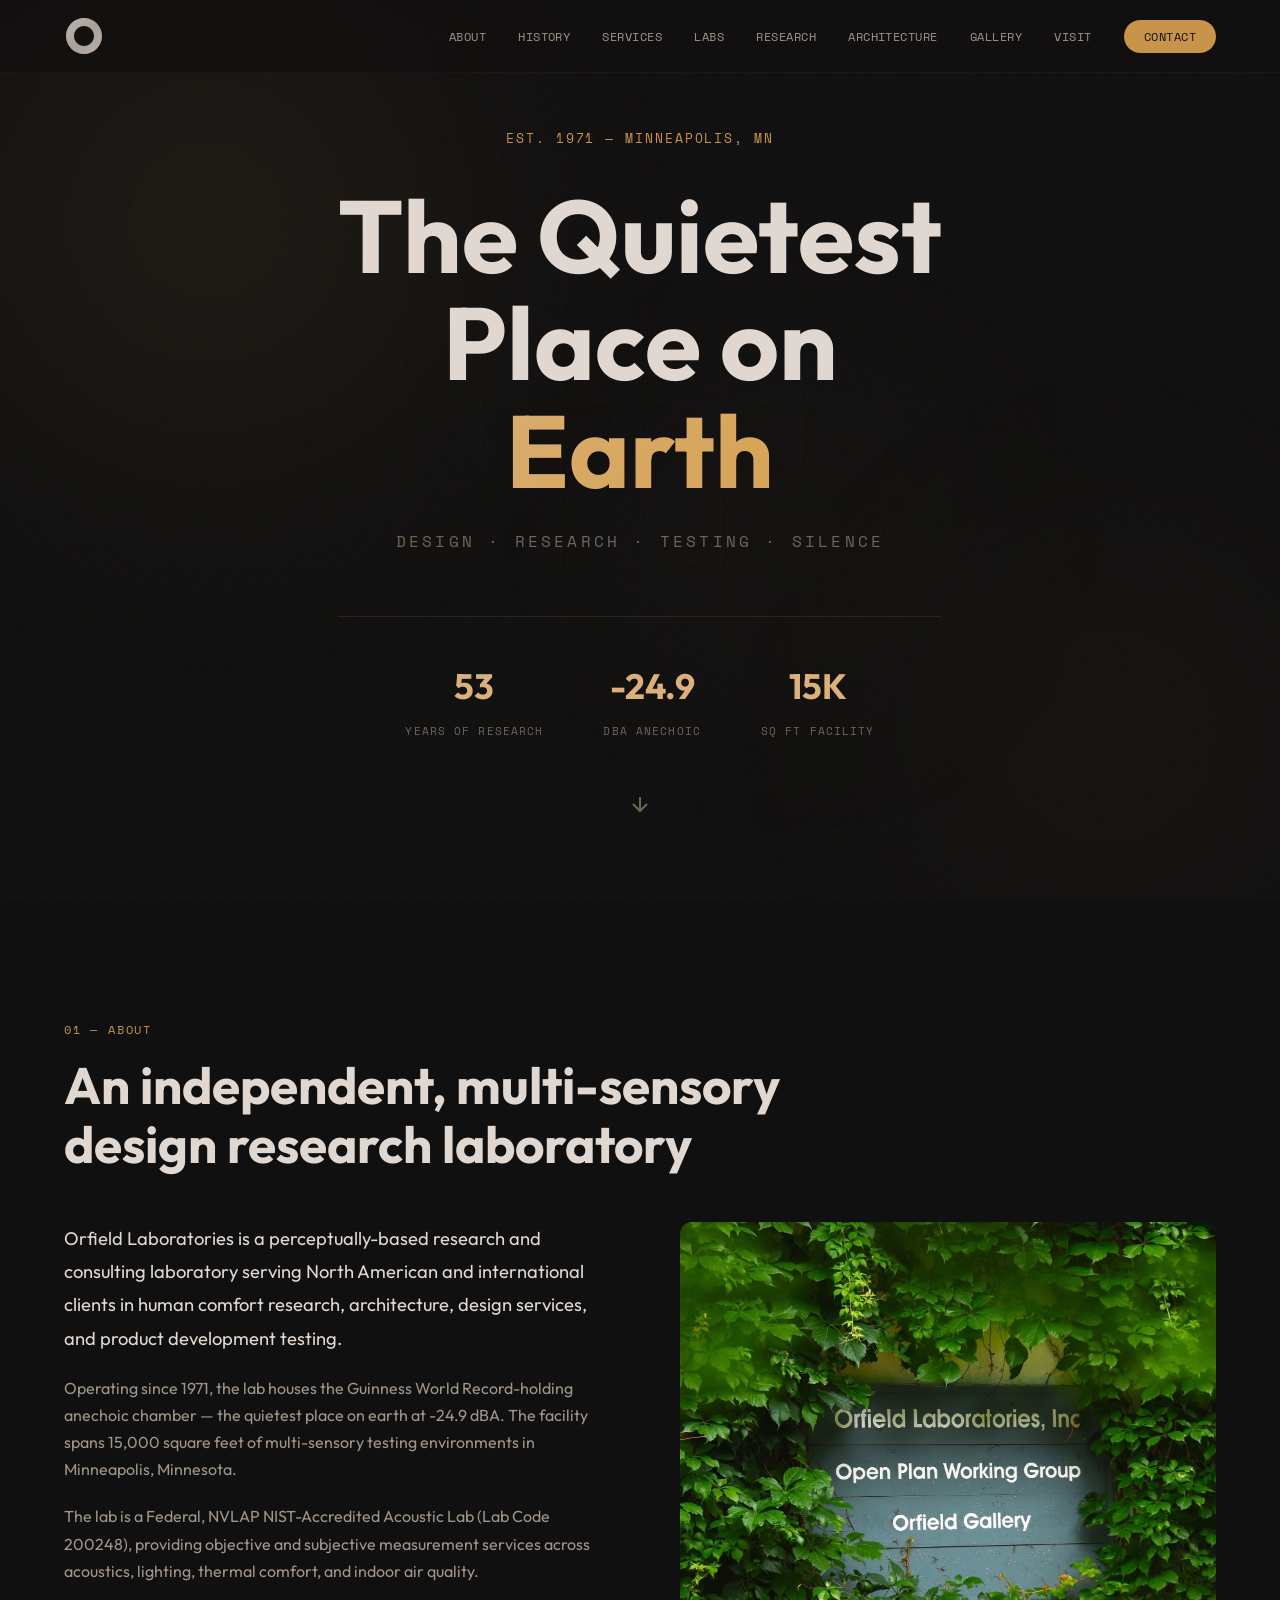
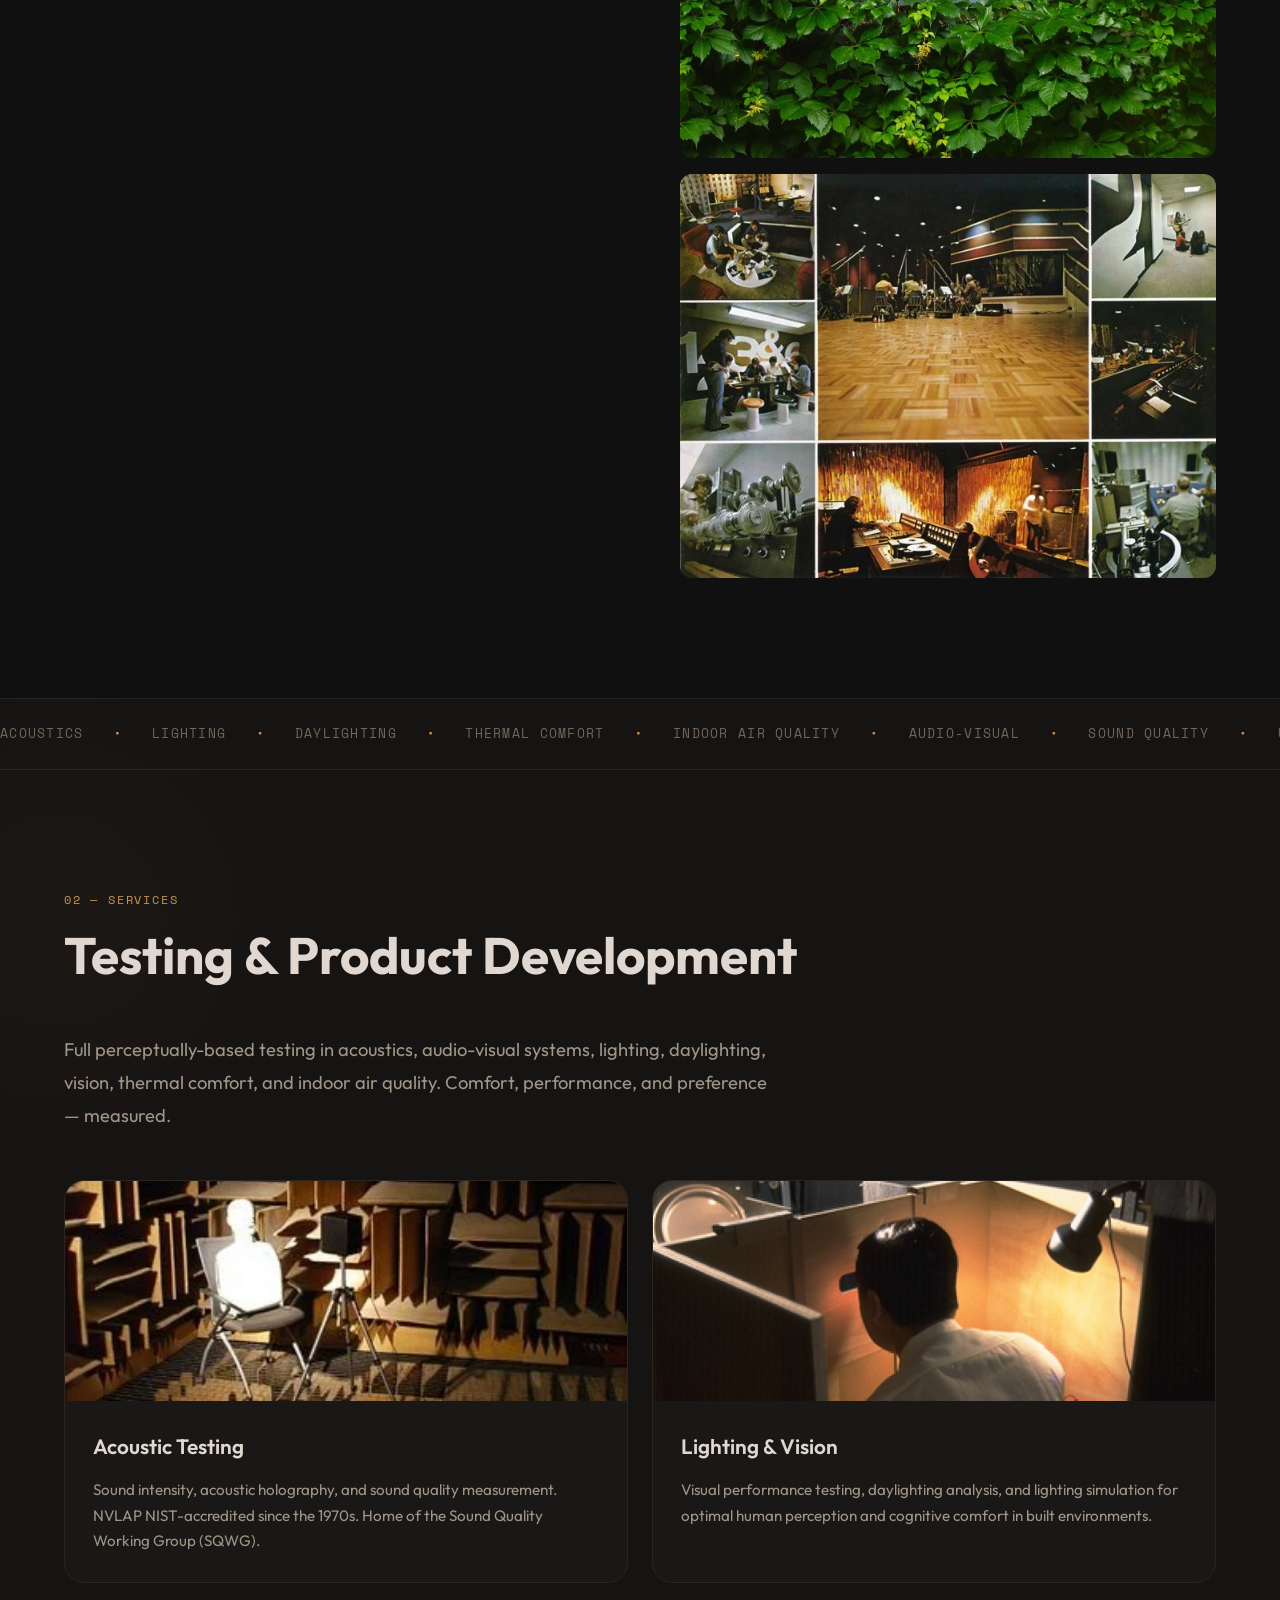
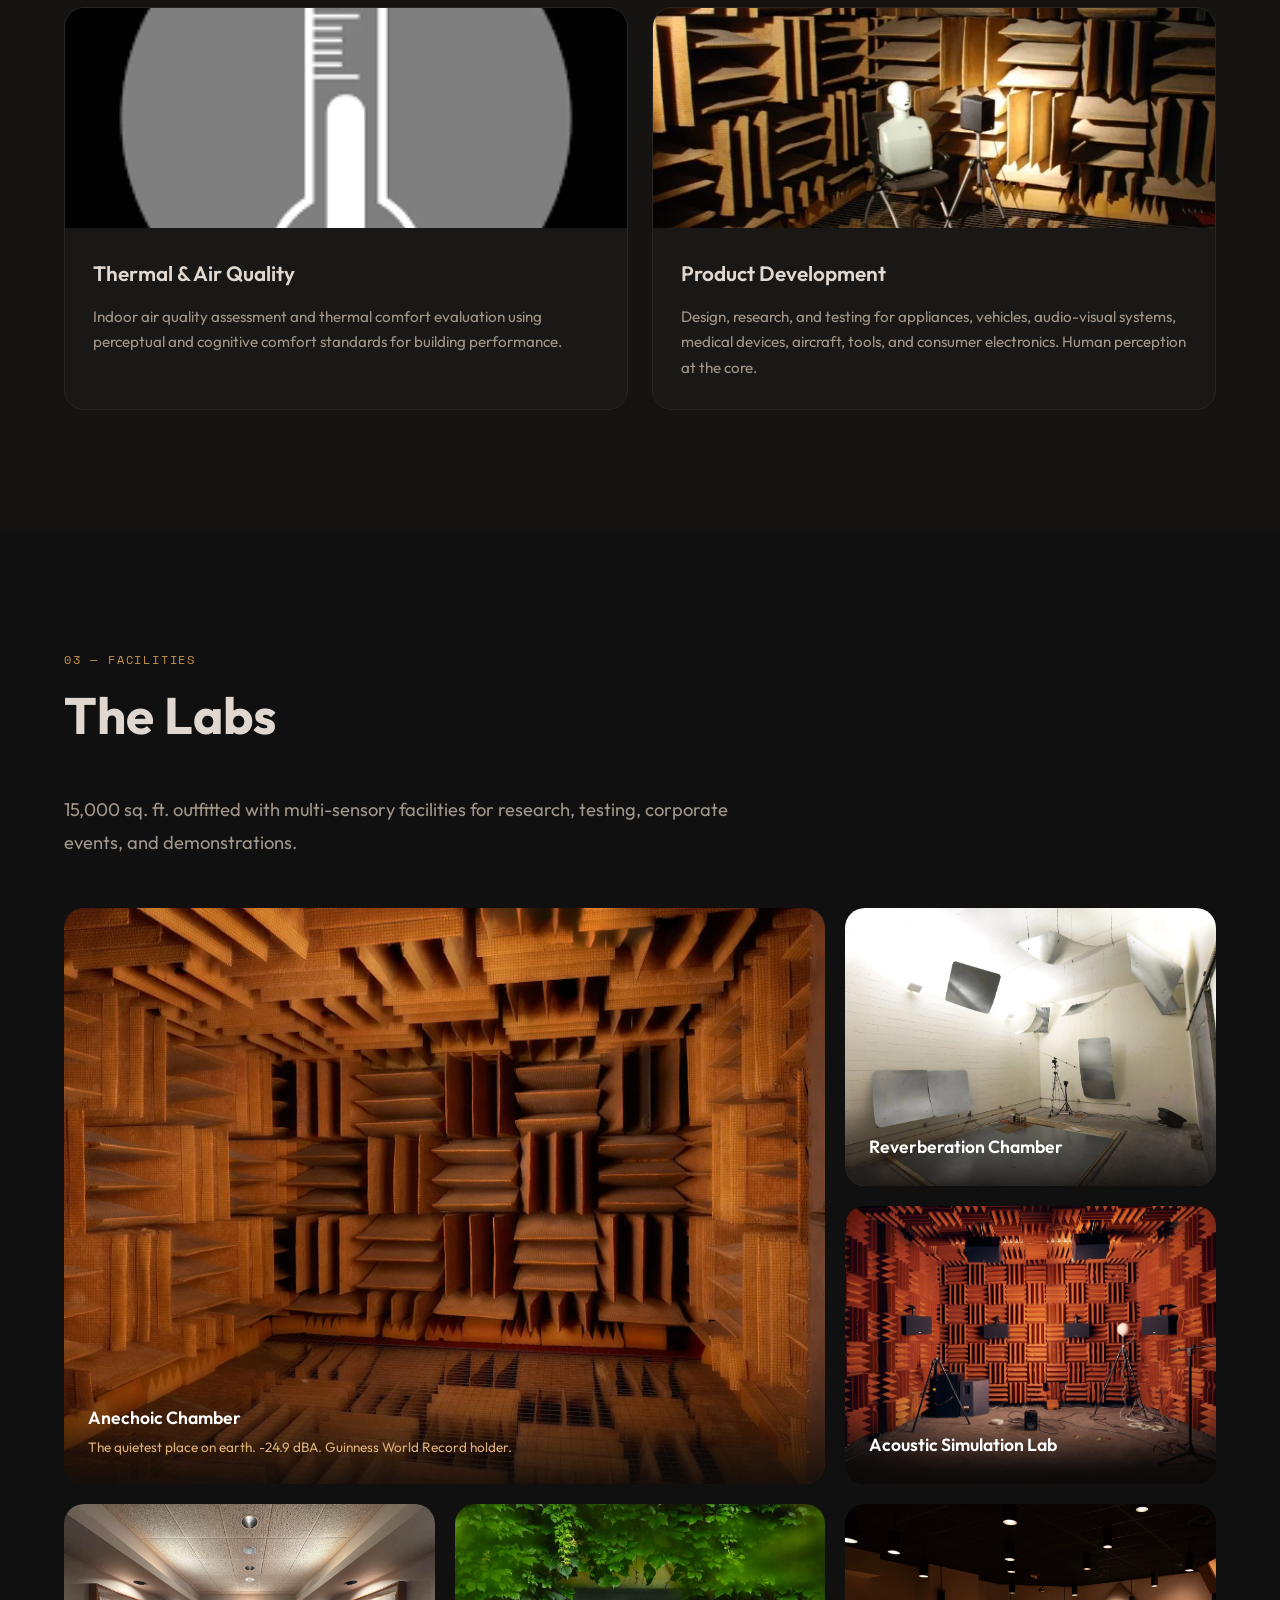
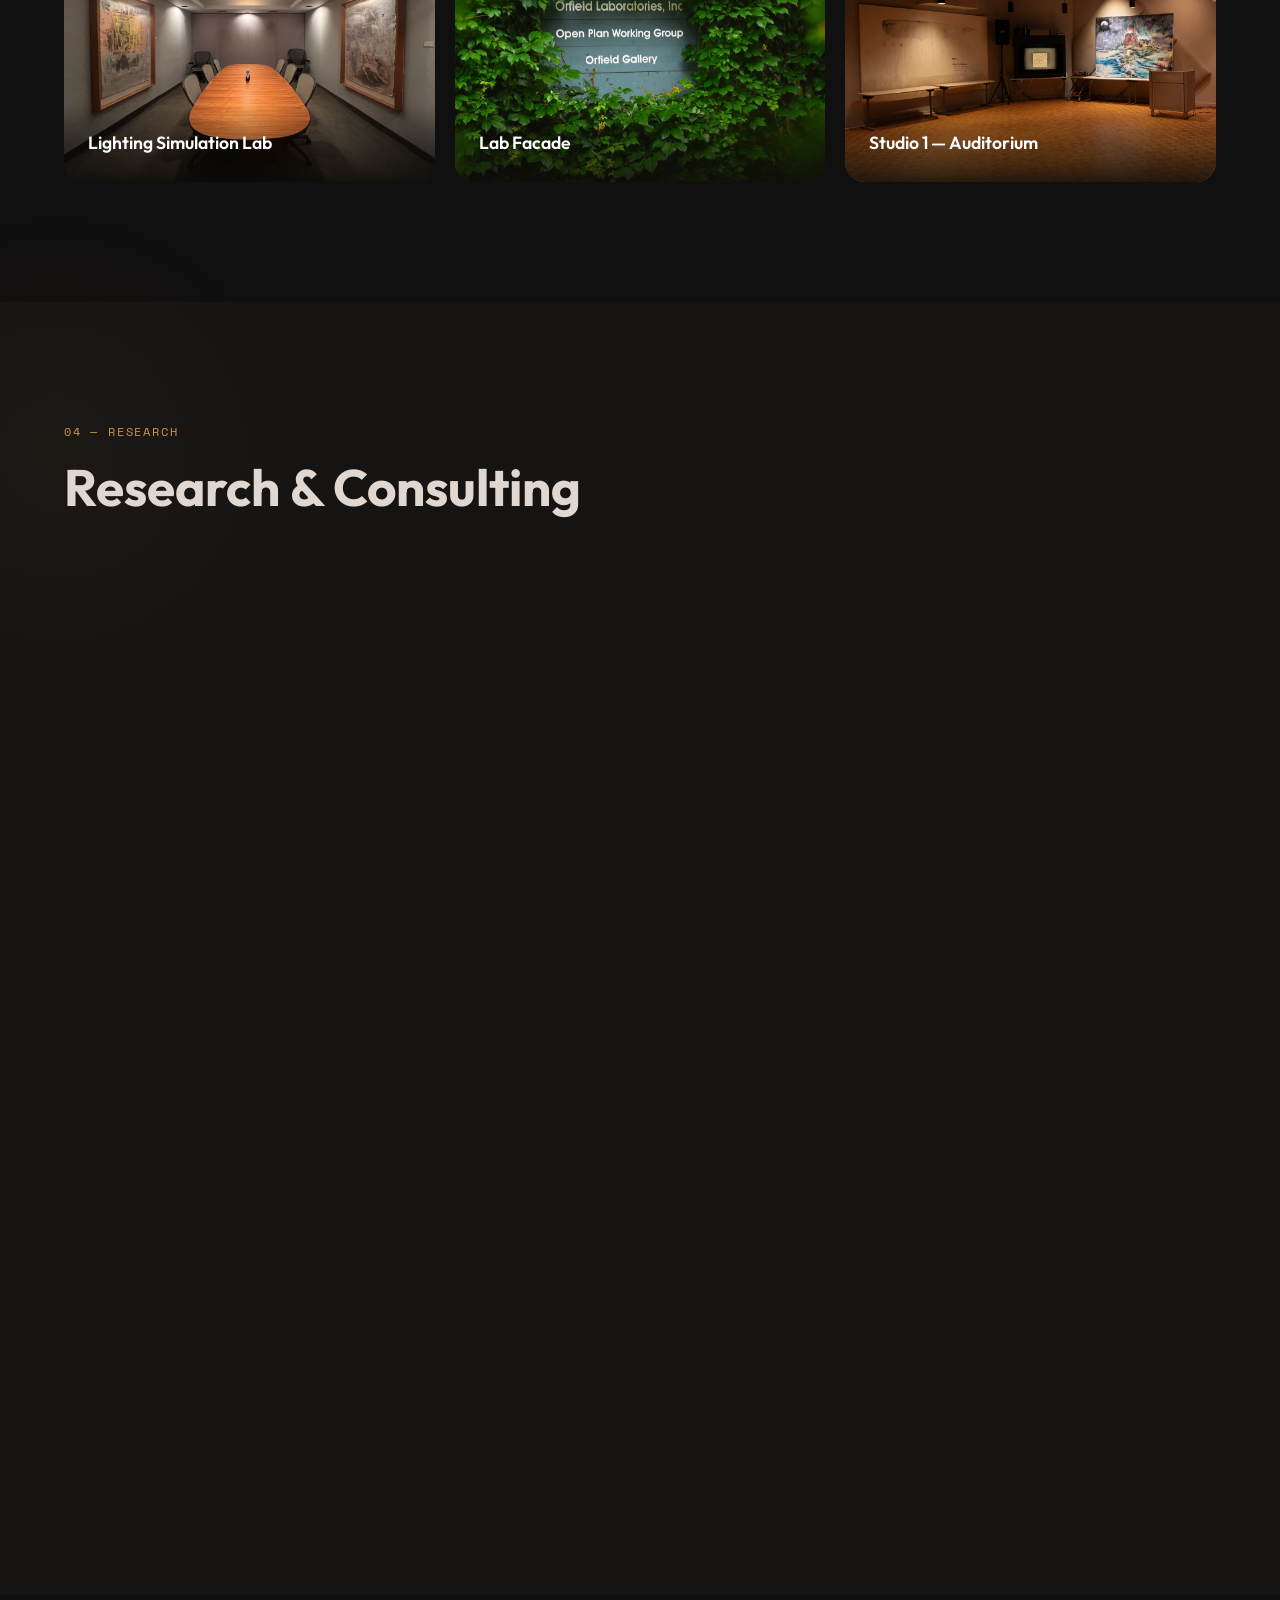
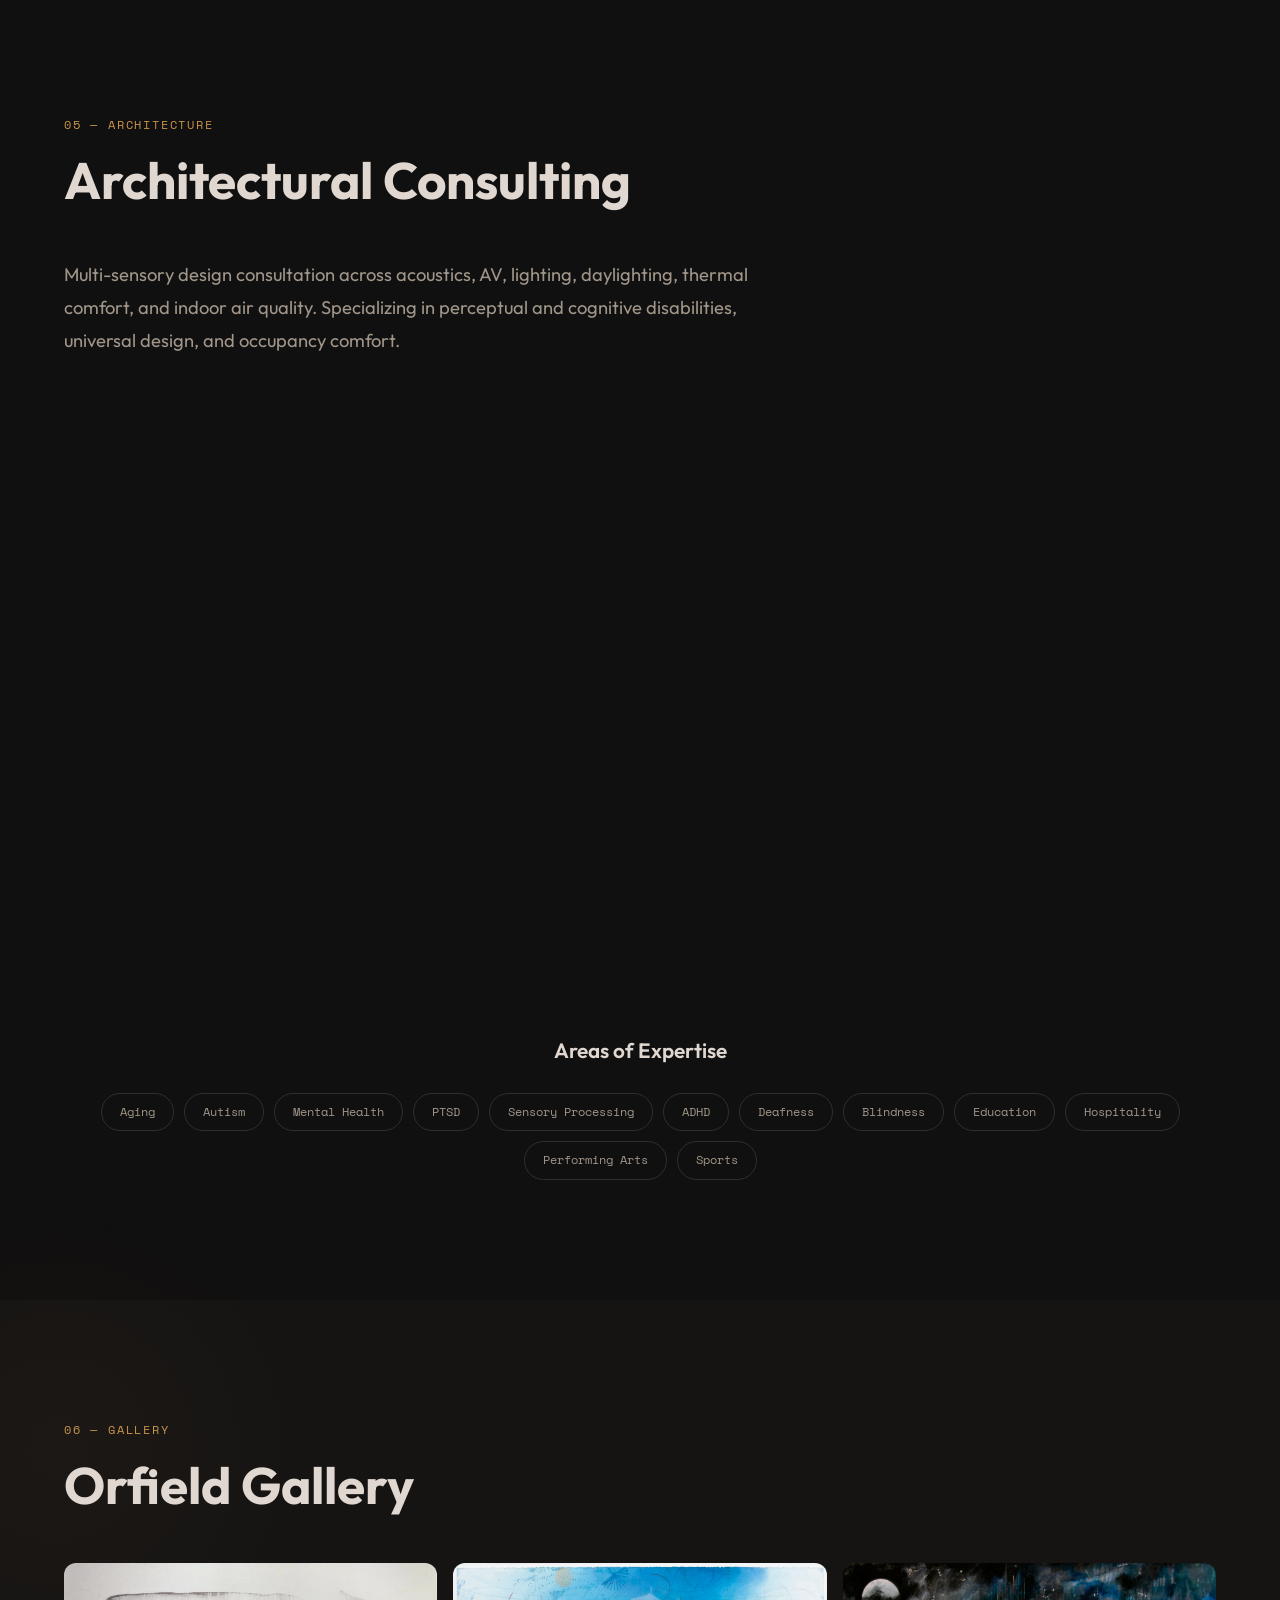
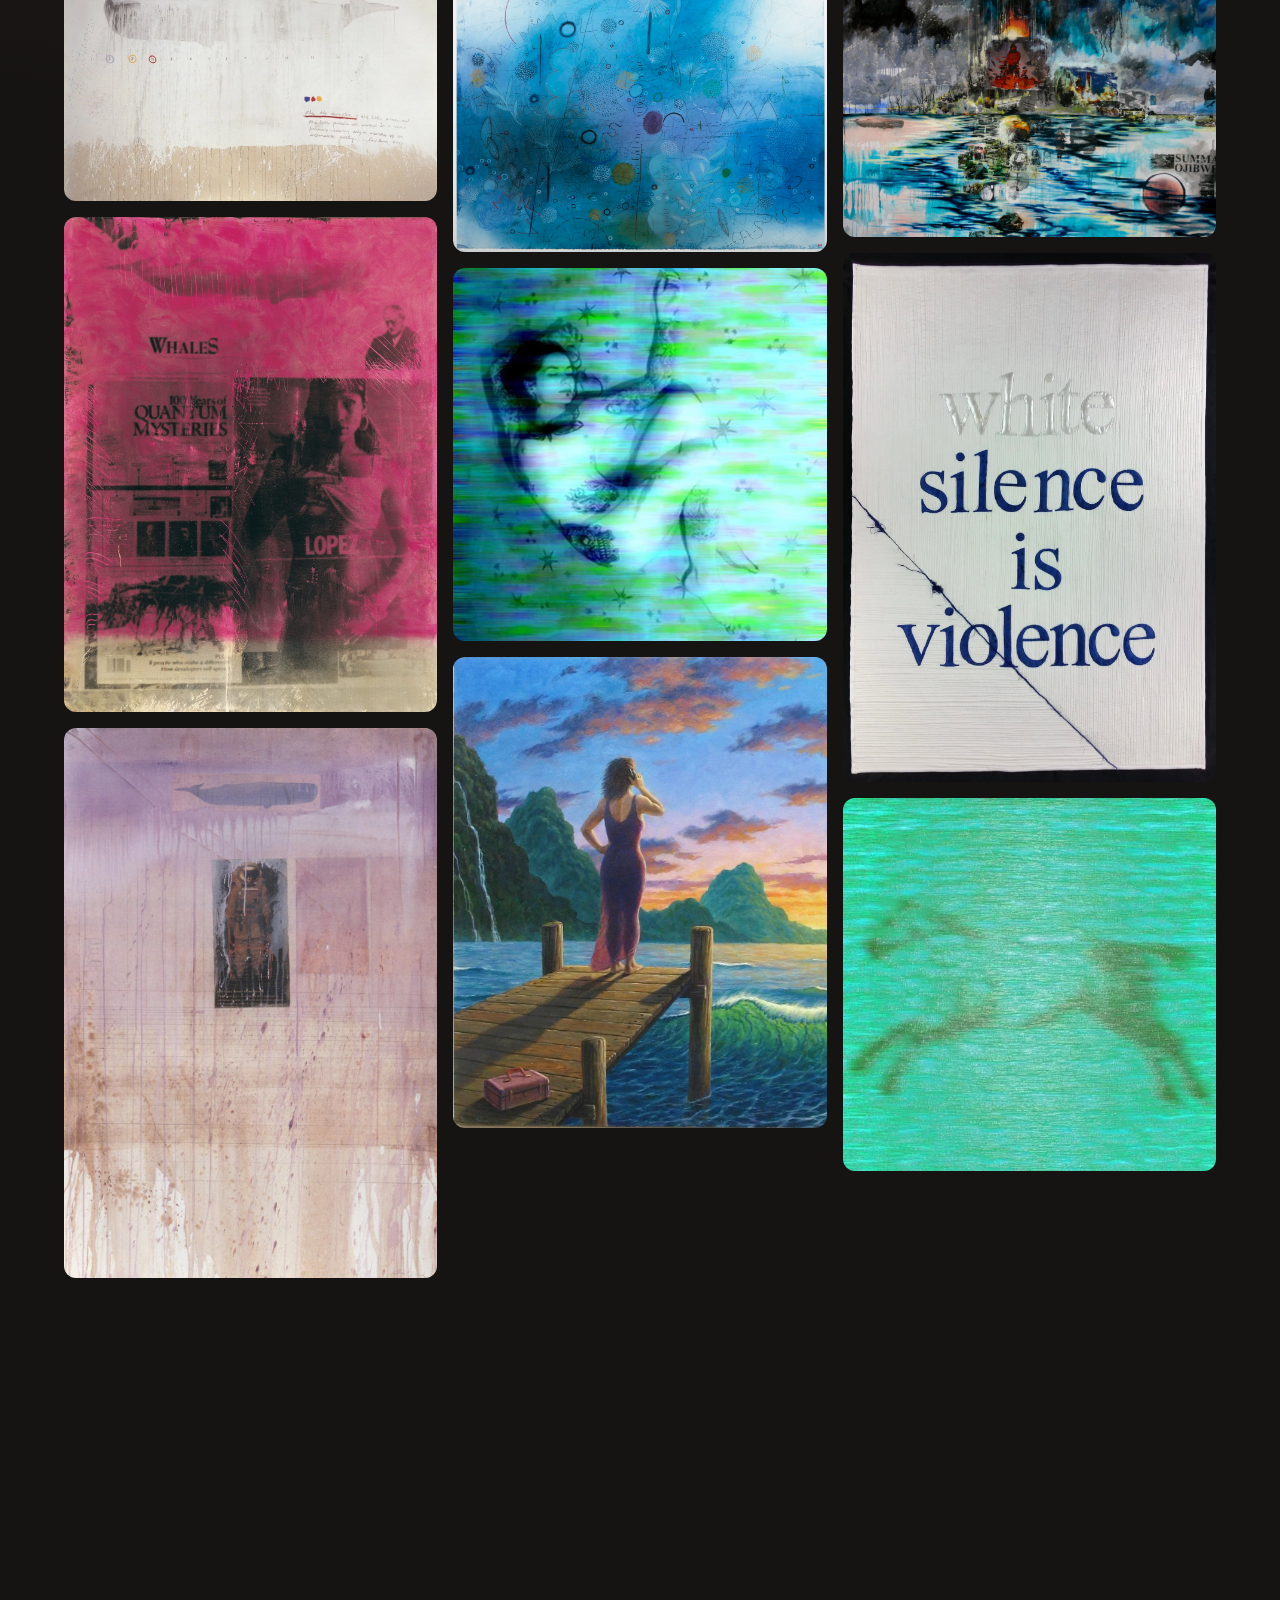
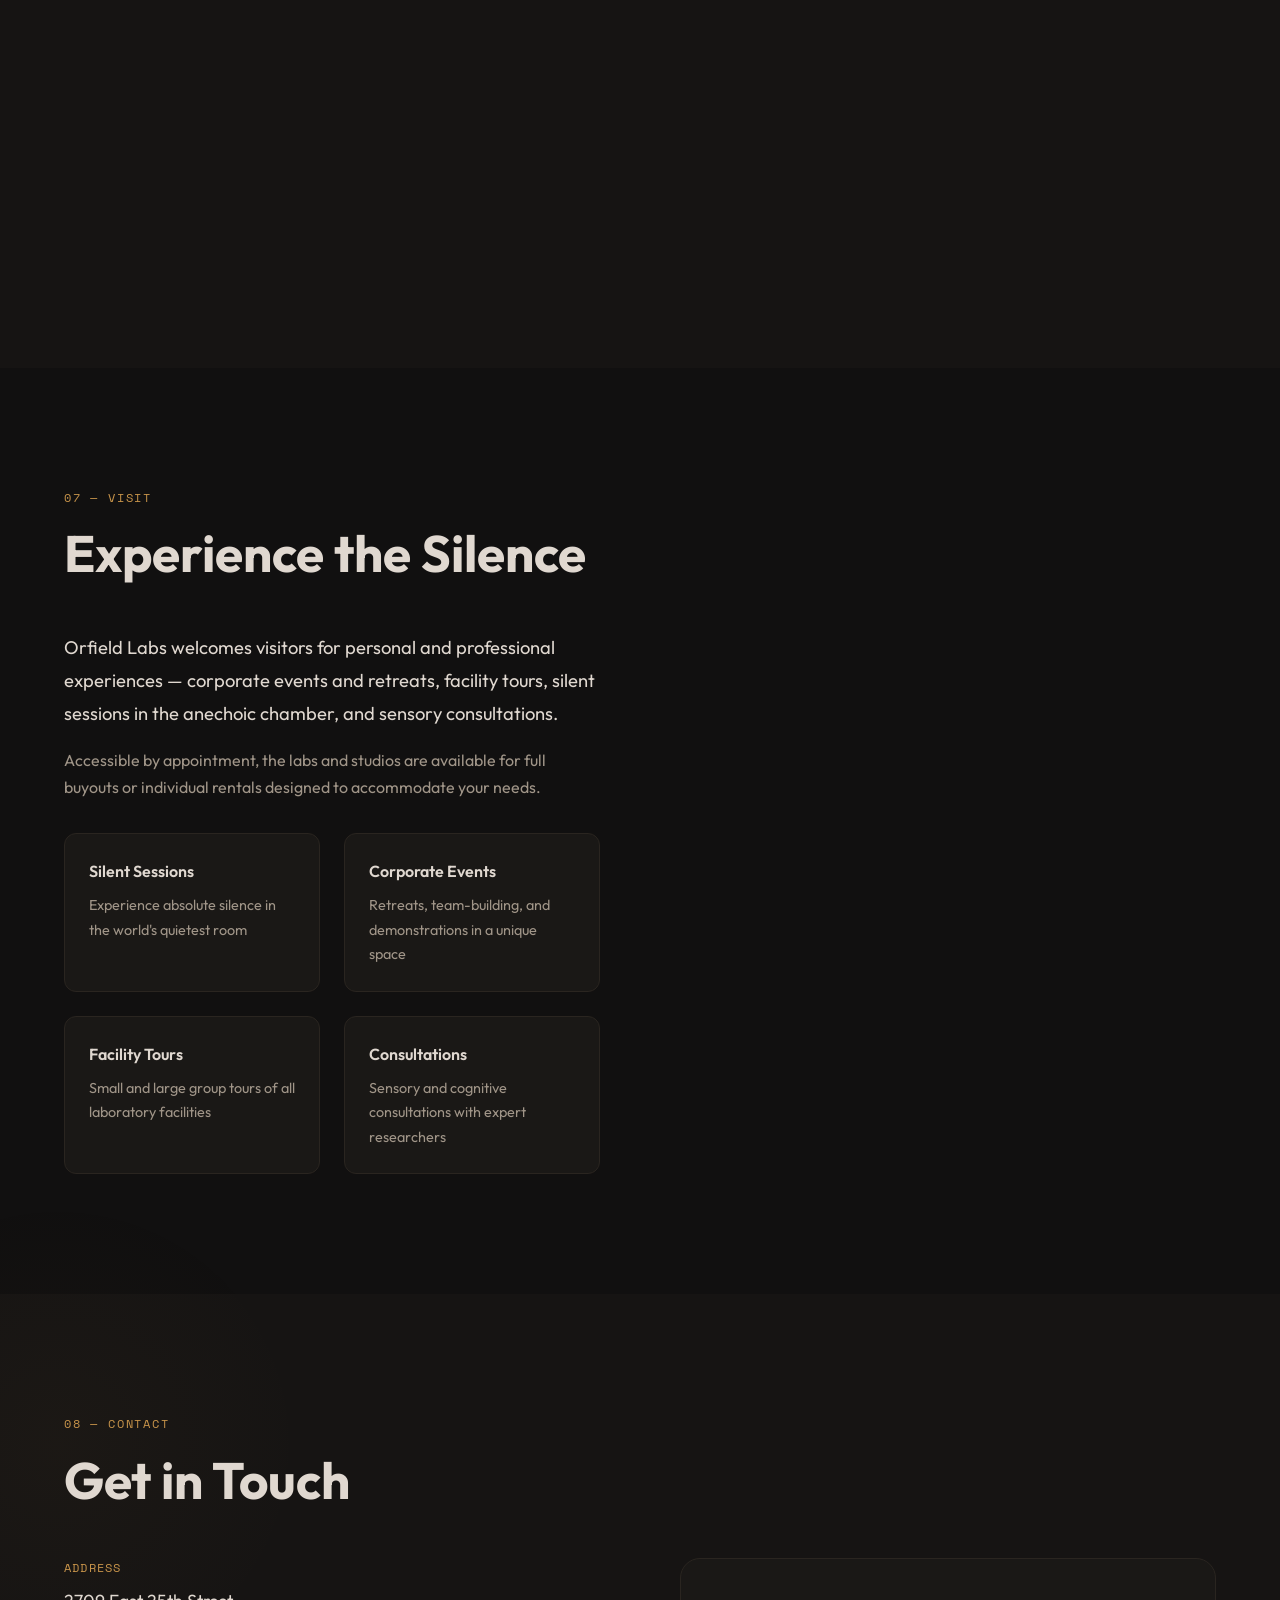
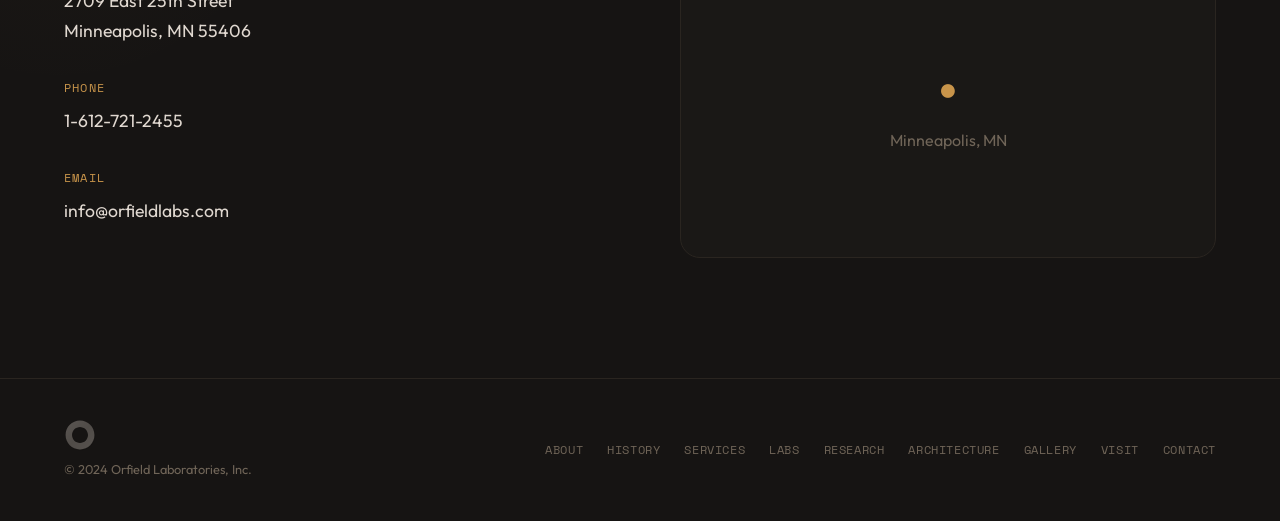
==== index.html @ 80878b3d "Initial site build — Orfield Laboratories redesign Full single-page site + history page with researc" ====
<!DOCTYPE html>
<html lang="en">
<head>
  <meta charset="UTF-8">
  <meta name="viewport" content="width=device-width, initial-scale=1.0">
  <title>Orfield Laboratories — The Quietest Place on Earth</title>
  <meta name="description" content="Independent multi-sensory design research and consulting laboratory. Acoustics, lighting, thermal comfort. Minneapolis, MN. Since 1971.">
  <link rel="preconnect" href="https://fonts.googleapis.com">
  <link rel="preconnect" href="https://fonts.gstatic.com" crossorigin>
  <link href="https://fonts.googleapis.com/css2?family=Outfit:wght@300;400;500;600;700&family=Space+Mono:wght@400;700&display=swap" rel="stylesheet">
  <link rel="stylesheet" href="style.css">
</head>
<body>

  <!-- Ambient floating light orbs -->
  <div class="ambient-orbs" aria-hidden="true">
    <div class="ambient-orb ambient-orb--1"></div>
    <div class="ambient-orb ambient-orb--2"></div>
    <div class="ambient-orb ambient-orb--3"></div>
  </div>

  <!-- Navigation -->
  <nav class="nav" id="nav">
    <div class="nav-inner">
      <a href="#hero" class="nav-logo">
        <img src="images/logo.svg" alt="Orfield Laboratories" class="logo-img">
      </a>
      <button class="nav-toggle" aria-label="Toggle menu" id="navToggle">
        <span></span><span></span><span></span>
      </button>
      <ul class="nav-links" id="navLinks">
        <li><a href="#about">About</a></li>
        <li><a href="history.html">History</a></li>
        <li><a href="#services">Services</a></li>
        <li><a href="#labs">Labs</a></li>
        <li><a href="#research">Research</a></li>
        <li><a href="#architecture">Architecture</a></li>
        <li><a href="#gallery">Gallery</a></li>
        <li><a href="#visit">Visit</a></li>
        <li><a href="#contact" class="nav-cta">Contact</a></li>
      </ul>
    </div>
  </nav>

  <!-- Hero -->
  <header class="hero" id="hero">
    <div class="hero-bg">
      <div class="hero-glow hero-glow--1"></div>
      <div class="hero-glow hero-glow--2"></div>
      <div class="hero-glow hero-glow--3"></div>
      <div class="wave-grid" id="waveGrid"></div>
    </div>
    <div class="hero-content">
      <p class="hero-label">Est. 1971 — Minneapolis, MN</p>
      <h1 class="hero-title">
        <span class="hero-line">The Quietest</span>
        <span class="hero-line">Place on</span>
        <span class="hero-line accent">Earth</span>
      </h1>
      <p class="hero-sub">Design &middot; Research &middot; Testing &middot; Silence</p>
      <div class="hero-stats">
        <div class="stat">
          <span class="stat-value" data-target="53">0</span>
          <span class="stat-label">Years of Research</span>
        </div>
        <div class="stat">
          <span class="stat-value">-24.9</span>
          <span class="stat-label">dBA Anechoic</span>
        </div>
        <div class="stat">
          <span class="stat-value">15K</span>
          <span class="stat-label">Sq Ft Facility</span>
        </div>
      </div>
      <a href="#about" class="hero-arrow" aria-label="Scroll down">
        <svg width="24" height="24" viewBox="0 0 24 24" fill="none" stroke="currentColor" stroke-width="2">
          <path d="M12 5v14M5 12l7 7 7-7"/>
        </svg>
      </a>
    </div>
  </header>

  <!-- About -->
  <section class="section" id="about">
    <div class="container">
      <div class="section-header">
        <span class="section-tag">01 — About</span>
        <h2 class="section-title">An independent, multi-sensory<br>design research laboratory</h2>
      </div>
      <div class="about-grid">
        <div class="about-text">
          <p class="lead">Orfield Laboratories is a perceptually-based research and consulting laboratory serving North American and international clients in human comfort research, architecture, design services, and product development testing.</p>
          <p>Operating since 1971, the lab houses the Guinness World Record-holding anechoic chamber — the quietest place on earth at -24.9 dBA. The facility spans 15,000 square feet of multi-sensory testing environments in Minneapolis, Minnesota.</p>
          <p>The lab is a Federal, NVLAP NIST-Accredited Acoustic Lab (Lab Code 200248), providing objective and subjective measurement services across acoustics, lighting, thermal comfort, and indoor air quality.</p>
        </div>
        <div class="about-images">
          <div class="img-stack">
            <img src="images/about-building.jpg" alt="Orfield Labs building exterior" class="reveal" loading="lazy">
            <img src="images/about-sound80.jpg" alt="Sound 80 Studios, 1973" class="reveal" loading="lazy">
          </div>
        </div>
      </div>
    </div>
  </section>

  <!-- Marquee -->
  <div class="marquee">
    <div class="marquee-track">
      <span>Acoustics</span><span class="dot">●</span>
      <span>Lighting</span><span class="dot">●</span>
      <span>Daylighting</span><span class="dot">●</span>
      <span>Thermal Comfort</span><span class="dot">●</span>
      <span>Indoor Air Quality</span><span class="dot">●</span>
      <span>Audio-Visual</span><span class="dot">●</span>
      <span>Sound Quality</span><span class="dot">●</span>
      <span>Universal Design</span><span class="dot">●</span>
      <span>Acoustics</span><span class="dot">●</span>
      <span>Lighting</span><span class="dot">●</span>
      <span>Daylighting</span><span class="dot">●</span>
      <span>Thermal Comfort</span><span class="dot">●</span>
      <span>Indoor Air Quality</span><span class="dot">●</span>
      <span>Audio-Visual</span><span class="dot">●</span>
      <span>Sound Quality</span><span class="dot">●</span>
      <span>Universal Design</span><span class="dot">●</span>
    </div>
  </div>

  <!-- Services (Testing + Products) -->
  <section class="section section--alt" id="services">
    <div class="container">
      <div class="section-header">
        <span class="section-tag">02 — Services</span>
        <h2 class="section-title">Testing &amp; Product Development</h2>
      </div>
      <p class="section-intro">Full perceptually-based testing in acoustics, audio-visual systems, lighting, daylighting, vision, thermal comfort, and indoor air quality. Comfort, performance, and preference — measured.</p>
      <div class="services-grid">
        <div class="service-card reveal">
          <img src="images/test-acoustic.jpg" alt="Acoustic testing equipment" loading="lazy">
          <div class="service-body">
            <h3>Acoustic Testing</h3>
            <p>Sound intensity, acoustic holography, and sound quality measurement. NVLAP NIST-accredited since the 1970s. Home of the Sound Quality Working Group (SQWG).</p>
          </div>
        </div>
        <div class="service-card reveal">
          <img src="images/test-lighting.png" alt="Lighting testing lab" loading="lazy">
          <div class="service-body">
            <h3>Lighting &amp; Vision</h3>
            <p>Visual performance testing, daylighting analysis, and lighting simulation for optimal human perception and cognitive comfort in built environments.</p>
          </div>
        </div>
        <div class="service-card reveal">
          <img src="images/test-thermal.png" alt="Thermal comfort testing" loading="lazy">
          <div class="service-body">
            <h3>Thermal &amp; Air Quality</h3>
            <p>Indoor air quality assessment and thermal comfort evaluation using perceptual and cognitive comfort standards for building performance.</p>
          </div>
        </div>
        <div class="service-card reveal">
          <img src="images/products-main.jpg" alt="Product development at Orfield Labs" loading="lazy">
          <div class="service-body">
            <h3>Product Development</h3>
            <p>Design, research, and testing for appliances, vehicles, audio-visual systems, medical devices, aircraft, tools, and consumer electronics. Human perception at the core.</p>
          </div>
        </div>
      </div>
    </div>
  </section>

  <!-- Labs -->
  <section class="section" id="labs">
    <div class="container">
      <div class="section-header">
        <span class="section-tag">03 — Facilities</span>
        <h2 class="section-title">The Labs</h2>
      </div>
      <p class="section-intro">15,000 sq. ft. outfitted with multi-sensory facilities for research, testing, corporate events, and demonstrations.</p>
      <div class="labs-grid">
        <div class="lab-card lab-card--featured reveal">
          <img src="images/labs-anechoic.jpg" alt="Anechoic Chamber" loading="lazy">
          <div class="lab-overlay">
            <h3>Anechoic Chamber</h3>
            <p>The quietest place on earth. -24.9 dBA. Guinness World Record holder.</p>
          </div>
        </div>
        <div class="lab-card reveal">
          <img src="images/labs-reverb.jpg" alt="Reverberation Chamber" loading="lazy">
          <div class="lab-overlay">
            <h3>Reverberation Chamber</h3>
          </div>
        </div>
        <div class="lab-card reveal">
          <img src="images/labs-simulation.jpg" alt="Acoustic Simulation Lab" loading="lazy">
          <div class="lab-overlay">
            <h3>Acoustic Simulation Lab</h3>
          </div>
        </div>
        <div class="lab-card reveal">
          <img src="images/labs-lighting.jpg" alt="Lighting Simulation Lab" loading="lazy">
          <div class="lab-overlay">
            <h3>Lighting Simulation Lab</h3>
          </div>
        </div>
        <div class="lab-card reveal">
          <img src="images/labs-facade.jpg" alt="Lab Facade" loading="lazy">
          <div class="lab-overlay">
            <h3>Lab Facade</h3>
          </div>
        </div>
        <div class="lab-card reveal">
          <img src="images/labs-auditorium.jpg" alt="Studio 1 Auditorium" loading="lazy">
          <div class="lab-overlay">
            <h3>Studio 1 — Auditorium</h3>
          </div>
        </div>
      </div>
    </div>
  </section>

  <!-- Research -->
  <section class="section section--alt" id="research">
    <div class="container">
      <div class="section-header">
        <span class="section-tag">04 — Research</span>
        <h2 class="section-title">Research &amp; Consulting</h2>
      </div>
      <div class="research-grid">
        <div class="research-card reveal">
          <div class="research-img">
            <img src="images/research-arch.jpg" alt="Architectural research" loading="lazy">
          </div>
          <div class="research-body">
            <h3>Architecture</h3>
            <p>The only multi-disciplinary building performance consulting practice in the country — acoustics, lighting, daylighting, thermal comfort, indoor air quality, and audio-visual design under one roof.</p>
          </div>
        </div>
        <div class="research-card reveal">
          <div class="research-img">
            <img src="images/research-product.jpg" alt="Product development research" loading="lazy">
          </div>
          <div class="research-body">
            <h3>Product Development</h3>
            <p>Consulting across appliances, vehicles, AV systems, medical devices, and consumer electronics. Founded the Sound Quality Working Group in 1991, hosting over 20 international conferences.</p>
          </div>
        </div>
        <div class="research-card reveal">
          <div class="research-img">
            <img src="images/research-demos.jpg" alt="Demonstrations and events" loading="lazy">
          </div>
          <div class="research-body">
            <h3>Demonstrations</h3>
            <p>Annual training seminars for Fortune 500 companies. Live demonstrations of acoustical phenomena, sound quality assessment, and perceptual research methodologies.</p>
          </div>
        </div>
      </div>
    </div>
  </section>

  <!-- Architecture -->
  <section class="section" id="architecture">
    <div class="container">
      <div class="section-header">
        <span class="section-tag">05 — Architecture</span>
        <h2 class="section-title">Architectural Consulting</h2>
      </div>
      <p class="section-intro">Multi-sensory design consultation across acoustics, AV, lighting, daylighting, thermal comfort, and indoor air quality. Specializing in perceptual and cognitive disabilities, universal design, and occupancy comfort.</p>
      <div class="arch-grid">
        <div class="arch-card reveal">
          <img src="images/arch-office.jpg" alt="Office and corporate architecture" loading="lazy">
          <span class="arch-label">Office / Corporate</span>
        </div>
        <div class="arch-card reveal">
          <img src="images/arch-healthcare.jpg" alt="Healthcare architecture" loading="lazy">
          <span class="arch-label">Healthcare</span>
        </div>
        <div class="arch-card reveal">
          <img src="images/arch-disabilities.jpg" alt="Universal design for invisible disabilities" loading="lazy">
          <span class="arch-label">Universal Design</span>
        </div>
        <div class="arch-card reveal">
          <img src="images/arch-spiritual.jpg" alt="Spiritual architecture" loading="lazy">
          <span class="arch-label">Spiritual</span>
        </div>
        <div class="arch-card reveal">
          <img src="images/arch-government.jpg" alt="Government architecture" loading="lazy">
          <span class="arch-label">Government</span>
        </div>
        <div class="arch-card reveal">
          <img src="images/arch-arts.jpg" alt="Arts and culture architecture" loading="lazy">
          <span class="arch-label">Arts &amp; Culture</span>
        </div>
        <div class="arch-card reveal">
          <img src="images/arch-landscape.jpg" alt="Therapeutic landscape" loading="lazy">
          <span class="arch-label">Therapeutic Landscape</span>
        </div>
        <div class="arch-card reveal">
          <img src="images/arch-homes.jpg" alt="Residential architecture" loading="lazy">
          <span class="arch-label">Residential</span>
        </div>
      </div>
      <div class="arch-specialties">
        <h3>Areas of Expertise</h3>
        <div class="specialty-tags">
          <span>Aging</span><span>Autism</span><span>Mental Health</span><span>PTSD</span>
          <span>Sensory Processing</span><span>ADHD</span><span>Deafness</span><span>Blindness</span>
          <span>Education</span><span>Hospitality</span><span>Performing Arts</span><span>Sports</span>
        </div>
      </div>
    </div>
  </section>

  <!-- Art Gallery -->
  <section class="section section--alt" id="gallery">
    <div class="container">
      <div class="section-header">
        <span class="section-tag">06 — Gallery</span>
        <h2 class="section-title">Orfield Gallery</h2>
      </div>
      <div class="gallery-masonry">
        <div class="gallery-item reveal">
          <img src="images/art-beam-dissolve.jpeg" alt="Carl Beam — Big Dissolve, 2001" loading="lazy">
          <div class="gallery-caption">Carl Beam — Big Dissolve, 2001</div>
        </div>
        <div class="gallery-item reveal">
          <img src="images/art-beam-mystery.jpg" alt="Carl Beam — Mystery, 2002" loading="lazy">
          <div class="gallery-caption">Carl Beam — Mystery, 2002</div>
        </div>
        <div class="gallery-item reveal">
          <img src="images/art-beam-space.jpeg" alt="Carl Beam — Whose Space is It?, 2001" loading="lazy">
          <div class="gallery-caption">Carl Beam — Whose Space is It?, 2001</div>
        </div>
        <div class="gallery-item reveal">
          <img src="images/art-beam-imagine.jpeg" alt="Carl Beam — Imagine, 2002" loading="lazy">
          <div class="gallery-caption">Carl Beam — Imagine, 2002</div>
        </div>
        <div class="gallery-item reveal">
          <img src="images/art-whitehorse.jpg" alt="Emmi Whitehorse" loading="lazy">
          <div class="gallery-caption">Emmi Whitehorse</div>
        </div>
        <div class="gallery-item reveal">
          <img src="images/art-donovan-1.jpg" alt="Simon Donovan" loading="lazy">
          <div class="gallery-caption">Simon Donovan</div>
        </div>
        <div class="gallery-item reveal">
          <img src="images/art-shelton-sea.jpg" alt="Doug Shelton — The Sea Was Calling" loading="lazy">
          <div class="gallery-caption">Doug Shelton — The Sea Was Calling</div>
        </div>
        <div class="gallery-item reveal">
          <img src="images/art-shelton-smoke.jpg" alt="Doug Shelton — Smoke Dreams" loading="lazy">
          <div class="gallery-caption">Doug Shelton — Smoke Dreams</div>
        </div>
        <div class="gallery-item reveal">
          <img src="images/art-beam-delta.png" alt="Anong Beam — Delta" loading="lazy">
          <div class="gallery-caption">Anong Beam — Delta</div>
        </div>
        <div class="gallery-item reveal">
          <img src="images/art-silence-violence.jpg" alt="Silence is Violence" loading="lazy">
          <div class="gallery-caption">Silence is Violence</div>
        </div>
        <div class="gallery-item reveal">
          <img src="images/art-donovan-2.jpg" alt="Simon Donovan" loading="lazy">
          <div class="gallery-caption">Simon Donovan</div>
        </div>
        <div class="gallery-item reveal">
          <img src="images/art-gallery-1.jpg" alt="Gallery installation view" loading="lazy">
          <div class="gallery-caption">Gallery Installation</div>
        </div>
      </div>
    </div>
  </section>

  <!-- Visit -->
  <section class="section" id="visit">
    <div class="container">
      <div class="section-header">
        <span class="section-tag">07 — Visit</span>
        <h2 class="section-title">Experience the Silence</h2>
      </div>
      <div class="visit-grid">
        <div class="visit-content">
          <p class="lead">Orfield Labs welcomes visitors for personal and professional experiences — corporate events and retreats, facility tours, silent sessions in the anechoic chamber, and sensory consultations.</p>
          <p>Accessible by appointment, the labs and studios are available for full buyouts or individual rentals designed to accommodate your needs.</p>
          <div class="visit-offerings">
            <div class="offering">
              <h4>Silent Sessions</h4>
              <p>Experience absolute silence in the world's quietest room</p>
            </div>
            <div class="offering">
              <h4>Corporate Events</h4>
              <p>Retreats, team-building, and demonstrations in a unique space</p>
            </div>
            <div class="offering">
              <h4>Facility Tours</h4>
              <p>Small and large group tours of all laboratory facilities</p>
            </div>
            <div class="offering">
              <h4>Consultations</h4>
              <p>Sensory and cognitive consultations with expert researchers</p>
            </div>
          </div>
        </div>
        <div class="visit-image">
          <img src="images/about-anechoic.jpg" alt="Inside the anechoic chamber" class="reveal" loading="lazy">
        </div>
      </div>
    </div>
  </section>

  <!-- Contact -->
  <section class="section section--alt" id="contact">
    <div class="container">
      <div class="section-header">
        <span class="section-tag">08 — Contact</span>
        <h2 class="section-title">Get in Touch</h2>
      </div>
      <div class="contact-grid">
        <div class="contact-info">
          <div class="contact-block">
            <h4>Address</h4>
            <p>2709 East 25th Street<br>Minneapolis, MN 55406</p>
          </div>
          <div class="contact-block">
            <h4>Phone</h4>
            <p><a href="tel:+16127212455">1-612-721-2455</a></p>
          </div>
          <div class="contact-block">
            <h4>Email</h4>
            <p><a href="mailto:info@orfieldlabs.com">info@orfieldlabs.com</a></p>
          </div>
        </div>
        <div class="contact-map">
          <div class="map-placeholder">
            <span class="map-pin">&#9679;</span>
            <span>Minneapolis, MN</span>
          </div>
        </div>
      </div>
    </div>
  </section>

  <!-- Footer -->
  <footer class="footer">
    <div class="container footer-inner">
      <div class="footer-brand">
        <img src="images/logo.svg" alt="Orfield Laboratories" class="footer-logo">
        <p>&copy; 2024 Orfield Laboratories, Inc.</p>
      </div>
      <div class="footer-links">
        <a href="#about">About</a>
        <a href="history.html">History</a>
        <a href="#services">Services</a>
        <a href="#labs">Labs</a>
        <a href="#research">Research</a>
        <a href="#architecture">Architecture</a>
        <a href="#gallery">Gallery</a>
        <a href="#visit">Visit</a>
        <a href="#contact">Contact</a>
      </div>
    </div>
  </footer>

  <script src="script.js"></script>
</body>
</html>
---- style.css ----
/* ============================================
   Orfield Laboratories — Unified Warm Dark
   ============================================ */

:root {
  --bg: #111010;
  --bg-alt: #161413;
  --bg-card: #1a1816;
  --bg-elevated: #201d1a;
  --text: #e0d8d0;
  --text-light: #a09588;
  --text-muted: #706558;
  --accent: #c8944a;
  --accent-light: #dbb07a;
  --accent-glow: rgba(200, 148, 74, 0.1);
  --accent-glow-strong: rgba(200, 148, 74, 0.2);
  --amber: #d4a04a;
  --amber-soft: rgba(212, 160, 74, 0.04);
  --border: #2a2520;
  --border-light: #332e28;
  --radius: 12px;
  --radius-lg: 20px;
  --font-display: 'Outfit', sans-serif;
  --font-body: 'Outfit', sans-serif;
  --font-mono: 'Space Mono', monospace;
  --max-w: 1200px;
  --nav-h: 72px;
  --transition: 0.3s cubic-bezier(0.4, 0, 0.2, 1);
}

/* Reset */
*, *::before, *::after { box-sizing: border-box; margin: 0; padding: 0; }
html { scroll-behavior: smooth; -webkit-font-smoothing: antialiased; }
body {
  font-family: var(--font-body); color: var(--text);
  background: var(--bg); line-height: 1.7; overflow-x: hidden;
}
img { display: block; max-width: 100%; height: auto; }
a { color: inherit; text-decoration: none; }
ul { list-style: none; }

.container { max-width: var(--max-w); margin: 0 auto; padding: 0 24px; }

/* ============================================
   Ambient Orbs (global floating warmth)
   ============================================ */
.ambient-orbs {
  position: fixed; inset: 0; z-index: 0; pointer-events: none;
  overflow: hidden;
}
.ambient-orb {
  position: absolute; border-radius: 50%;
  filter: blur(100px); opacity: 0;
  animation: orb-drift linear infinite;
}
.ambient-orb--1 {
  width: 600px; height: 600px;
  background: radial-gradient(circle, rgba(212,160,74,0.07), transparent 70%);
  top: 5%; left: -8%;
  opacity: 1;
  animation-duration: 28s;
}
.ambient-orb--2 {
  width: 500px; height: 500px;
  background: radial-gradient(circle, rgba(180,120,50,0.05), transparent 70%);
  top: 45%; right: -12%;
  opacity: 1;
  animation-duration: 34s;
  animation-delay: -10s;
}
.ambient-orb--3 {
  width: 700px; height: 700px;
  background: radial-gradient(circle, rgba(160,110,40,0.04), transparent 70%);
  bottom: -15%; left: 25%;
  opacity: 1;
  animation-duration: 40s;
  animation-delay: -18s;
}
@keyframes orb-drift {
  0% { transform: translate(0, 0) scale(1); }
  25% { transform: translate(50px, -40px) scale(1.06); }
  50% { transform: translate(-30px, 30px) scale(0.94); }
  75% { transform: translate(40px, 50px) scale(1.03); }
  100% { transform: translate(0, 0) scale(1); }
}

/* ============================================
   Navigation
   ============================================ */
.nav {
  position: fixed; top: 0; left: 0; right: 0; z-index: 1000;
  background: rgba(17, 16, 16, 0.6);
  backdrop-filter: blur(24px) saturate(1.2);
  -webkit-backdrop-filter: blur(24px) saturate(1.2);
  border-bottom: 1px solid rgba(42,37,32,0.4);
  transition: var(--transition);
}
.nav.scrolled {
  background: rgba(17, 16, 16, 0.85);
  box-shadow: 0 2px 30px rgba(0,0,0,0.3);
}
.nav-inner {
  max-width: var(--max-w); margin: 0 auto; padding: 0 24px;
  display: flex; align-items: center; justify-content: space-between;
  height: var(--nav-h);
}
.logo-img { height: 40px; width: auto; }
.nav-links { display: flex; gap: 32px; align-items: center; }
.nav-links a {
  font-family: var(--font-mono); font-size: 0.75rem; font-weight: 400;
  letter-spacing: 0.04em; color: var(--text-light);
  transition: color var(--transition);
  text-transform: uppercase;
}
.nav-links a:hover { color: var(--accent-light); }
.nav-cta {
  background: var(--accent) !important; color: var(--bg) !important;
  padding: 8px 20px; border-radius: 100px; font-weight: 500;
}
.nav-cta:hover { background: var(--accent-light) !important; }
.nav-toggle { display: none; background: none; border: none; cursor: pointer; padding: 8px; }
.nav-toggle span {
  display: block; width: 24px; height: 2px; background: var(--text);
  margin: 5px 0; transition: var(--transition);
}

/* ============================================
   Hero
   ============================================ */
.hero {
  position: relative; min-height: 100vh; display: flex;
  align-items: center; justify-content: center;
  background: var(--bg); overflow: hidden;
}
.hero-bg { position: absolute; inset: 0; }

.hero-glow {
  position: absolute; border-radius: 50%; filter: blur(120px);
  animation: hero-breathe ease-in-out infinite;
}
.hero-glow--1 {
  width: 800px; height: 800px;
  background: radial-gradient(circle, rgba(212,160,74,0.1), transparent 60%);
  top: -20%; left: -15%;
  animation-duration: 14s;
}
.hero-glow--2 {
  width: 600px; height: 600px;
  background: radial-gradient(circle, rgba(180,120,50,0.07), transparent 60%);
  bottom: -15%; right: -10%;
  animation-duration: 18s;
  animation-delay: -5s;
}
.hero-glow--3 {
  width: 450px; height: 450px;
  background: radial-gradient(circle, rgba(200,148,74,0.06), transparent 60%);
  top: 35%; left: 45%;
  animation-duration: 22s;
  animation-delay: -12s;
}
@keyframes hero-breathe {
  0%, 100% { transform: scale(1); opacity: 1; }
  50% { transform: scale(1.12); opacity: 0.65; }
}

.hero-bg::after {
  content: ''; position: absolute; inset: 0;
  background-image: url("data:image/svg+xml,%3Csvg viewBox='0 0 256 256' xmlns='http://www.w3.org/2000/svg'%3E%3Cfilter id='n'%3E%3CfeTurbulence type='fractalNoise' baseFrequency='0.9' numOctaves='4' stitchTiles='stitch'/%3E%3C/filter%3E%3Crect width='100%25' height='100%25' filter='url(%23n)' opacity='0.03'/%3E%3C/svg%3E");
  opacity: 0.5;
}

.wave-grid {
  position: absolute; inset: 0;
  background-image:
    linear-gradient(rgba(200,148,74,0.025) 1px, transparent 1px),
    linear-gradient(90deg, rgba(200,148,74,0.025) 1px, transparent 1px);
  background-size: 80px 80px;
  mask-image: radial-gradient(ellipse at center, black 15%, transparent 60%);
  -webkit-mask-image: radial-gradient(ellipse at center, black 15%, transparent 60%);
}

.hero-content {
  position: relative; z-index: 1; text-align: center;
  padding: calc(var(--nav-h) + 40px) 24px 60px;
}
.hero-label {
  font-family: var(--font-mono); font-size: 0.8rem; font-weight: 400;
  color: var(--accent); letter-spacing: 0.15em; text-transform: uppercase;
  margin-bottom: 32px;
}
.hero-title {
  font-family: var(--font-display); font-size: clamp(3rem, 8vw, 7rem);
  font-weight: 700; line-height: 1.05; color: var(--text);
  margin-bottom: 24px;
}
.hero-line { display: block; }
.hero-line.accent {
  background: linear-gradient(135deg, var(--accent-light), var(--amber));
  -webkit-background-clip: text; -webkit-text-fill-color: transparent;
  background-clip: text;
}
.hero-sub {
  font-family: var(--font-mono); font-size: 1rem; color: var(--text-muted);
  letter-spacing: 0.2em; text-transform: uppercase; margin-bottom: 60px;
}
.hero-stats {
  display: flex; gap: 60px; justify-content: center;
  border-top: 1px solid var(--border); padding-top: 40px;
}
.stat { text-align: center; }
.stat-value {
  display: block; font-family: var(--font-display);
  font-size: 2.2rem; font-weight: 700; color: var(--accent-light);
}
.stat-label {
  font-family: var(--font-mono); font-size: 0.7rem; color: var(--text-muted);
  text-transform: uppercase; letter-spacing: 0.1em; margin-top: 4px;
}
.hero-arrow {
  display: inline-block; margin-top: 48px; color: var(--text-muted);
  animation: float 3s ease-in-out infinite;
}
@keyframes float {
  0%, 100% { transform: translateY(0); }
  50% { transform: translateY(8px); }
}

/* ============================================
   Sections — all unified dark
   ============================================ */
.section { padding: 120px 0; position: relative; z-index: 1; background: transparent; }
.section--alt { background: var(--bg-alt); }
.section-header { margin-bottom: 48px; }
.section-tag {
  font-family: var(--font-mono); font-size: 0.75rem; font-weight: 400;
  color: var(--accent); letter-spacing: 0.15em; text-transform: uppercase;
  display: block; margin-bottom: 16px;
}
.section-title {
  font-family: var(--font-display); font-size: clamp(2rem, 4vw, 3.2rem);
  font-weight: 700; line-height: 1.15;
}
.section-intro {
  font-size: 1.15rem; color: var(--text-light); max-width: 720px;
  margin-bottom: 48px; line-height: 1.8;
}

/* Warm light spill on alternating sections */
.section--alt::before {
  content: ''; position: absolute; top: -100px; left: -15%; width: 500px; height: 500px;
  background: radial-gradient(circle, rgba(200,148,74,0.03), transparent 70%);
  border-radius: 50%; pointer-events: none; z-index: -1;
}

/* ============================================
   About
   ============================================ */
.about-grid { display: grid; grid-template-columns: 1fr 1fr; gap: 80px; align-items: start; }
.about-text p { margin-bottom: 20px; color: var(--text-light); }
.about-text .lead { font-size: 1.15rem; color: var(--text); line-height: 1.8; }
.img-stack { display: grid; gap: 16px; }
.img-stack img { border-radius: var(--radius); }

/* ============================================
   Marquee
   ============================================ */
.marquee {
  overflow: hidden; padding: 24px 0;
  background: var(--bg-alt);
  border-top: 1px solid var(--border);
  border-bottom: 1px solid var(--border);
  position: relative; z-index: 1;
}
.marquee-track {
  display: flex; gap: 32px; align-items: center;
  animation: scroll 30s linear infinite;
  width: max-content;
}
.marquee-track span {
  font-family: var(--font-mono); font-size: 0.8rem; font-weight: 400;
  color: var(--text-muted); text-transform: uppercase;
  letter-spacing: 0.1em; white-space: nowrap;
}
.marquee-track .dot { font-size: 0.4rem; color: var(--accent); }
@keyframes scroll { to { transform: translateX(-50%); } }

/* ============================================
   Services
   ============================================ */
.services-grid { display: grid; grid-template-columns: repeat(2, 1fr); gap: 24px; }
.service-card {
  background: var(--bg-card); border: 1px solid var(--border);
  border-radius: var(--radius-lg); overflow: hidden;
  transition: transform var(--transition), border-color var(--transition), box-shadow var(--transition);
}
.service-card:hover {
  transform: translateY(-4px);
  border-color: rgba(200,148,74,0.25);
  box-shadow: 0 8px 40px rgba(200,148,74,0.06);
}
.service-card img { width: 100%; height: 220px; object-fit: cover; }
.service-body { padding: 28px; }
.service-body h3 {
  font-family: var(--font-display); font-size: 1.3rem; font-weight: 600;
  margin-bottom: 12px;
}
.service-body p { font-size: 0.95rem; color: var(--text-light); line-height: 1.7; }

/* ============================================
   Labs
   ============================================ */
.labs-grid { display: grid; grid-template-columns: repeat(3, 1fr); gap: 20px; }
.lab-card {
  position: relative; border-radius: var(--radius-lg); overflow: hidden;
  cursor: pointer; aspect-ratio: 4/3;
}
.lab-card--featured { grid-column: span 2; grid-row: span 2; aspect-ratio: auto; }
.lab-card img {
  width: 100%; height: 100%; object-fit: cover;
  transition: transform 0.6s ease;
}
.lab-card:hover img { transform: scale(1.05); }
.lab-overlay {
  position: absolute; bottom: 0; left: 0; right: 0;
  padding: 24px; background: linear-gradient(transparent, rgba(13,11,9,0.85));
  color: #fff;
}
.lab-overlay h3 { font-family: var(--font-display); font-size: 1.1rem; font-weight: 600; }
.lab-overlay p { font-size: 0.85rem; color: var(--accent-light); margin-top: 4px; }

/* ============================================
   Research
   ============================================ */
.research-grid { display: grid; gap: 32px; }
.research-card {
  display: grid; grid-template-columns: 400px 1fr; gap: 40px;
  align-items: center;
  background: var(--bg-card); border: 1px solid var(--border);
  border-radius: var(--radius-lg); overflow: hidden;
  transition: border-color var(--transition), box-shadow var(--transition);
}
.research-card:hover {
  border-color: rgba(200,148,74,0.25);
  box-shadow: 0 4px 30px rgba(200,148,74,0.05);
}
.research-img img { width: 100%; height: 280px; object-fit: cover; }
.research-body { padding: 32px 32px 32px 0; }
.research-body h3 {
  font-family: var(--font-display); font-size: 1.5rem; font-weight: 600;
  margin-bottom: 16px;
}
.research-body p { color: var(--text-light); line-height: 1.8; }

/* ============================================
   Architecture
   ============================================ */
.arch-grid { display: grid; grid-template-columns: repeat(4, 1fr); gap: 16px; margin-bottom: 60px; }
.arch-card {
  position: relative; border-radius: var(--radius); overflow: hidden;
  aspect-ratio: 1; cursor: pointer;
}
.arch-card img {
  width: 100%; height: 100%; object-fit: cover;
  transition: transform 0.6s ease;
  filter: brightness(0.8) saturate(0.9);
}
.arch-card:hover img { transform: scale(1.08); filter: brightness(1) saturate(1); }
.arch-label {
  position: absolute; bottom: 12px; left: 12px;
  font-family: var(--font-mono); font-size: 0.7rem; font-weight: 400;
  color: #fff; background: rgba(13,11,9,0.6);
  padding: 6px 12px; border-radius: 100px;
  text-transform: uppercase; letter-spacing: 0.05em;
  backdrop-filter: blur(8px);
}
.arch-specialties { text-align: center; }
.arch-specialties h3 {
  font-family: var(--font-display); font-size: 1.3rem; font-weight: 600;
  margin-bottom: 24px;
}
.specialty-tags { display: flex; flex-wrap: wrap; gap: 10px; justify-content: center; }
.specialty-tags span {
  font-family: var(--font-mono); font-size: 0.75rem; font-weight: 400;
  padding: 8px 18px; border: 1px solid var(--border-light);
  border-radius: 100px; color: var(--text-light);
  transition: var(--transition);
}
.specialty-tags span:hover {
  border-color: var(--accent); color: var(--accent-light);
  background: var(--accent-glow);
}

/* ============================================
   Gallery
   ============================================ */
.gallery-masonry { columns: 3; column-gap: 16px; }
.gallery-item {
  break-inside: avoid; margin-bottom: 16px;
  border-radius: var(--radius); overflow: hidden;
  position: relative; cursor: pointer;
}
.gallery-item img {
  width: 100%; display: block;
  transition: transform 0.6s ease;
}
.gallery-item:hover img { transform: scale(1.04); }
.gallery-caption {
  position: absolute; bottom: 0; left: 0; right: 0;
  padding: 16px; font-family: var(--font-mono); font-size: 0.75rem;
  color: #fff; background: linear-gradient(transparent, rgba(13,11,9,0.8));
  opacity: 0; transition: opacity var(--transition);
}
.gallery-item:hover .gallery-caption { opacity: 1; }

/* ============================================
   Visit
   ============================================ */
.visit-grid { display: grid; grid-template-columns: 1fr 1fr; gap: 80px; align-items: center; }
.visit-content .lead { font-size: 1.15rem; color: var(--text); line-height: 1.8; margin-bottom: 16px; }
.visit-content p { color: var(--text-light); margin-bottom: 32px; }
.visit-offerings { display: grid; grid-template-columns: 1fr 1fr; gap: 24px; }
.offering {
  padding: 24px; border: 1px solid var(--border);
  border-radius: var(--radius); transition: var(--transition);
  background: var(--bg-card);
}
.offering:hover {
  border-color: rgba(200,148,74,0.3);
  box-shadow: 0 4px 24px var(--accent-glow);
}
.offering h4 {
  font-family: var(--font-display); font-size: 1rem; font-weight: 600;
  margin-bottom: 8px;
}
.offering p { font-size: 0.9rem; color: var(--text-light); margin-bottom: 0; }
.visit-image img { border-radius: var(--radius-lg); }

/* ============================================
   Contact
   ============================================ */
.contact-grid { display: grid; grid-template-columns: 1fr 1fr; gap: 80px; }
.contact-block { margin-bottom: 32px; }
.contact-block h4 {
  font-family: var(--font-mono); font-size: 0.75rem; font-weight: 400;
  color: var(--accent); text-transform: uppercase; letter-spacing: 0.1em;
  margin-bottom: 8px;
}
.contact-block p { color: var(--text); font-size: 1.1rem; }
.contact-block a { transition: color var(--transition); }
.contact-block a:hover { color: var(--accent-light); }
.map-placeholder {
  width: 100%; height: 300px; border-radius: var(--radius-lg);
  background: var(--bg-card); border: 1px solid var(--border);
  display: flex; flex-direction: column; align-items: center; justify-content: center;
  gap: 12px; color: var(--text-muted);
}
.map-pin { font-size: 2rem; color: var(--accent); }

/* ============================================
   Footer
   ============================================ */
.footer {
  padding: 40px 0; background: var(--bg-alt);
  border-top: 1px solid var(--border);
  position: relative; z-index: 1;
}
.footer-inner { display: flex; align-items: center; justify-content: space-between; }
.footer-logo { height: 32px; width: auto; opacity: 0.4; margin-bottom: 8px; }
.footer-brand p { font-size: 0.8rem; color: var(--text-muted); }
.footer-links { display: flex; gap: 24px; }
.footer-links a {
  font-family: var(--font-mono); font-size: 0.75rem; color: var(--text-muted);
  text-transform: uppercase; letter-spacing: 0.05em;
  transition: color var(--transition);
}
.footer-links a:hover { color: var(--accent-light); }

/* ============================================
   Reveal Animations
   ============================================ */
.reveal {
  opacity: 0; transform: translateY(30px);
  transition: opacity 0.8s ease, transform 0.8s ease;
}
.reveal.visible { opacity: 1; transform: translateY(0); }

/* ============================================
   Responsive
   ============================================ */
@media (max-width: 1024px) {
  .labs-grid { grid-template-columns: repeat(2, 1fr); }
  .lab-card--featured { grid-column: span 2; }
  .arch-grid { grid-template-columns: repeat(3, 1fr); }
  .research-card { grid-template-columns: 300px 1fr; }
}

@media (max-width: 768px) {
  .nav-links {
    display: none; position: fixed; top: var(--nav-h); left: 0; right: 0;
    background: rgba(17,16,16,0.97); backdrop-filter: blur(20px);
    flex-direction: column; padding: 32px 24px; gap: 20px;
    border-bottom: 1px solid var(--border);
  }
  .nav-links.open { display: flex; }
  .nav-toggle { display: block; }
  .nav-toggle.open span:nth-child(1) { transform: rotate(45deg) translate(5px, 5px); }
  .nav-toggle.open span:nth-child(2) { opacity: 0; }
  .nav-toggle.open span:nth-child(3) { transform: rotate(-45deg) translate(5px, -5px); }

  .hero-stats { flex-direction: column; gap: 24px; }
  .about-grid { grid-template-columns: 1fr; gap: 40px; }
  .services-grid { grid-template-columns: 1fr; }
  .labs-grid { grid-template-columns: 1fr; }
  .lab-card--featured { grid-column: span 1; }
  .research-card { grid-template-columns: 1fr; }
  .research-img img { height: 200px; }
  .research-body { padding: 24px; }
  .arch-grid { grid-template-columns: repeat(2, 1fr); }
  .gallery-masonry { columns: 2; }
  .visit-grid { grid-template-columns: 1fr; gap: 40px; }
  .visit-offerings { grid-template-columns: 1fr; }
  .contact-grid { grid-template-columns: 1fr; gap: 40px; }
  .footer-inner { flex-direction: column; gap: 24px; text-align: center; }
  .footer-links { flex-wrap: wrap; justify-content: center; }
  .section { padding: 80px 0; }

  .ambient-orb--1 { width: 350px; height: 350px; }
  .ambient-orb--2 { width: 300px; height: 300px; }
  .ambient-orb--3 { width: 400px; height: 400px; }
}

@media (max-width: 480px) {
  .arch-grid { grid-template-columns: 1fr; }
  .gallery-masonry { columns: 1; }
  .hero-sub { letter-spacing: 0.1em; font-size: 0.85rem; }
}
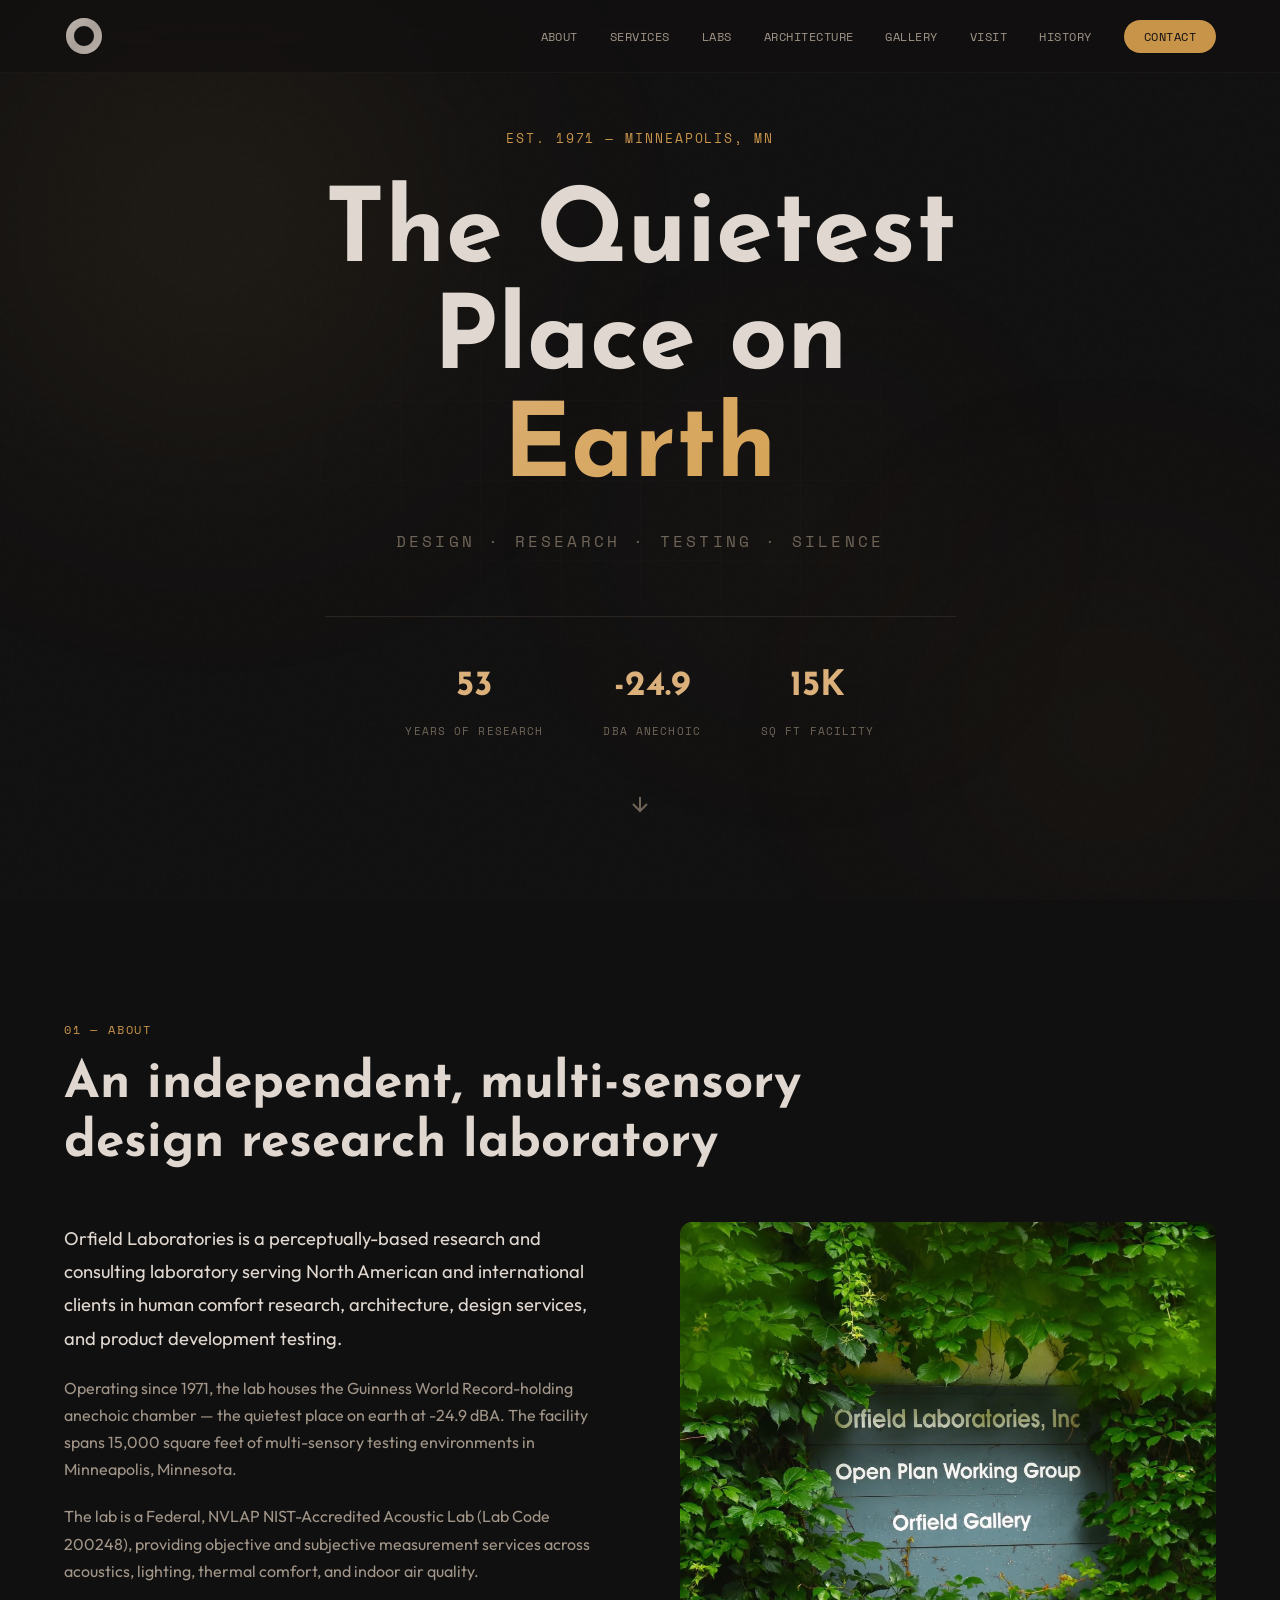
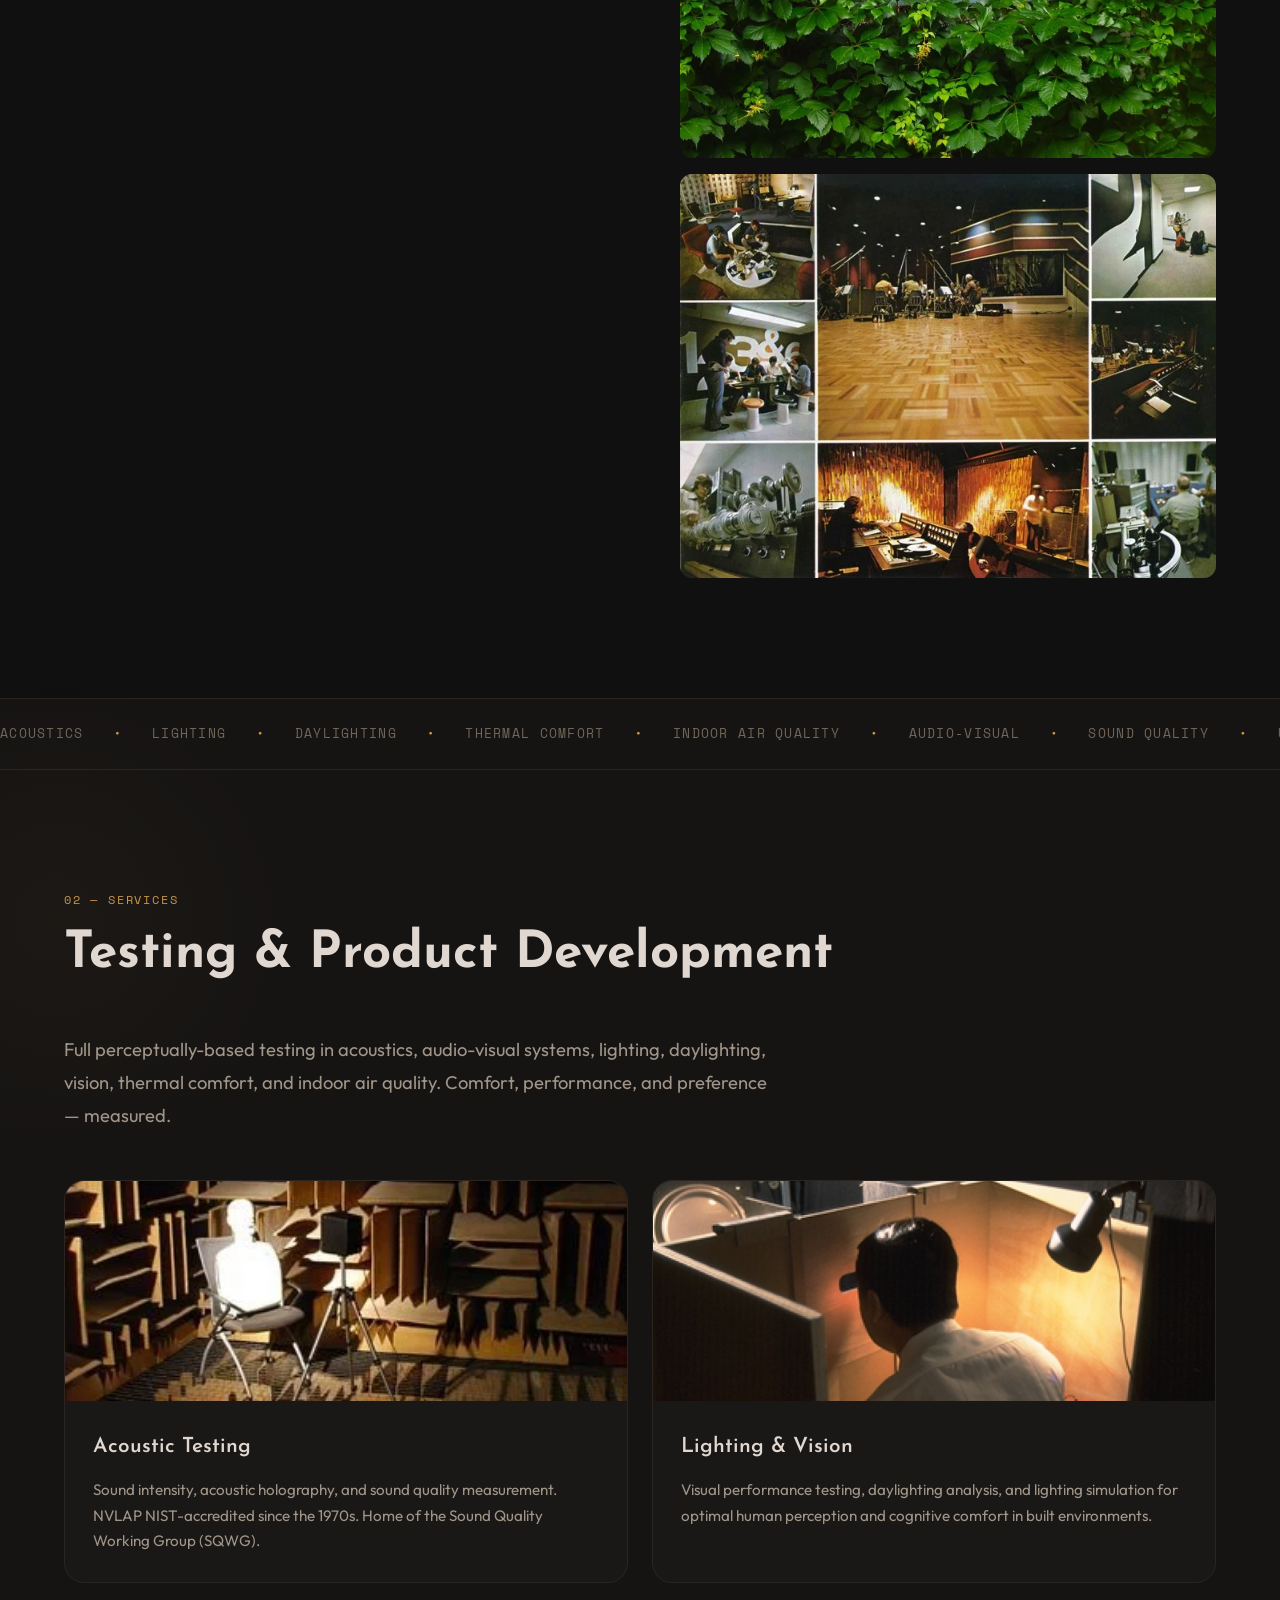
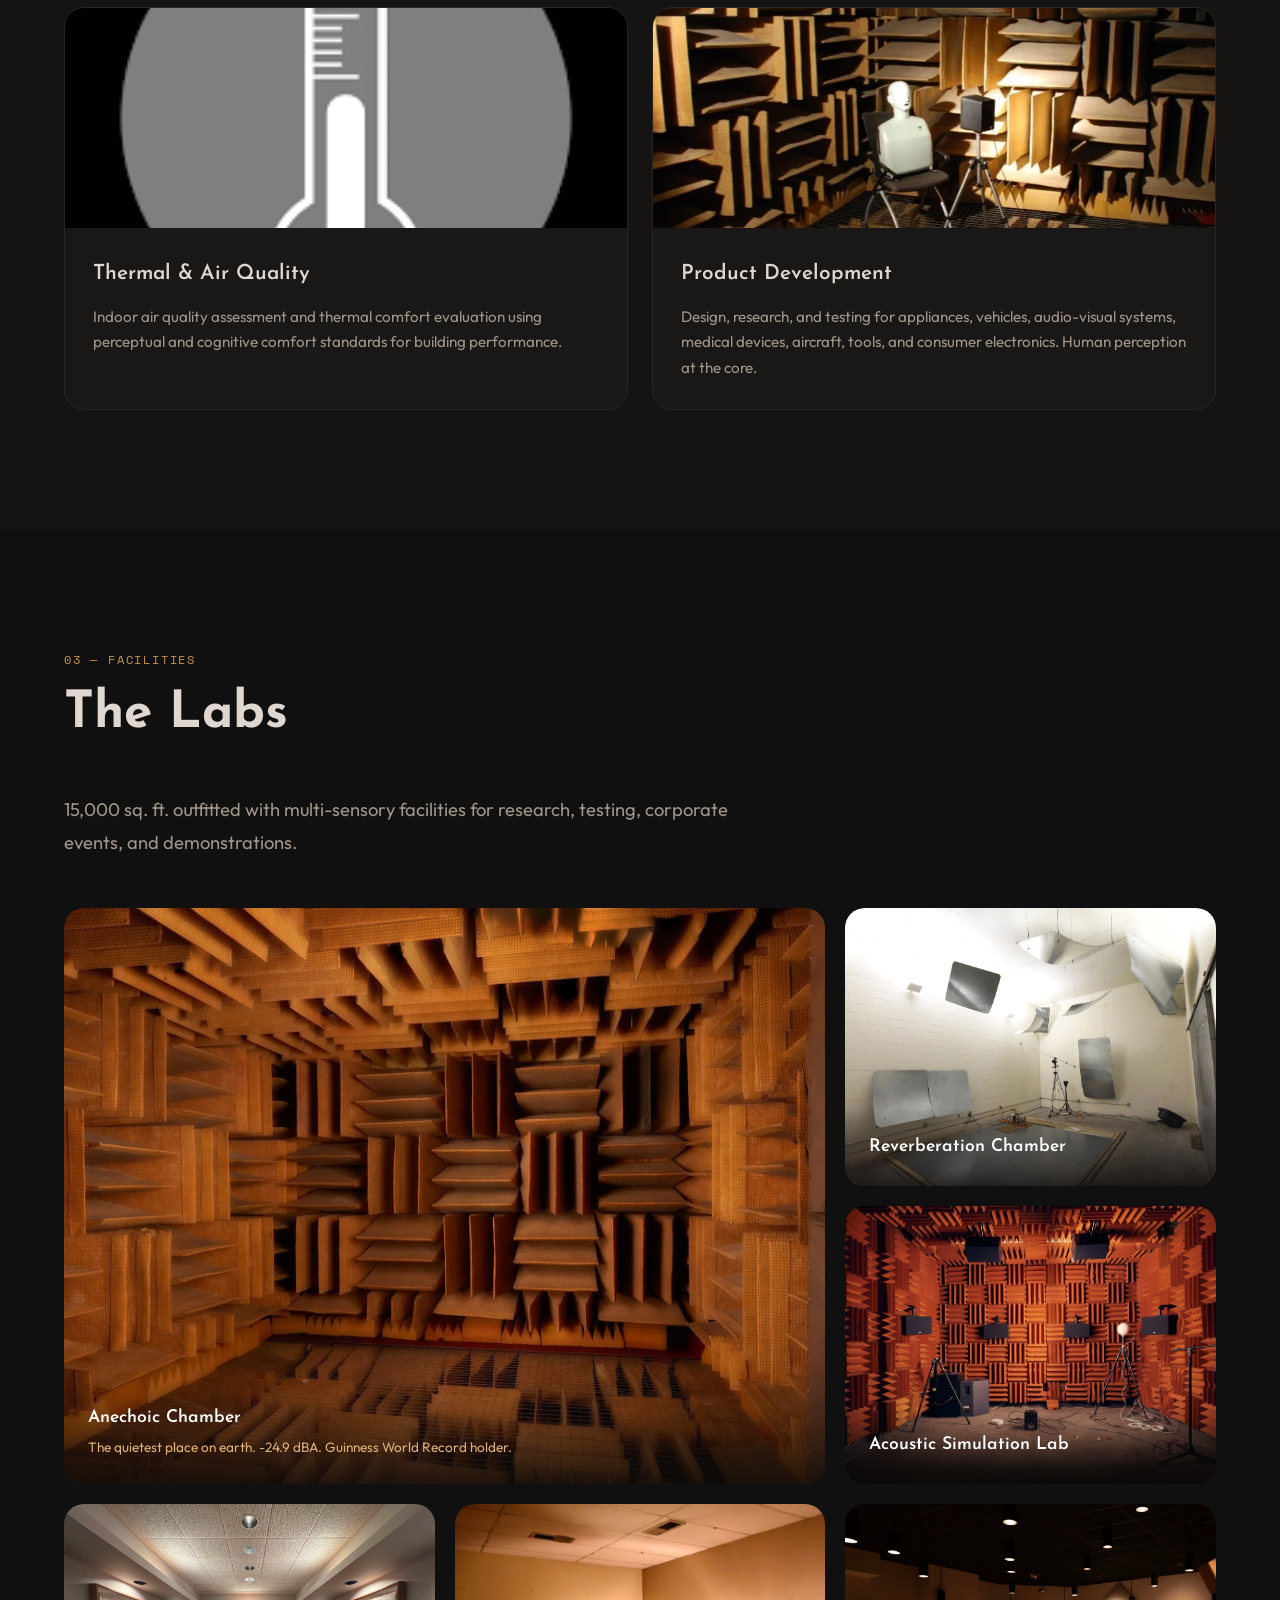
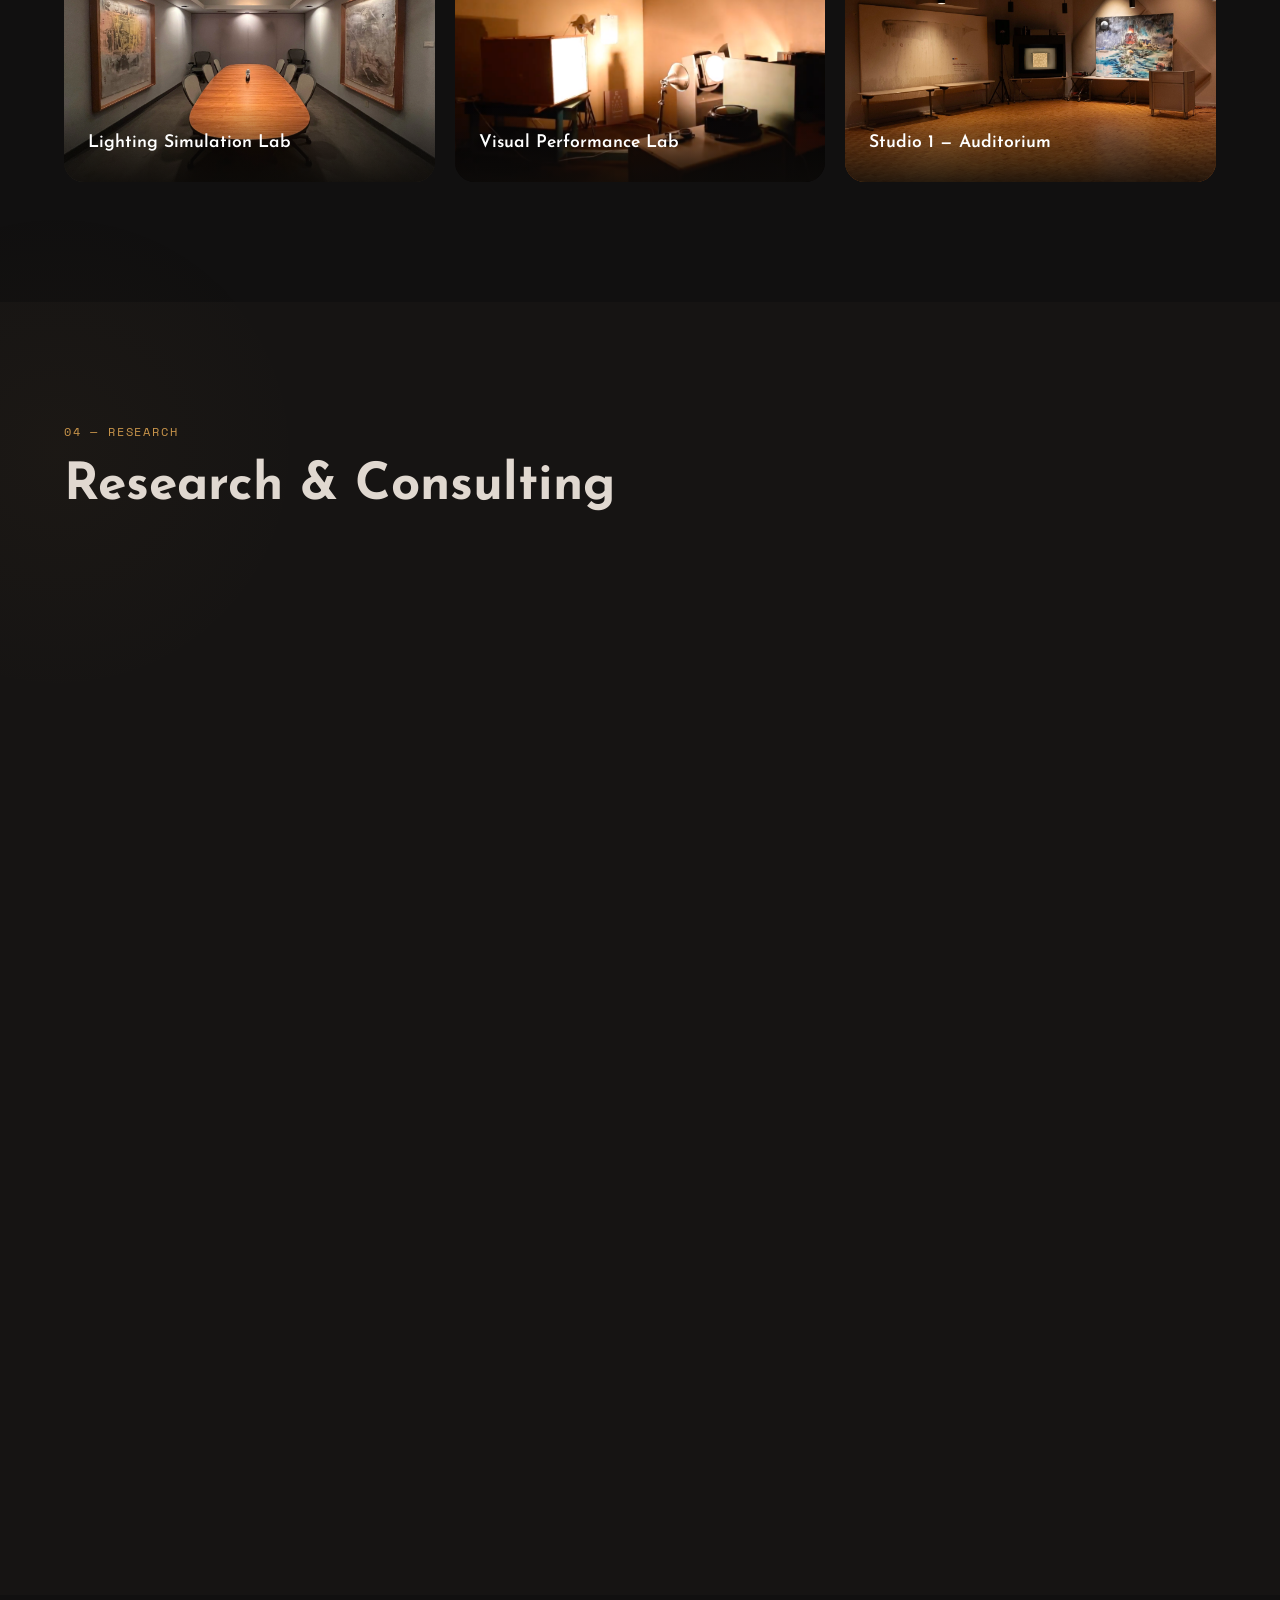
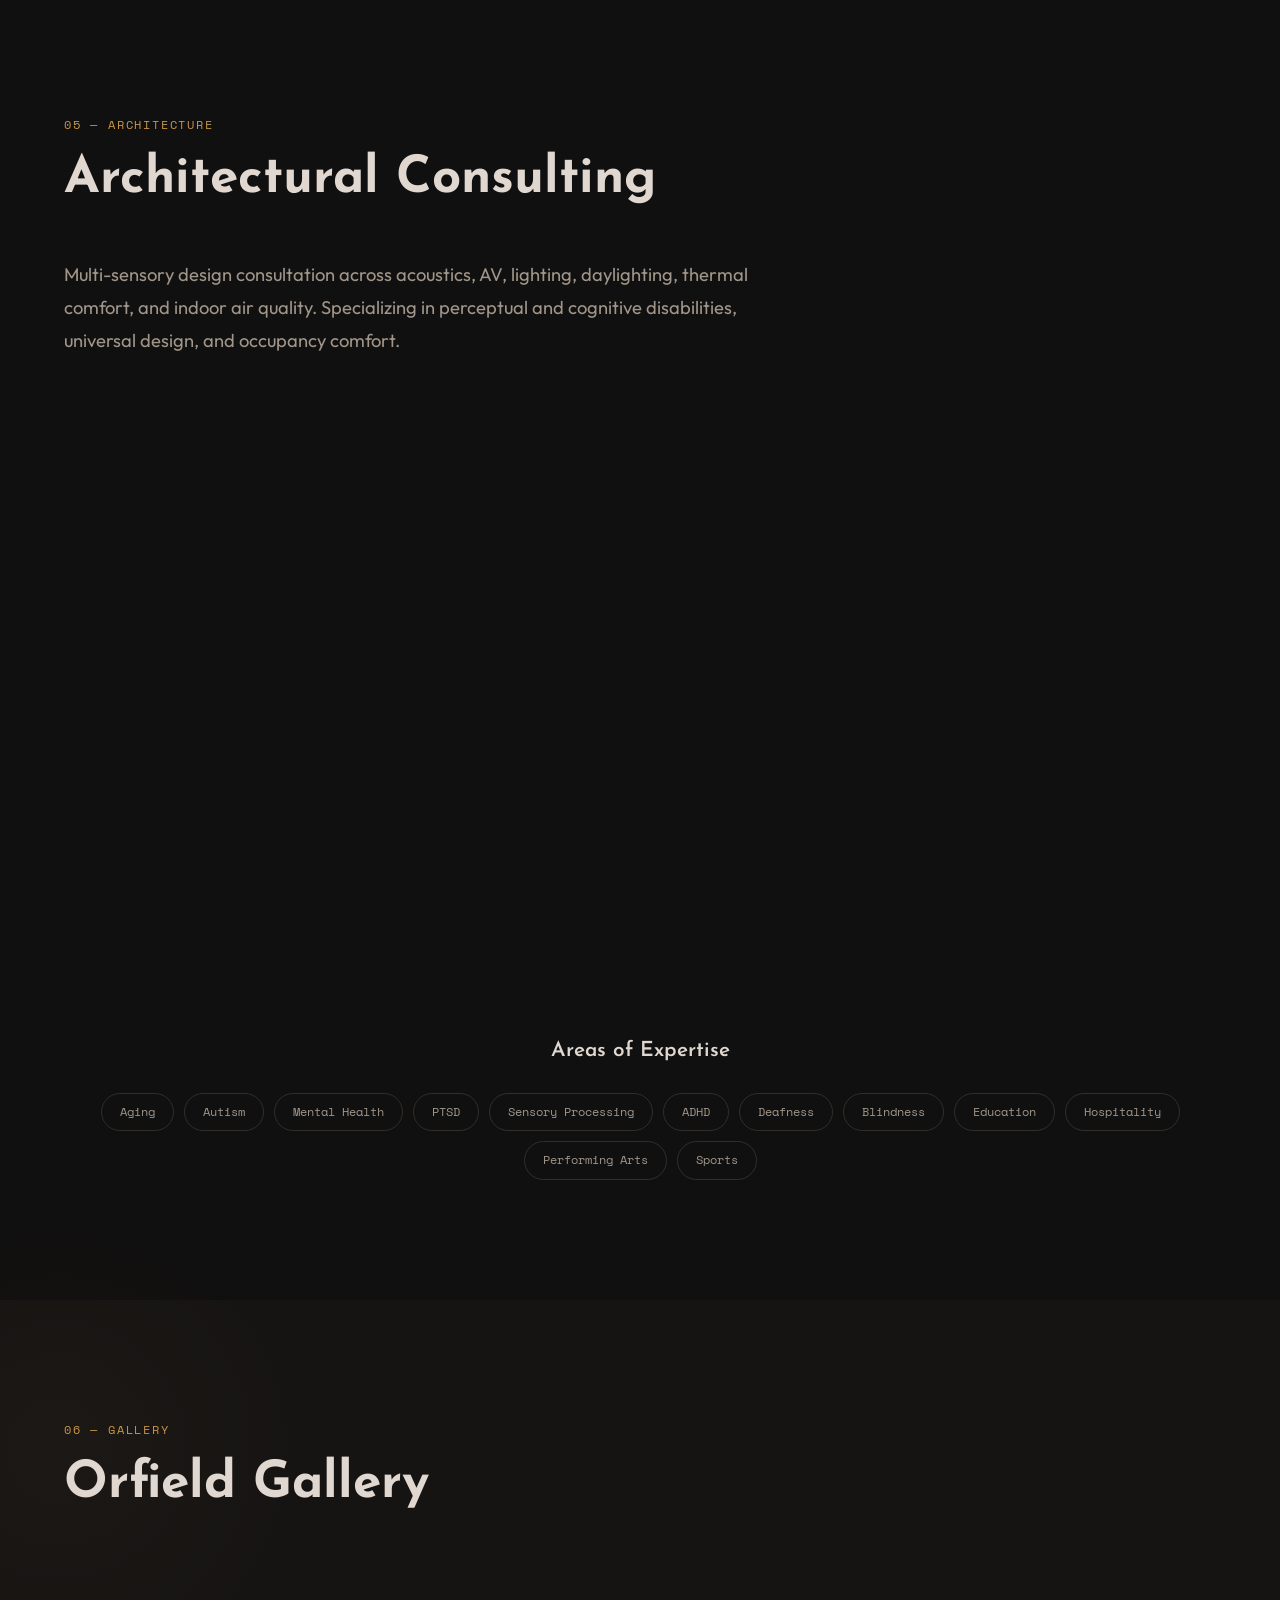
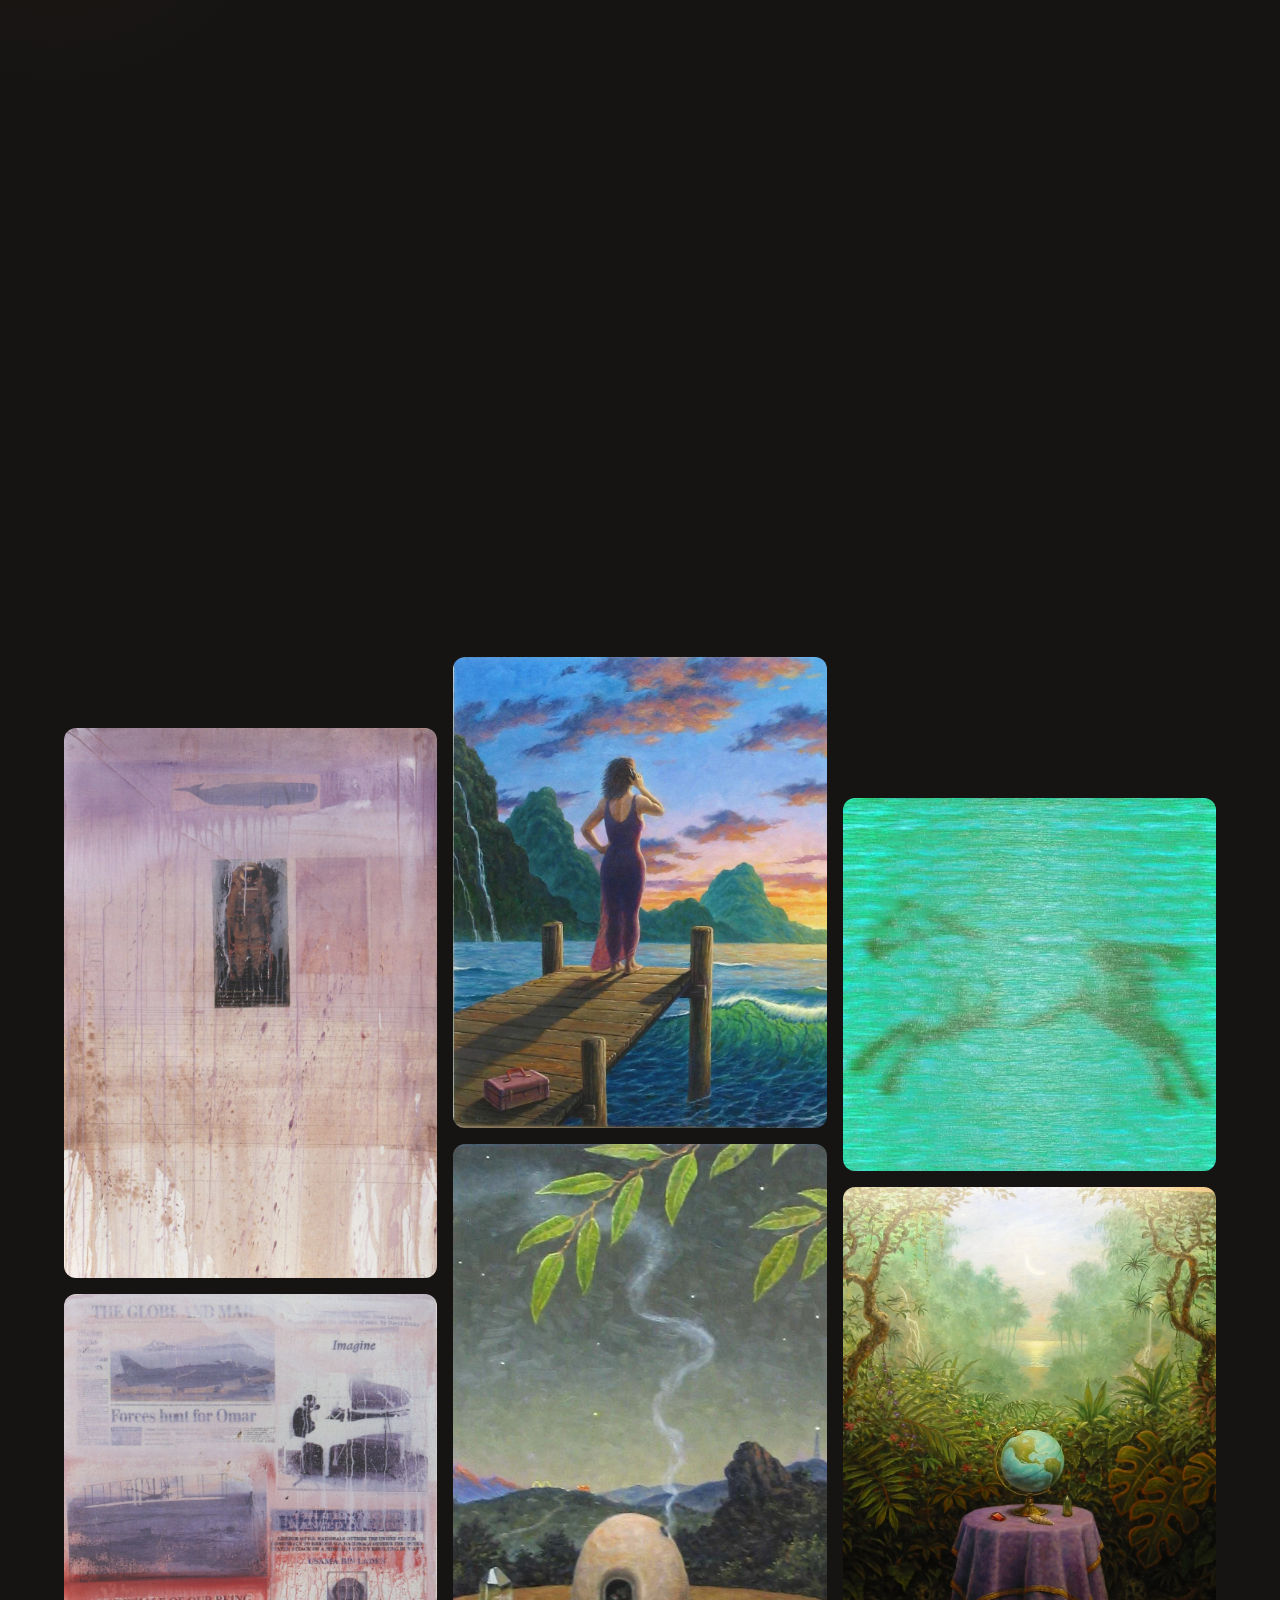
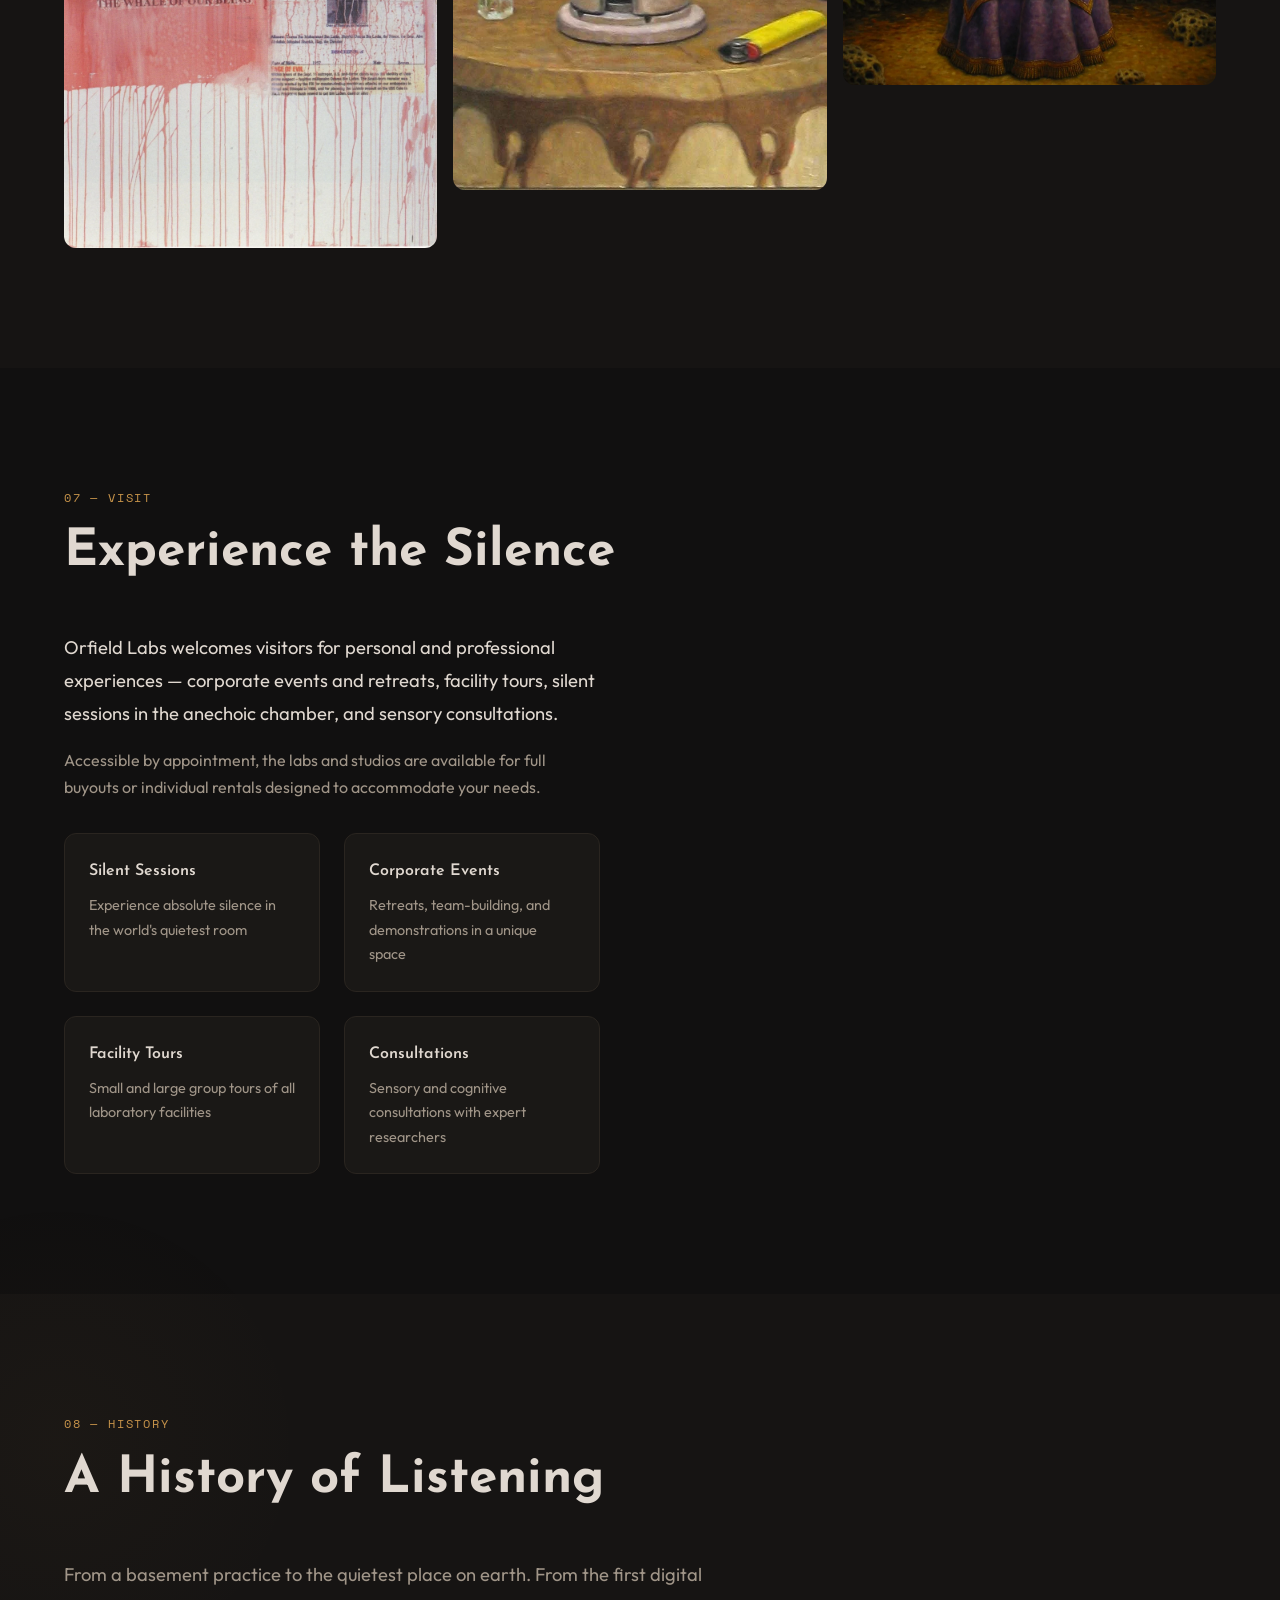
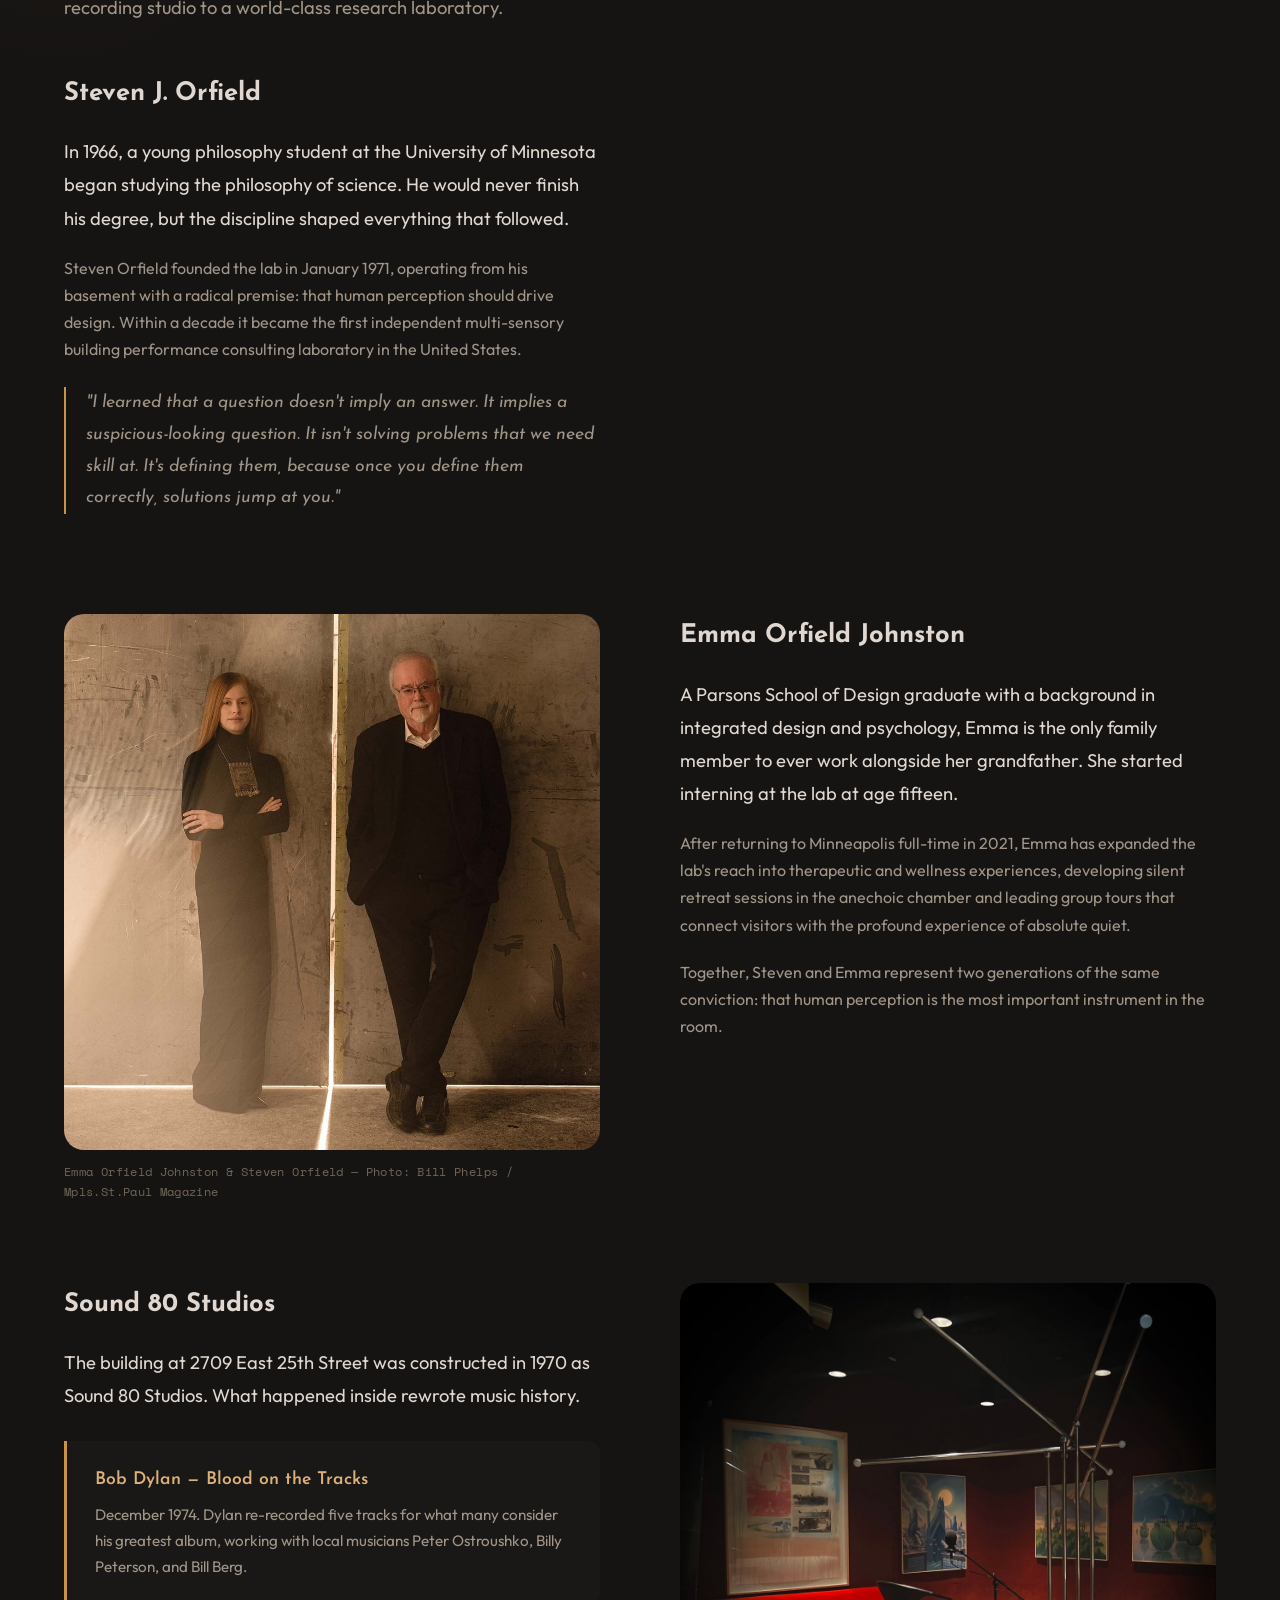
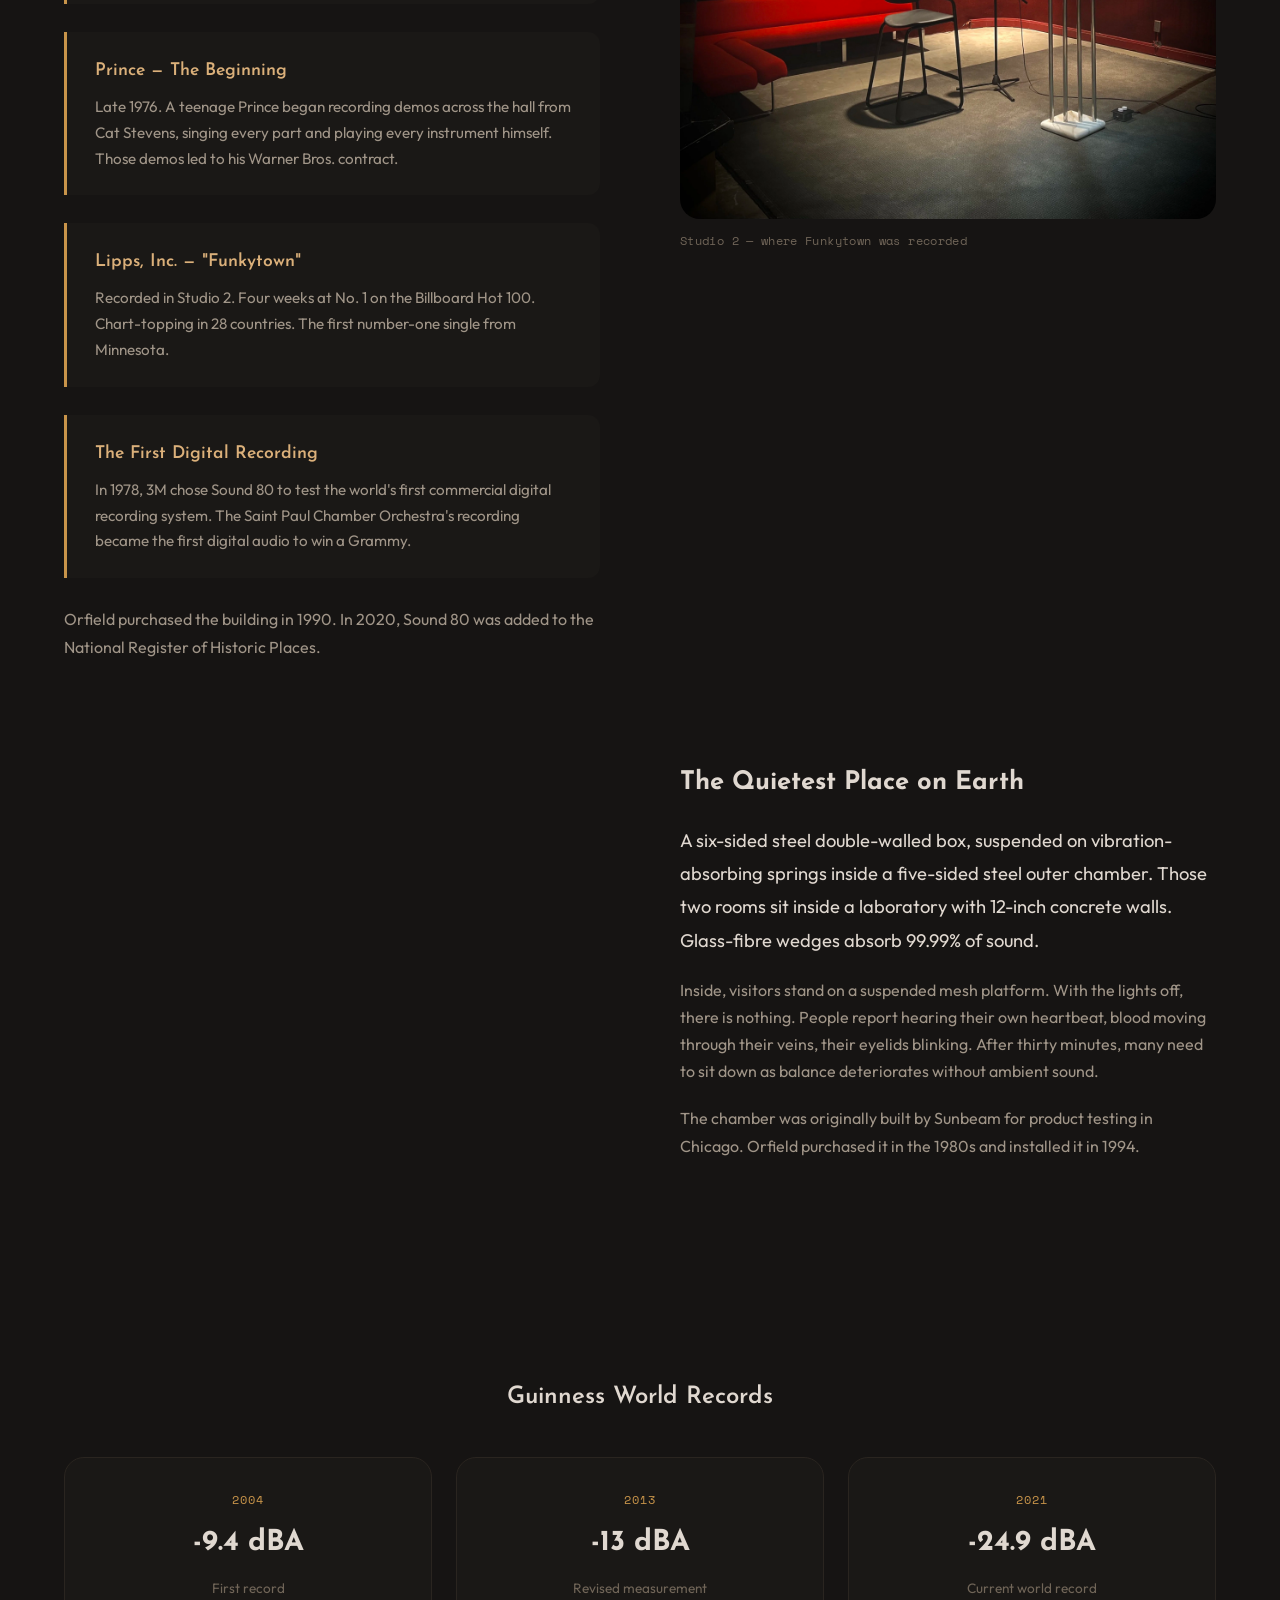
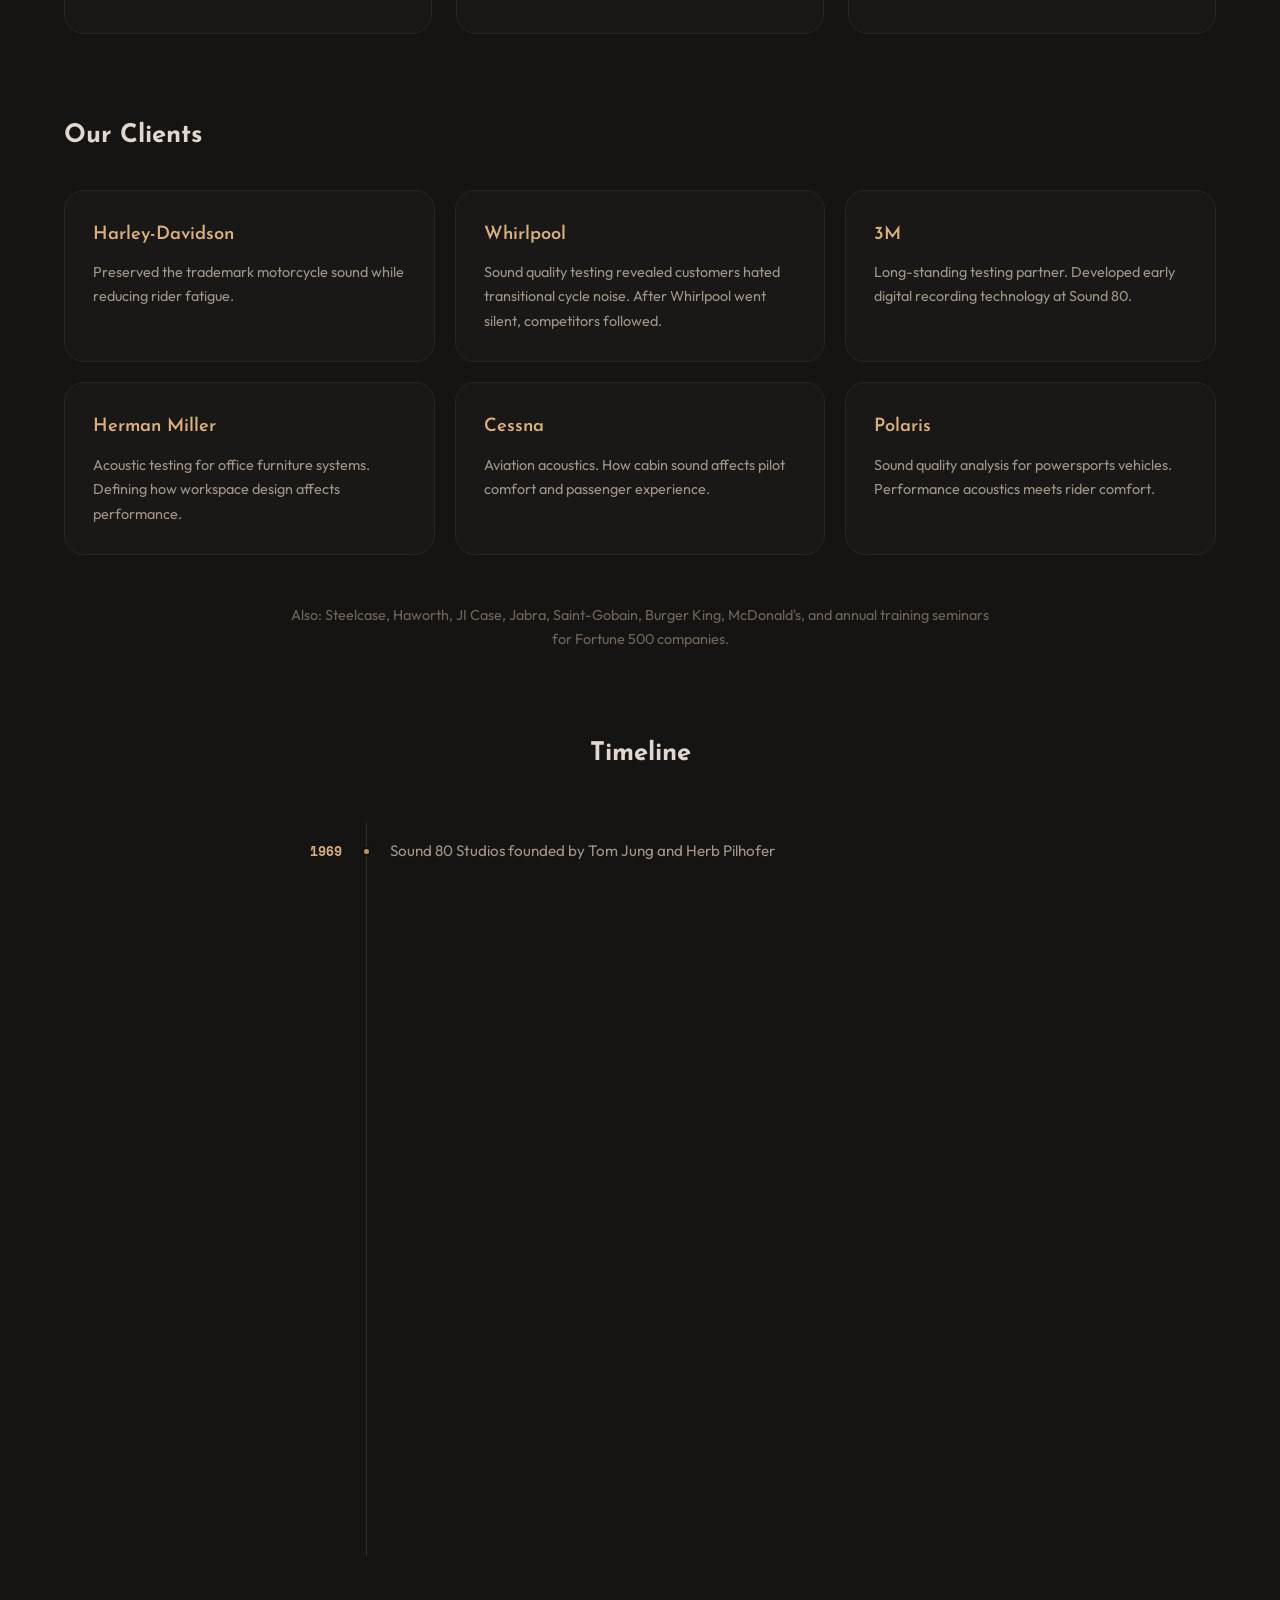
==== commit 6341402b: "Update design, integrate history, add Emma & Steven, fix map - Josefin Sans display font matching fa" ====
--- a/index.html
+++ b/index.html
@@ -7,8 +7,9 @@
   <meta name="description" content="Independent multi-sensory design research and consulting laboratory. Acoustics, lighting, thermal comfort. Minneapolis, MN. Since 1971.">
   <link rel="preconnect" href="https://fonts.googleapis.com">
   <link rel="preconnect" href="https://fonts.gstatic.com" crossorigin>
-  <link href="https://fonts.googleapis.com/css2?family=Outfit:wght@300;400;500;600;700&family=Space+Mono:wght@400;700&display=swap" rel="stylesheet">
+  <link href="https://fonts.googleapis.com/css2?family=Josefin+Sans:wght@300;400;500;600;700&family=Outfit:wght@300;400;500;600;700&family=Space+Mono:wght@400;700&display=swap" rel="stylesheet">
   <link rel="stylesheet" href="style.css">
+  <link rel="stylesheet" href="history.css">
 </head>
 <body>
 
@@ -30,13 +31,12 @@
       </button>
       <ul class="nav-links" id="navLinks">
         <li><a href="#about">About</a></li>
-        <li><a href="history.html">History</a></li>
         <li><a href="#services">Services</a></li>
         <li><a href="#labs">Labs</a></li>
-        <li><a href="#research">Research</a></li>
         <li><a href="#architecture">Architecture</a></li>
         <li><a href="#gallery">Gallery</a></li>
         <li><a href="#visit">Visit</a></li>
+        <li><a href="#history">History</a></li>
         <li><a href="#contact" class="nav-cta">Contact</a></li>
       </ul>
     </div>
@@ -201,9 +201,9 @@
           </div>
         </div>
         <div class="lab-card reveal">
-          <img src="images/labs-facade.jpg" alt="Lab Facade" loading="lazy">
+          <img src="images/labs-visual.png" alt="Visual Performance Lab" loading="lazy">
           <div class="lab-overlay">
-            <h3>Lab Facade</h3>
+            <h3>Visual Performance Lab</h3>
           </div>
         </div>
         <div class="lab-card reveal">
@@ -405,8 +405,164 @@
     </div>
   </section>
 
+  <!-- History -->
+  <section class="section section--alt" id="history">
+    <div class="container">
+      <div class="section-header">
+        <span class="section-tag">08 — History</span>
+        <h2 class="section-title">A History of Listening</h2>
+      </div>
+      <p class="section-intro">From a basement practice to the quietest place on earth. From the first digital recording studio to a world-class research laboratory.</p>
+
+      <!-- Origins -->
+      <div class="history-block">
+        <div class="history-block-text">
+          <h3 class="history-heading">Steven J. Orfield</h3>
+          <p class="lead">In 1966, a young philosophy student at the University of Minnesota began studying the philosophy of science. He would never finish his degree, but the discipline shaped everything that followed.</p>
+          <p>Steven Orfield founded the lab in January 1971, operating from his basement with a radical premise: that human perception should drive design. Within a decade it became the first independent multi-sensory building performance consulting laboratory in the United States.</p>
+          <p class="history-quote">"I learned that a question doesn't imply an answer. It implies a suspicious-looking question. It isn't solving problems that we need skill at. It's defining them, because once you define them correctly, solutions jump at you."</p>
+        </div>
+        <div class="history-block-img">
+          <img src="images/labs-facade.jpg" alt="Orfield Laboratories facade" class="reveal" loading="lazy">
+        </div>
+      </div>
+
+      <!-- Emma & Steven -->
+      <div class="history-block history-block--reverse" style="margin-top: 80px;">
+        <div class="history-block-text">
+          <h3 class="history-heading">Emma Orfield Johnston</h3>
+          <p class="lead">A Parsons School of Design graduate with a background in integrated design and psychology, Emma is the only family member to ever work alongside her grandfather. She started interning at the lab at age fifteen.</p>
+          <p>After returning to Minneapolis full-time in 2021, Emma has expanded the lab's reach into therapeutic and wellness experiences, developing silent retreat sessions in the anechoic chamber and leading group tours that connect visitors with the profound experience of absolute quiet.</p>
+          <p>Together, Steven and Emma represent two generations of the same conviction: that human perception is the most important instrument in the room.</p>
+        </div>
+        <div class="history-block-img">
+          <img src="images/emma-steven-orfield.jpg" alt="Emma Orfield Johnston and Steven Orfield" class="reveal" loading="lazy">
+          <span class="img-caption">Emma Orfield Johnston &amp; Steven Orfield — Photo: Bill Phelps / Mpls.St.Paul Magazine</span>
+        </div>
+      </div>
+
+      <!-- Sound 80 -->
+      <div class="history-block" style="margin-top: 80px;">
+        <div class="history-block-text">
+          <h3 class="history-heading">Sound 80 Studios</h3>
+          <p class="lead">The building at 2709 East 25th Street was constructed in 1970 as Sound 80 Studios. What happened inside rewrote music history.</p>
+          <div class="history-highlight">
+            <h3>Bob Dylan — Blood on the Tracks</h3>
+            <p>December 1974. Dylan re-recorded five tracks for what many consider his greatest album, working with local musicians Peter Ostroushko, Billy Peterson, and Bill Berg.</p>
+          </div>
+          <div class="history-highlight">
+            <h3>Prince — The Beginning</h3>
+            <p>Late 1976. A teenage Prince began recording demos across the hall from Cat Stevens, singing every part and playing every instrument himself. Those demos led to his Warner Bros. contract.</p>
+          </div>
+          <div class="history-highlight">
+            <h3>Lipps, Inc. — "Funkytown"</h3>
+            <p>Recorded in Studio 2. Four weeks at No. 1 on the Billboard Hot 100. Chart-topping in 28 countries. The first number-one single from Minnesota.</p>
+          </div>
+          <div class="history-highlight">
+            <h3>The First Digital Recording</h3>
+            <p>In 1978, 3M chose Sound 80 to test the world's first commercial digital recording system. The Saint Paul Chamber Orchestra's recording became the first digital audio to win a Grammy.</p>
+          </div>
+          <p>Orfield purchased the building in 1990. In 2020, Sound 80 was added to the National Register of Historic Places.</p>
+        </div>
+        <div class="history-block-img">
+          <img src="images/labs-studio2.jpg" alt="Sound 80 Studio 2" class="reveal" loading="lazy">
+          <span class="img-caption">Studio 2 — where Funkytown was recorded</span>
+        </div>
+      </div>
+
+      <!-- Chamber -->
+      <div class="history-block history-block--reverse" style="margin-top: 80px;">
+        <div class="history-block-text">
+          <h3 class="history-heading">The Quietest Place on Earth</h3>
+          <p class="lead">A six-sided steel double-walled box, suspended on vibration-absorbing springs inside a five-sided steel outer chamber. Those two rooms sit inside a laboratory with 12-inch concrete walls. Glass-fibre wedges absorb 99.99% of sound.</p>
+          <p>Inside, visitors stand on a suspended mesh platform. With the lights off, there is nothing. People report hearing their own heartbeat, blood moving through their veins, their eyelids blinking. After thirty minutes, many need to sit down as balance deteriorates without ambient sound.</p>
+          <p>The chamber was originally built by Sunbeam for product testing in Chicago. Orfield purchased it in the 1980s and installed it in 1994.</p>
+        </div>
+        <div class="history-block-img">
+          <img src="images/about-media.jpg" alt="Steven Orfield inside the anechoic chamber" class="reveal" loading="lazy">
+        </div>
+      </div>
+
+      <!-- Records -->
+      <div class="records-timeline">
+        <h3>Guinness World Records</h3>
+        <div class="record-steps">
+          <div class="record reveal">
+            <span class="record-year">2004</span>
+            <span class="record-value">-9.4 dBA</span>
+            <span class="record-note">First record</span>
+          </div>
+          <div class="record reveal">
+            <span class="record-year">2013</span>
+            <span class="record-value">-13 dBA</span>
+            <span class="record-note">Revised measurement</span>
+          </div>
+          <div class="record reveal">
+            <span class="record-year">2021</span>
+            <span class="record-value">-24.9 dBA</span>
+            <span class="record-note">Current world record</span>
+          </div>
+        </div>
+      </div>
+
+      <!-- Clients -->
+      <div style="margin-top: 80px;">
+        <h3 class="history-heading">Our Clients</h3>
+        <div class="clients-grid" style="margin-top: 32px;">
+          <div class="client-card reveal">
+            <h4>Harley-Davidson</h4>
+            <p>Preserved the trademark motorcycle sound while reducing rider fatigue.</p>
+          </div>
+          <div class="client-card reveal">
+            <h4>Whirlpool</h4>
+            <p>Sound quality testing revealed customers hated transitional cycle noise. After Whirlpool went silent, competitors followed.</p>
+          </div>
+          <div class="client-card reveal">
+            <h4>3M</h4>
+            <p>Long-standing testing partner. Developed early digital recording technology at Sound 80.</p>
+          </div>
+          <div class="client-card reveal">
+            <h4>Herman Miller</h4>
+            <p>Acoustic testing for office furniture systems. Defining how workspace design affects performance.</p>
+          </div>
+          <div class="client-card reveal">
+            <h4>Cessna</h4>
+            <p>Aviation acoustics. How cabin sound affects pilot comfort and passenger experience.</p>
+          </div>
+          <div class="client-card reveal">
+            <h4>Polaris</h4>
+            <p>Sound quality analysis for powersports vehicles. Performance acoustics meets rider comfort.</p>
+          </div>
+        </div>
+        <div class="clients-also">
+          <p>Also: Steelcase, Haworth, JI Case, Jabra, Saint-Gobain, Burger King, McDonald's, and annual training seminars for Fortune 500 companies.</p>
+        </div>
+      </div>
+
+      <!-- Timeline -->
+      <div style="margin-top: 80px;">
+        <h3 class="history-heading" style="text-align: center;">Timeline</h3>
+        <div class="timeline">
+          <div class="tl-item reveal"><span class="tl-year">1969</span><span class="tl-text">Sound 80 Studios founded by Tom Jung and Herb Pilhofer</span></div>
+          <div class="tl-item reveal"><span class="tl-year">1971</span><span class="tl-text">Steven Orfield founds Orfield Laboratories from his basement</span></div>
+          <div class="tl-item reveal"><span class="tl-year">1974</span><span class="tl-text">Bob Dylan records Blood on the Tracks at Sound 80</span></div>
+          <div class="tl-item reveal"><span class="tl-year">1976</span><span class="tl-text">Prince begins recording demos at Sound 80</span></div>
+          <div class="tl-item reveal"><span class="tl-year">1978</span><span class="tl-text">First commercial digital recording — Grammy-winning</span></div>
+          <div class="tl-item reveal"><span class="tl-year">1979</span><span class="tl-text">"Funkytown" recorded in Studio 2</span></div>
+          <div class="tl-item reveal"><span class="tl-year">1990</span><span class="tl-text">Orfield purchases the Sound 80 building</span></div>
+          <div class="tl-item reveal"><span class="tl-year">1991</span><span class="tl-text">Founded the Sound Quality Working Group</span></div>
+          <div class="tl-item reveal"><span class="tl-year">1994</span><span class="tl-text">Anechoic chamber installed</span></div>
+          <div class="tl-item reveal"><span class="tl-year">2004</span><span class="tl-text">First Guinness World Record: -9.4 dBA</span></div>
+          <div class="tl-item reveal"><span class="tl-year">2006</span><span class="tl-text">Begins $2M disability design research program</span></div>
+          <div class="tl-item reveal"><span class="tl-year">2020</span><span class="tl-text">Sound 80 added to National Register of Historic Places</span></div>
+          <div class="tl-item reveal"><span class="tl-year">2021</span><span class="tl-text">Reclaims Guinness record at -24.9 dBA</span></div>
+        </div>
+      </div>
+    </div>
+  </section>
+
   <!-- Contact -->
-  <section class="section section--alt" id="contact">
+  <section class="section" id="contact">
     <div class="container">
       <div class="section-header">
         <span class="section-tag">08 — Contact</span>
@@ -428,10 +584,12 @@
           </div>
         </div>
         <div class="contact-map">
-          <div class="map-placeholder">
-            <span class="map-pin">&#9679;</span>
-            <span>Minneapolis, MN</span>
-          </div>
+          <iframe
+            src="https://www.google.com/maps/embed?pb=!1m18!1m12!1m3!1d2825.0!2d-93.2346!3d44.9577!2m3!1f0!2f0!3f0!3m2!1i1024!2i768!4f13.1!3m3!1m2!1s0x87f62d4e2b6b4c1d%3A0x5f5f5f5f5f5f5f5f!2s2709%20E%2025th%20St%2C%20Minneapolis%2C%20MN%2055406!5e0!3m2!1sen!2sus!4v1700000000000"
+            width="100%" height="300" style="border:0; border-radius: var(--radius-lg); filter: invert(0.9) hue-rotate(180deg) saturate(0.3) brightness(0.8);"
+            allowfullscreen="" loading="lazy" referrerpolicy="no-referrer-when-downgrade"
+            title="Orfield Laboratories location">
+          </iframe>
         </div>
       </div>
     </div>
@@ -446,13 +604,12 @@
       </div>
       <div class="footer-links">
         <a href="#about">About</a>
-        <a href="history.html">History</a>
         <a href="#services">Services</a>
         <a href="#labs">Labs</a>
-        <a href="#research">Research</a>
         <a href="#architecture">Architecture</a>
         <a href="#gallery">Gallery</a>
         <a href="#visit">Visit</a>
+        <a href="#history">History</a>
         <a href="#contact">Contact</a>
       </div>
     </div>
--- a/style.css
+++ b/style.css
@@ -20,7 +20,7 @@
   --border-light: #332e28;
   --radius: 12px;
   --radius-lg: 20px;
-  --font-display: 'Outfit', sans-serif;
+  --font-display: 'Josefin Sans', sans-serif;
   --font-body: 'Outfit', sans-serif;
   --font-mono: 'Space Mono', monospace;
   --max-w: 1200px;
--- a/history.css
+++ b/history.css
@@ -0,0 +1,218 @@
+/* ============================================
+   History Page — Styles
+   ============================================ */
+
+/* Hero */
+.history-hero {
+  position: relative; min-height: 70vh; display: flex;
+  align-items: flex-end; justify-content: center;
+  background: var(--bg); overflow: hidden;
+  padding-bottom: 80px;
+}
+.history-hero-content {
+  position: relative; z-index: 1; text-align: center;
+  padding: calc(var(--nav-h) + 80px) 24px 0;
+  max-width: 800px;
+}
+.history-hero-title {
+  font-family: var(--font-display); font-size: clamp(2.8rem, 7vw, 5.5rem);
+  font-weight: 700; line-height: 1.08; color: var(--text);
+  margin-bottom: 24px;
+}
+.history-hero-sub {
+  font-size: 1.15rem; color: var(--text-light); line-height: 1.8;
+  max-width: 600px; margin: 0 auto;
+}
+
+/* History blocks — alternating image/text */
+.history-block {
+  display: grid; grid-template-columns: 1fr 1fr;
+  gap: 80px; align-items: start;
+}
+.history-block--reverse { direction: rtl; }
+.history-block--reverse > * { direction: ltr; }
+
+.history-block-text p { margin-bottom: 20px; color: var(--text-light); }
+.history-block-text .lead { font-size: 1.15rem; color: var(--text); line-height: 1.8; }
+
+.history-block-img { position: relative; }
+.history-block-img img { border-radius: var(--radius-lg); width: 100%; }
+.img-caption {
+  display: block; margin-top: 12px;
+  font-family: var(--font-mono); font-size: 0.75rem;
+  color: var(--text-muted); letter-spacing: 0.03em;
+}
+
+/* Highlight blocks (Sound 80 stories) */
+.history-highlight {
+  margin: 28px 0;
+  padding: 24px 28px;
+  background: var(--bg-card);
+  border-left: 3px solid var(--accent);
+  border-radius: 0 var(--radius) var(--radius) 0;
+}
+.history-highlight h3 {
+  font-family: var(--font-display); font-size: 1.1rem;
+  font-weight: 600; color: var(--accent-light); margin-bottom: 8px;
+}
+.history-highlight p {
+  margin-bottom: 0; font-size: 0.95rem; color: var(--text-light); line-height: 1.7;
+}
+
+/* Records timeline (anechoic) */
+.records-timeline {
+  margin-top: 80px; text-align: center;
+}
+.records-timeline h3 {
+  font-family: var(--font-display); font-size: 1.5rem;
+  font-weight: 600; margin-bottom: 40px;
+}
+.record-steps {
+  display: grid; grid-template-columns: repeat(3, 1fr); gap: 24px;
+}
+.record {
+  padding: 32px 24px;
+  background: var(--bg-card);
+  border: 1px solid var(--border);
+  border-radius: var(--radius-lg);
+  text-align: center;
+  transition: border-color var(--transition), box-shadow var(--transition);
+}
+.record:hover {
+  border-color: rgba(200,148,74,0.3);
+  box-shadow: 0 4px 24px var(--accent-glow);
+}
+.record-year {
+  display: block; font-family: var(--font-mono); font-size: 0.75rem;
+  color: var(--accent); text-transform: uppercase; letter-spacing: 0.1em;
+  margin-bottom: 8px;
+}
+.record-value {
+  display: block; font-family: var(--font-display); font-size: 1.8rem;
+  font-weight: 700; color: var(--text); margin-bottom: 6px;
+}
+.record-note {
+  font-size: 0.85rem; color: var(--text-muted);
+}
+
+/* Clients grid */
+.clients-grid {
+  display: grid; grid-template-columns: repeat(3, 1fr);
+  gap: 20px; margin-bottom: 32px;
+}
+.client-card {
+  padding: 28px;
+  background: var(--bg-card);
+  border: 1px solid var(--border);
+  border-radius: var(--radius-lg);
+  transition: border-color var(--transition), box-shadow var(--transition);
+}
+.client-card:hover {
+  border-color: rgba(200,148,74,0.25);
+  box-shadow: 0 4px 24px var(--accent-glow);
+}
+.client-card h4 {
+  font-family: var(--font-display); font-size: 1.15rem;
+  font-weight: 600; color: var(--accent-light); margin-bottom: 10px;
+}
+.client-card p {
+  font-size: 0.9rem; color: var(--text-light); line-height: 1.7;
+}
+.clients-also {
+  text-align: center; padding-top: 16px;
+}
+.clients-also p {
+  font-size: 0.9rem; color: var(--text-muted); max-width: 700px;
+  margin: 0 auto; line-height: 1.7;
+}
+
+/* Media grid */
+.media-grid {
+  display: grid; grid-template-columns: repeat(2, 1fr); gap: 16px;
+}
+.media-item {
+  padding: 24px 28px;
+  background: var(--bg-card);
+  border: 1px solid var(--border);
+  border-radius: var(--radius);
+  transition: border-color var(--transition);
+}
+.media-item:hover { border-color: rgba(200,148,74,0.25); }
+.media-outlet {
+  display: block; font-family: var(--font-mono); font-size: 0.7rem;
+  color: var(--accent); text-transform: uppercase; letter-spacing: 0.08em;
+  margin-bottom: 6px;
+}
+.media-title {
+  font-size: 1rem; color: var(--text-light); line-height: 1.5;
+}
+
+/* Timeline */
+.timeline { max-width: 700px; margin: 48px auto 0; position: relative; }
+.timeline::before {
+  content: ''; position: absolute; left: 76px; top: 0; bottom: 0;
+  width: 1px; background: var(--border-light);
+}
+.tl-item {
+  display: flex; align-items: baseline; gap: 24px;
+  padding: 16px 0; position: relative;
+}
+.tl-item::before {
+  content: ''; position: absolute; left: 72px; top: 24px;
+  width: 9px; height: 9px; border-radius: 50%;
+  background: var(--accent); border: 2px solid var(--bg);
+  z-index: 1;
+}
+.tl-year {
+  font-family: var(--font-mono); font-size: 0.8rem; font-weight: 700;
+  color: var(--accent-light); min-width: 52px; text-align: right;
+}
+.tl-text {
+  font-size: 0.95rem; color: var(--text-light); line-height: 1.6;
+  padding-left: 24px;
+}
+
+/* History subheadings */
+.history-heading {
+  font-family: var(--font-display); font-size: 1.6rem;
+  font-weight: 700; margin-bottom: 20px; color: var(--text);
+}
+.history-quote {
+  font-family: var(--font-display); font-size: 1.1rem;
+  font-style: italic; color: var(--accent-light);
+  border-left: 2px solid var(--accent);
+  padding-left: 20px; margin: 24px 0;
+  line-height: 1.8;
+}
+
+/* Active nav link */
+.nav-links a.active { color: var(--accent-light); }
+
+/* ============================================
+   Responsive
+   ============================================ */
+@media (max-width: 1024px) {
+  .record-steps { grid-template-columns: repeat(2, 1fr); }
+  .clients-grid { grid-template-columns: repeat(2, 1fr); }
+}
+
+@media (max-width: 768px) {
+  .history-block,
+  .history-block--reverse {
+    grid-template-columns: 1fr; gap: 40px;
+    direction: ltr;
+  }
+  .record-steps { grid-template-columns: 1fr 1fr; }
+  .clients-grid { grid-template-columns: 1fr; }
+  .media-grid { grid-template-columns: 1fr; }
+  .history-hero { min-height: 60vh; padding-bottom: 60px; }
+  .history-hero-content { padding-top: calc(var(--nav-h) + 48px); }
+
+  .timeline::before { left: 60px; }
+  .tl-item::before { left: 56px; }
+  .tl-year { min-width: 40px; font-size: 0.75rem; }
+}
+
+@media (max-width: 480px) {
+  .record-steps { grid-template-columns: 1fr; }
+}
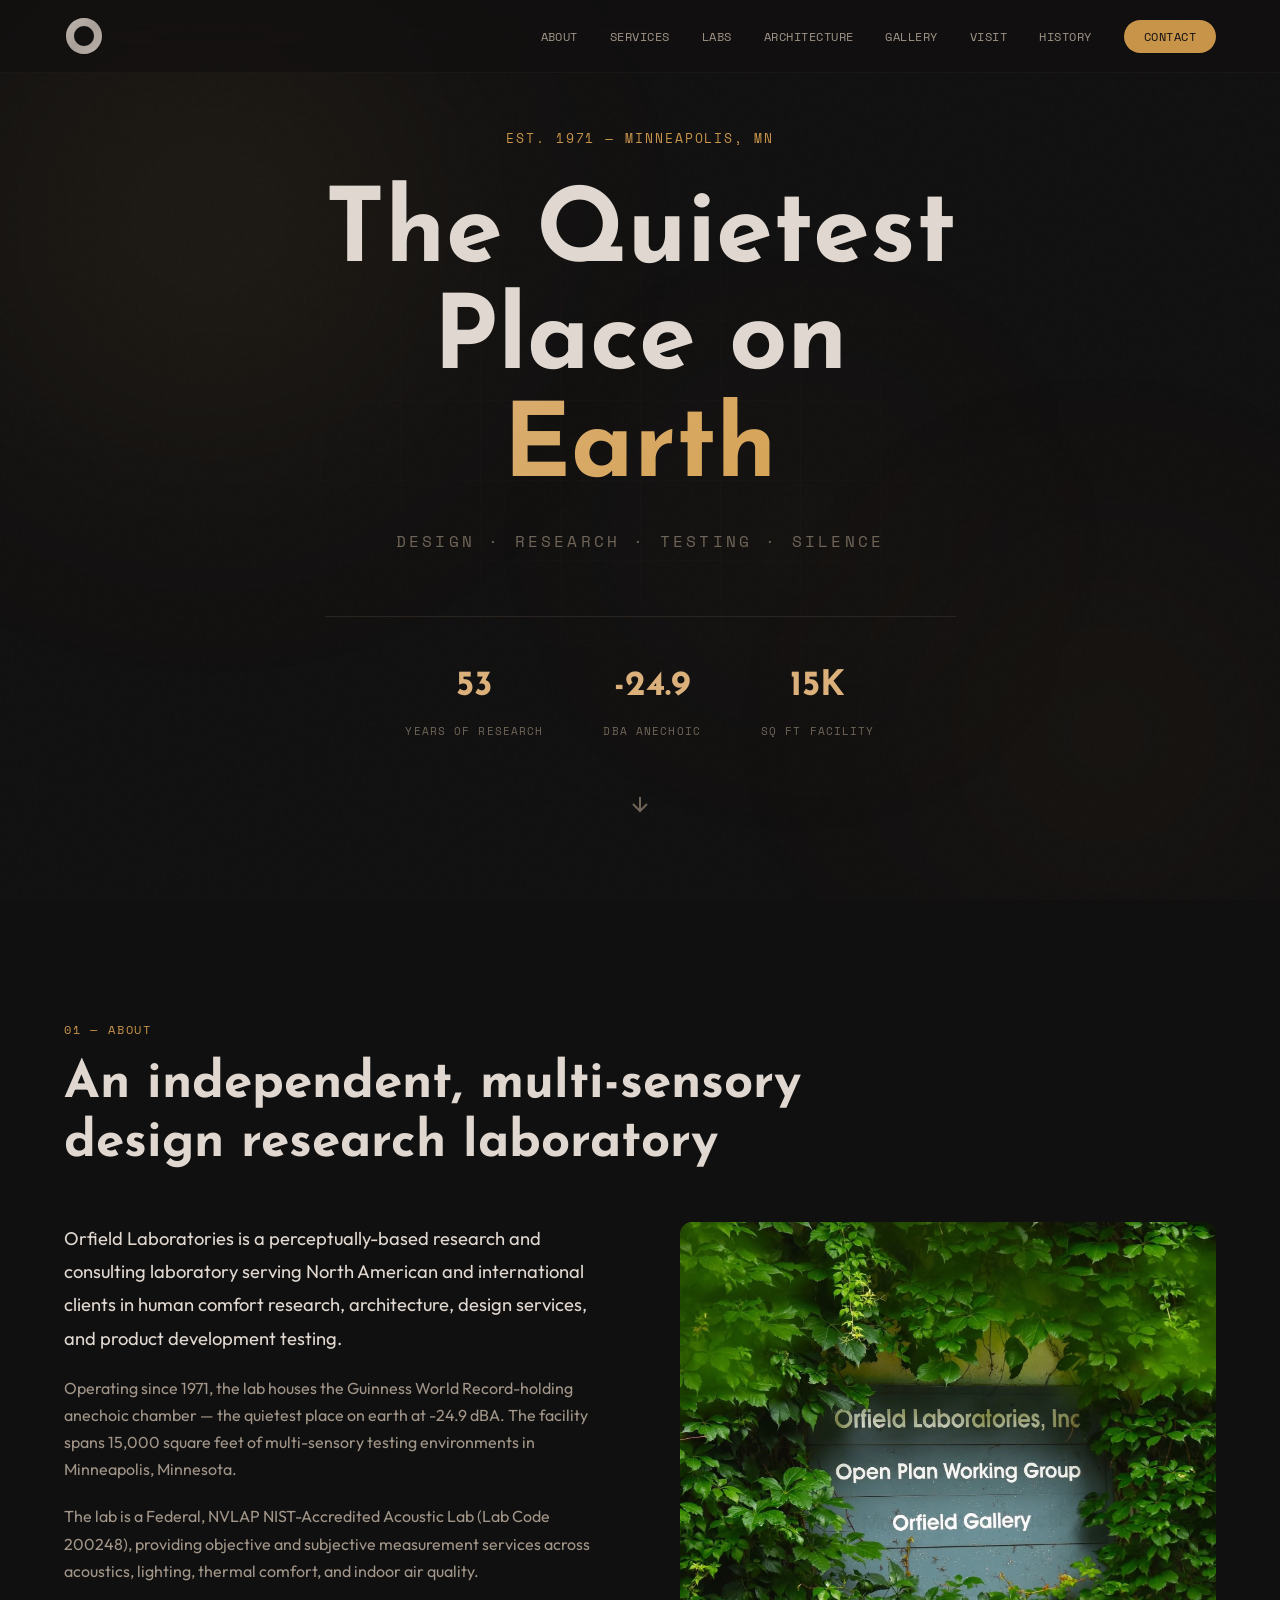
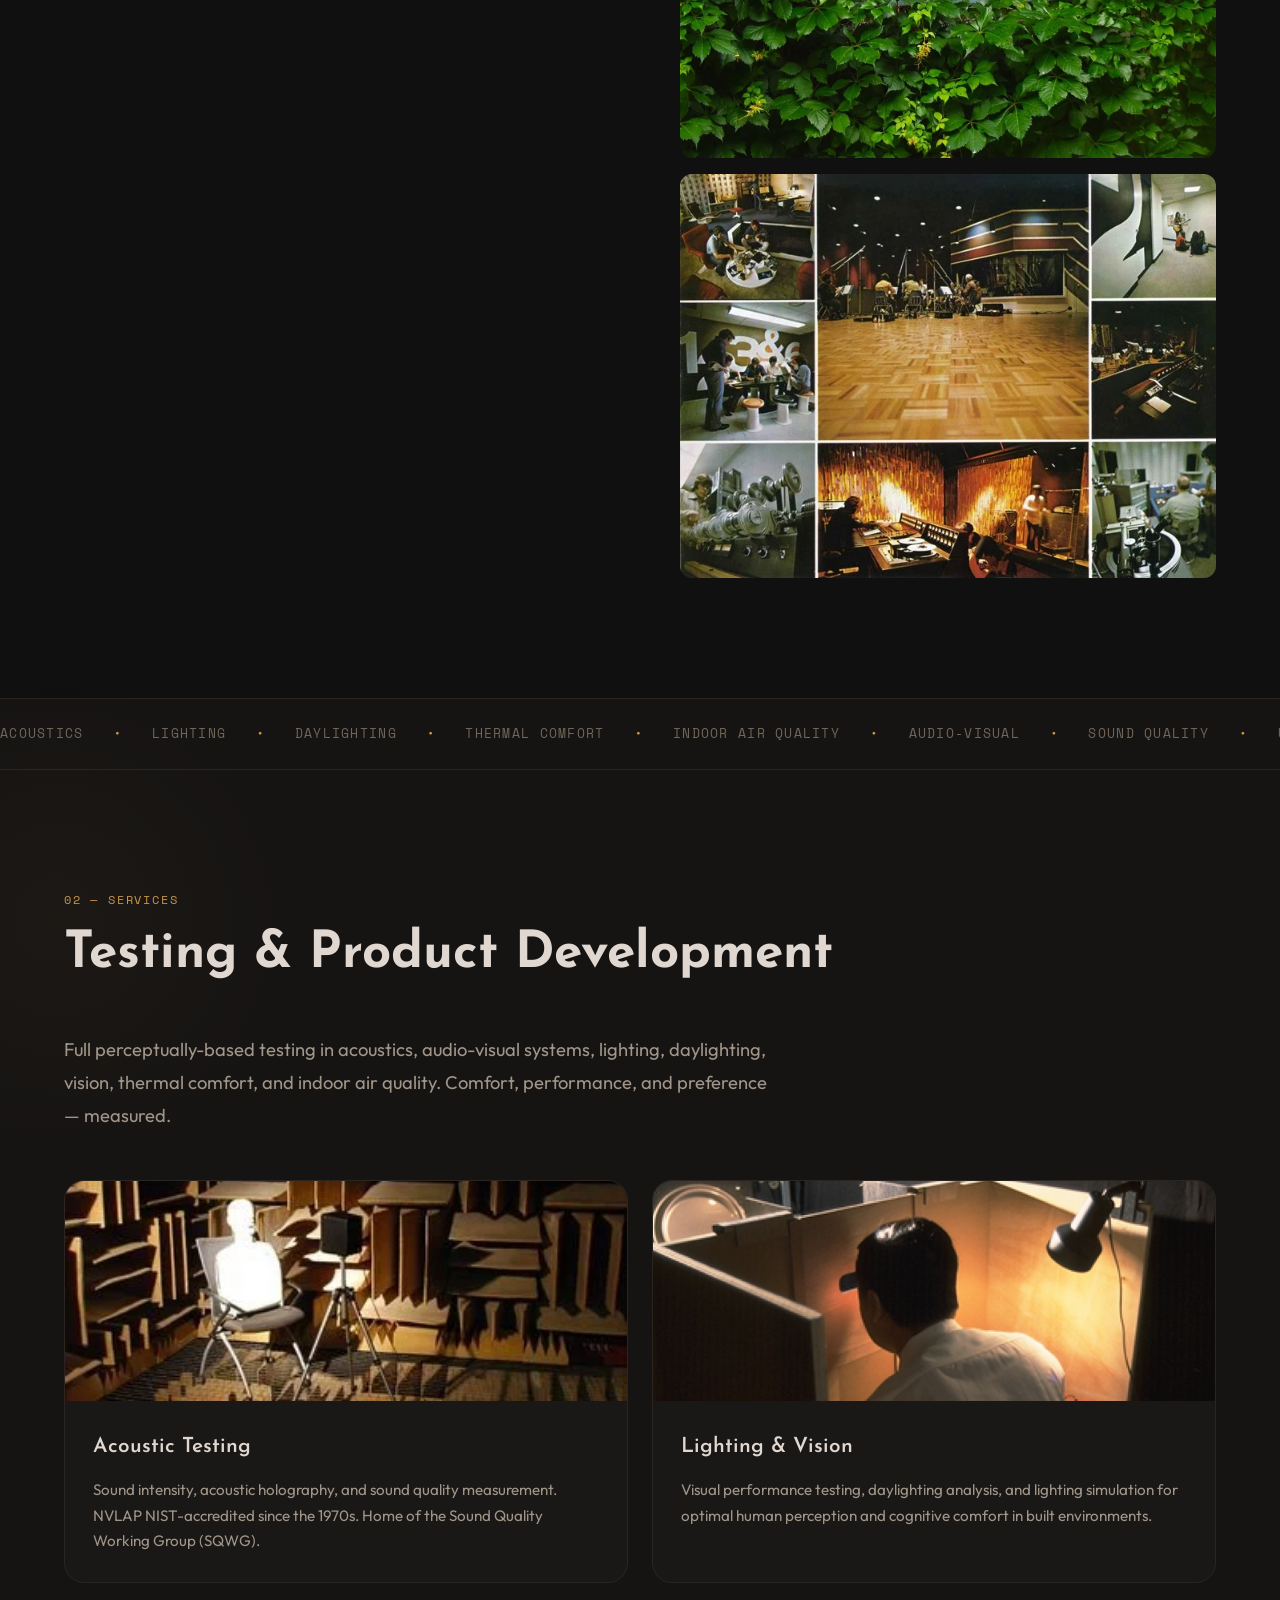
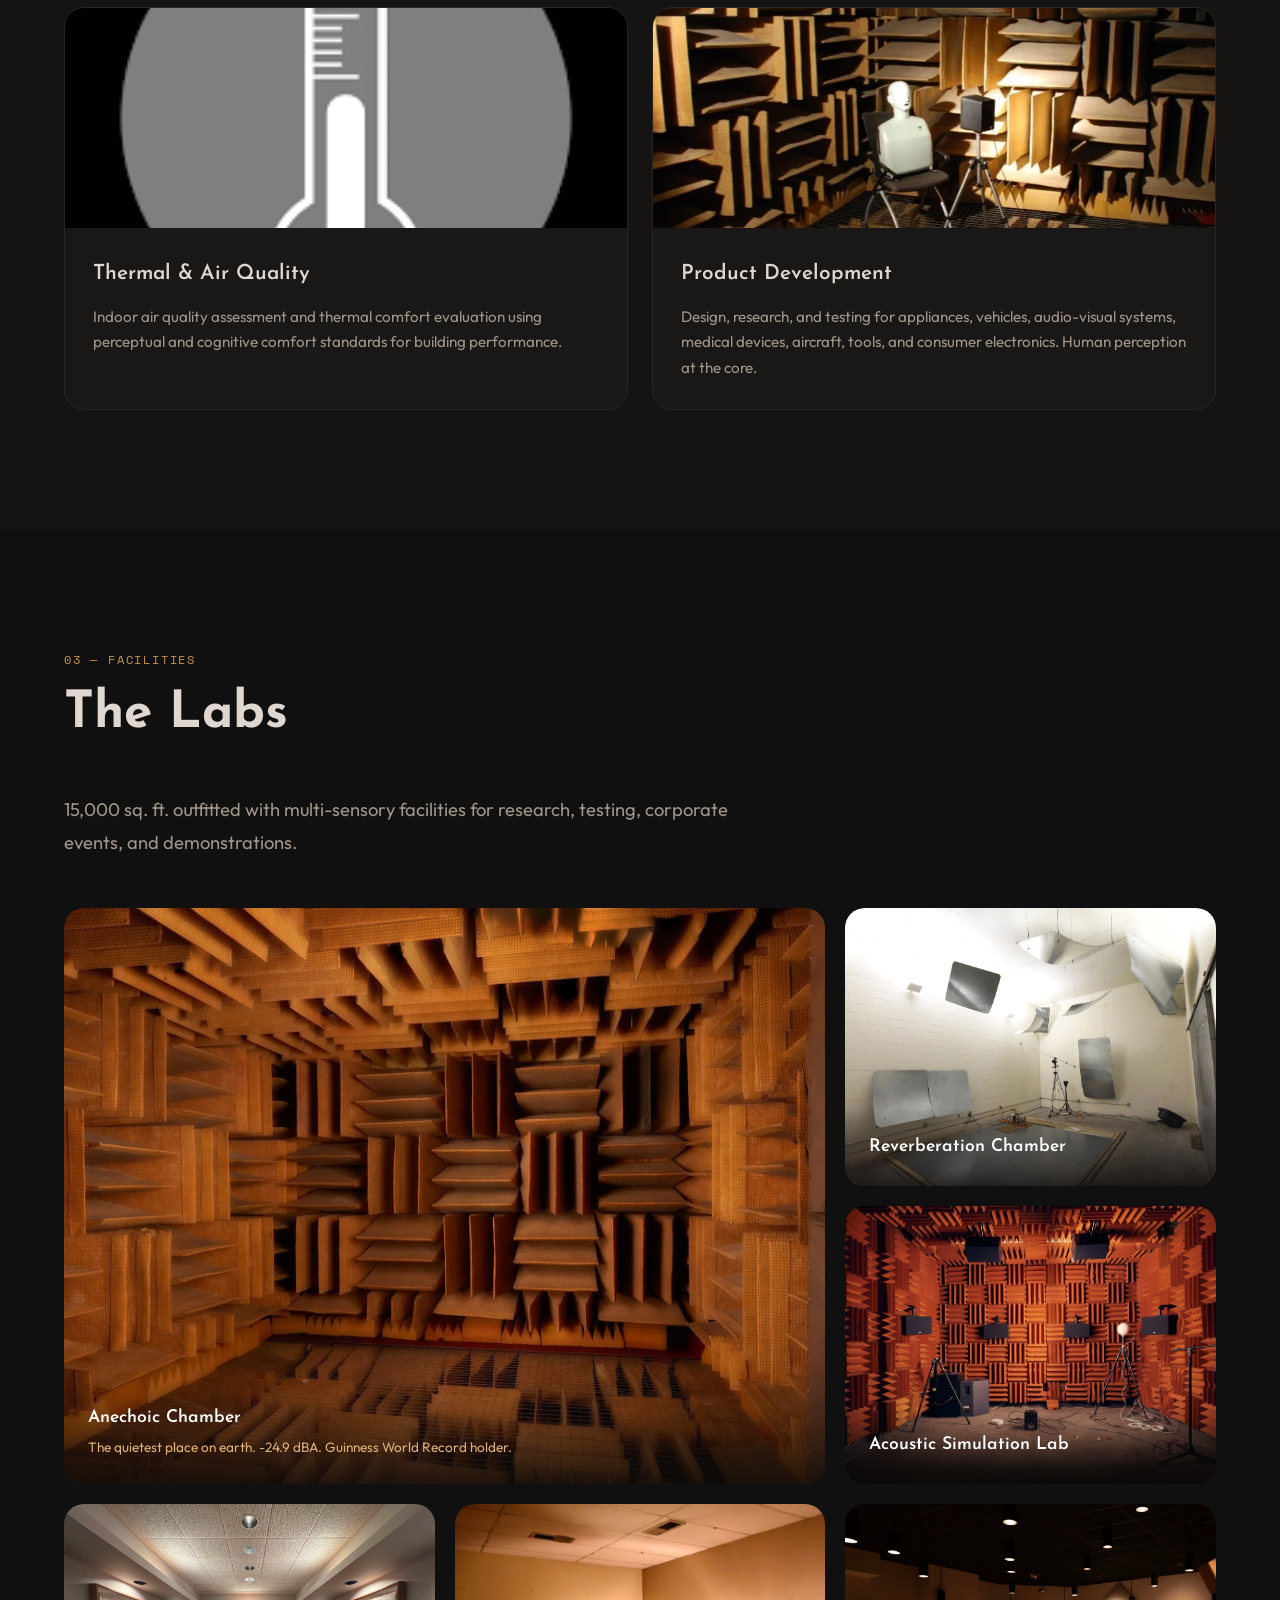
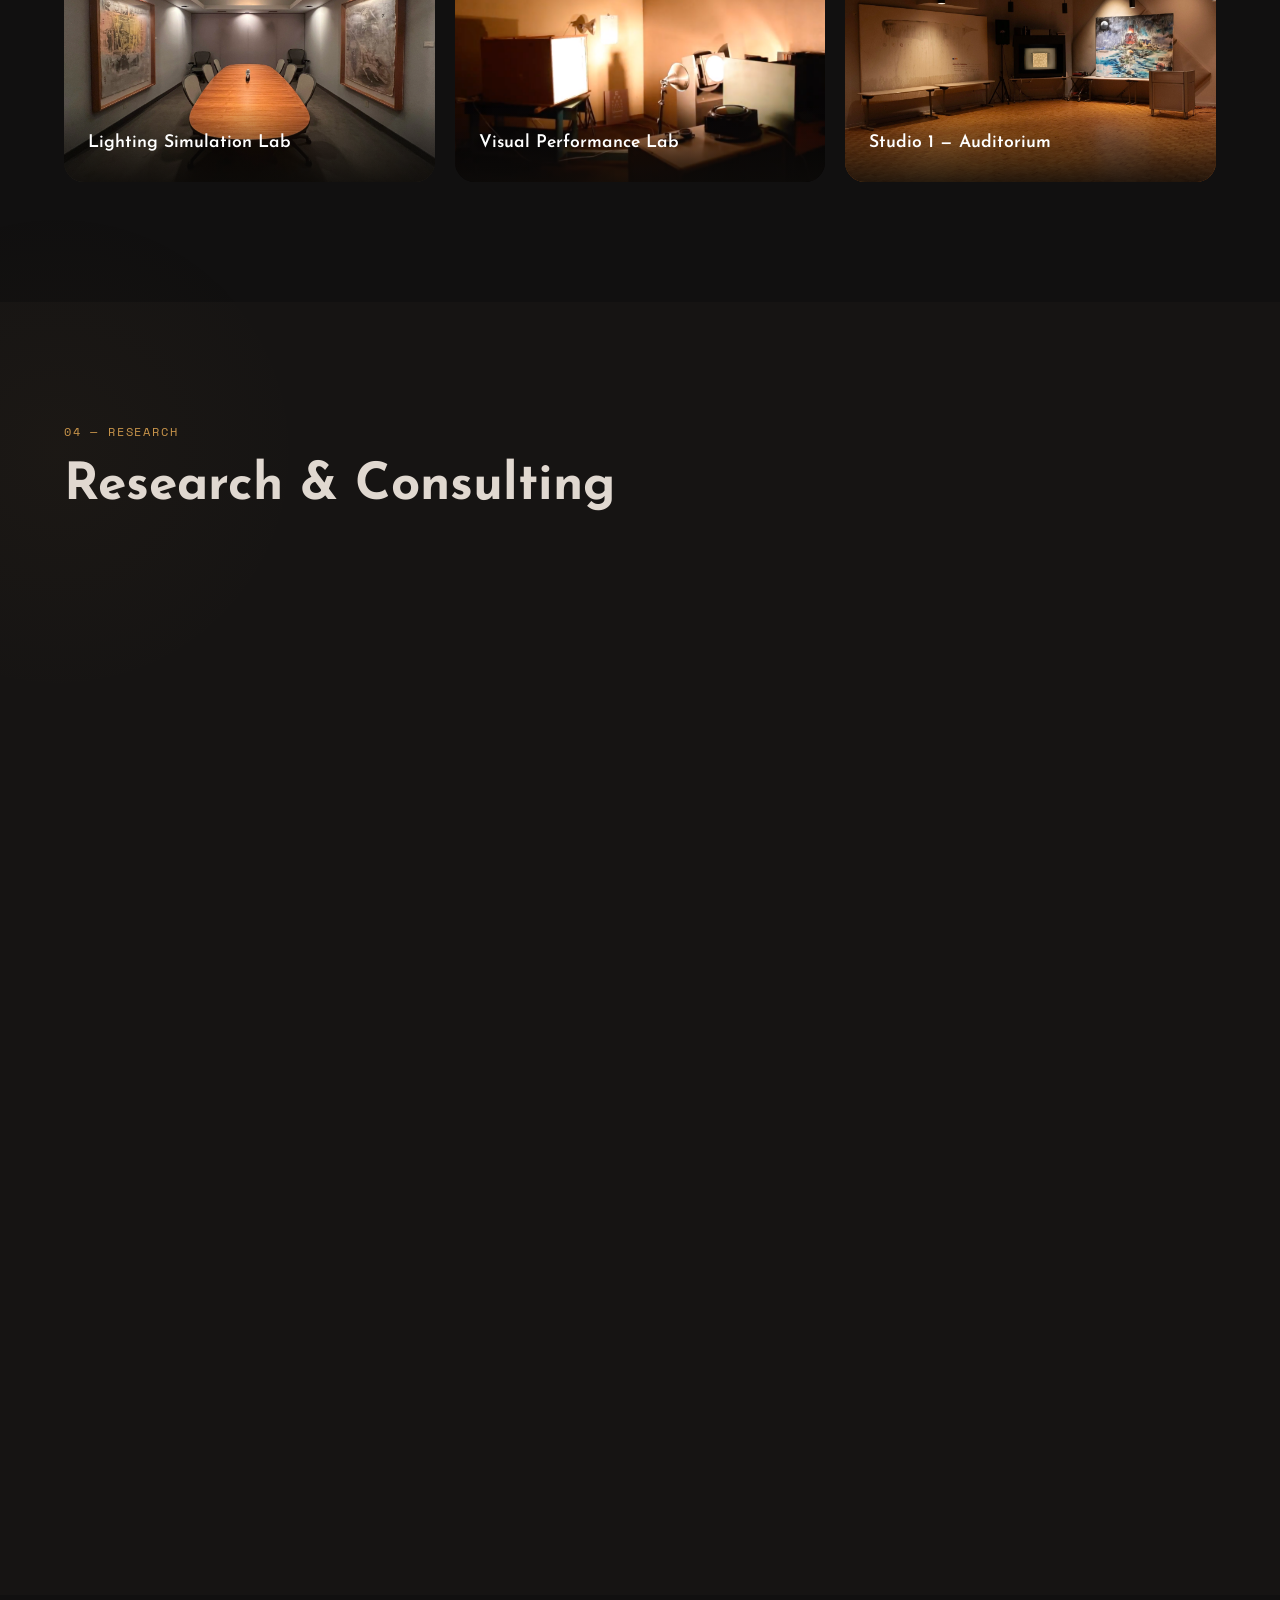
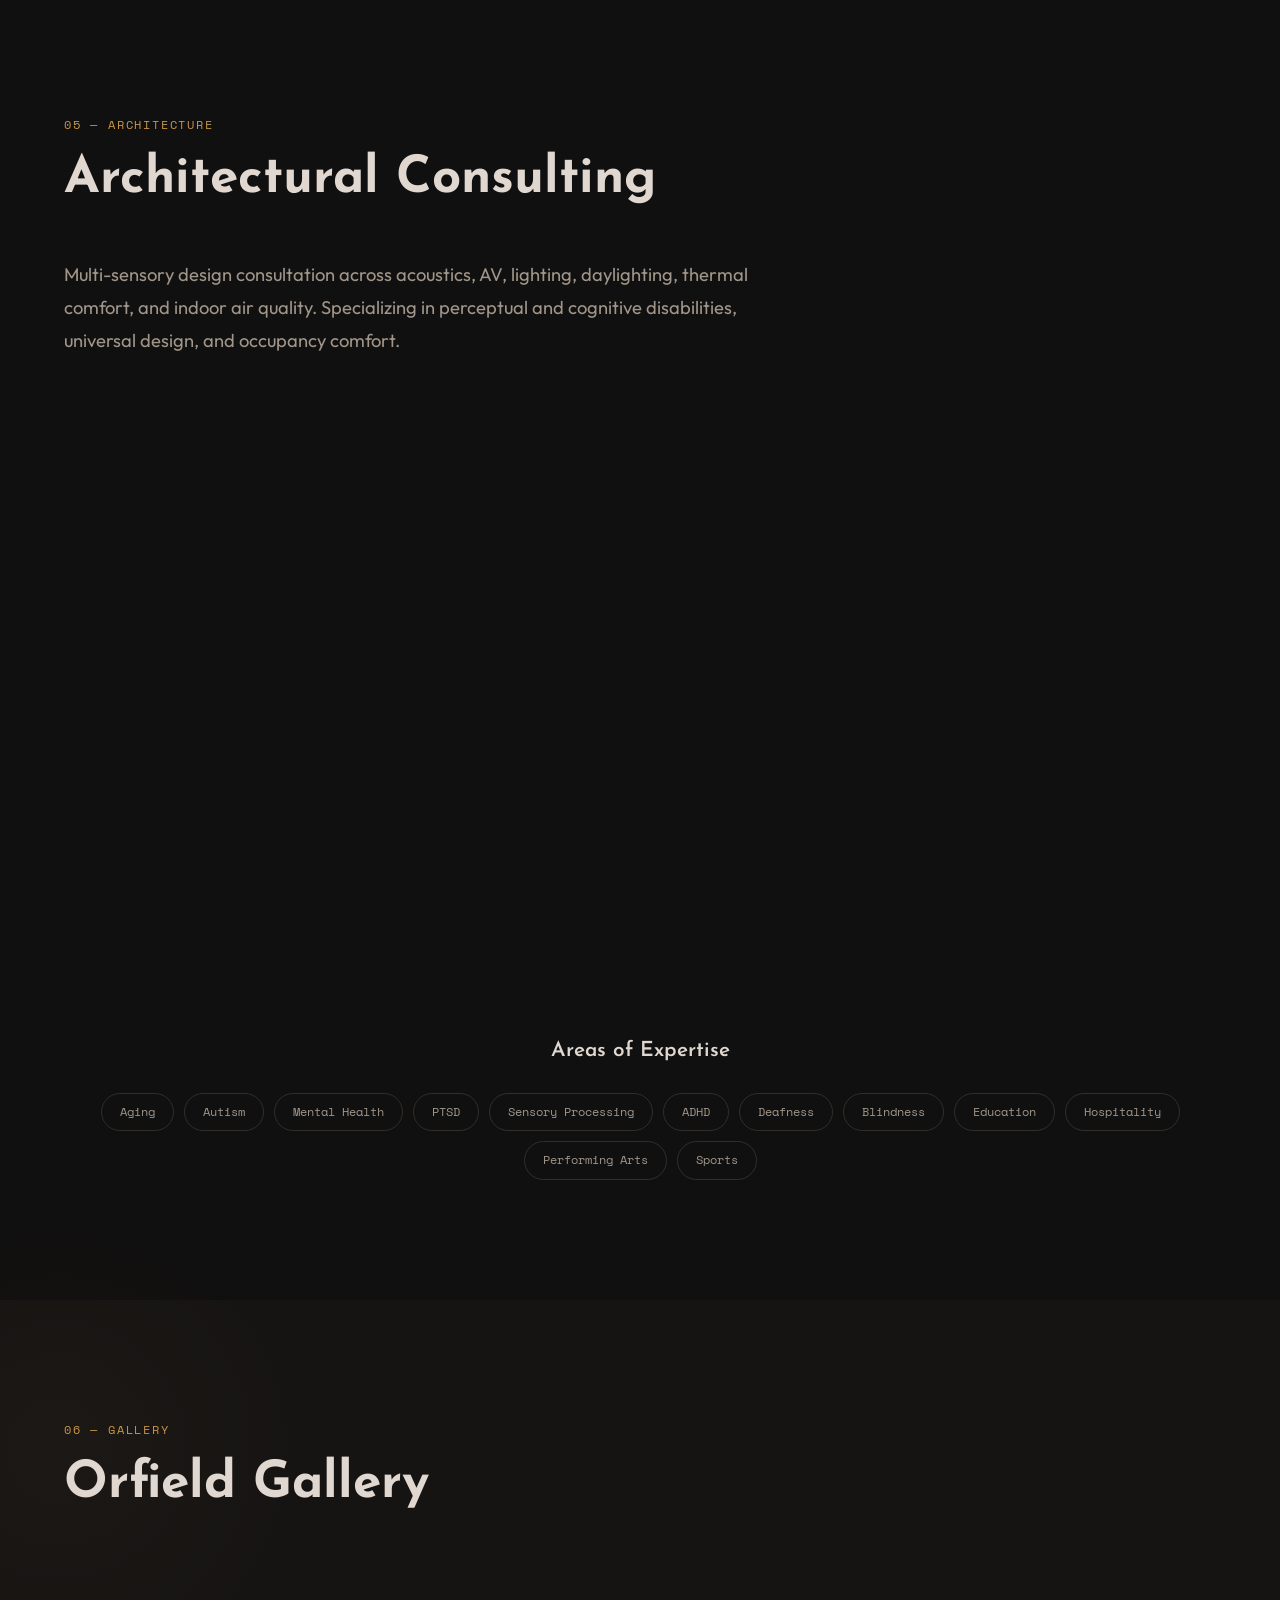
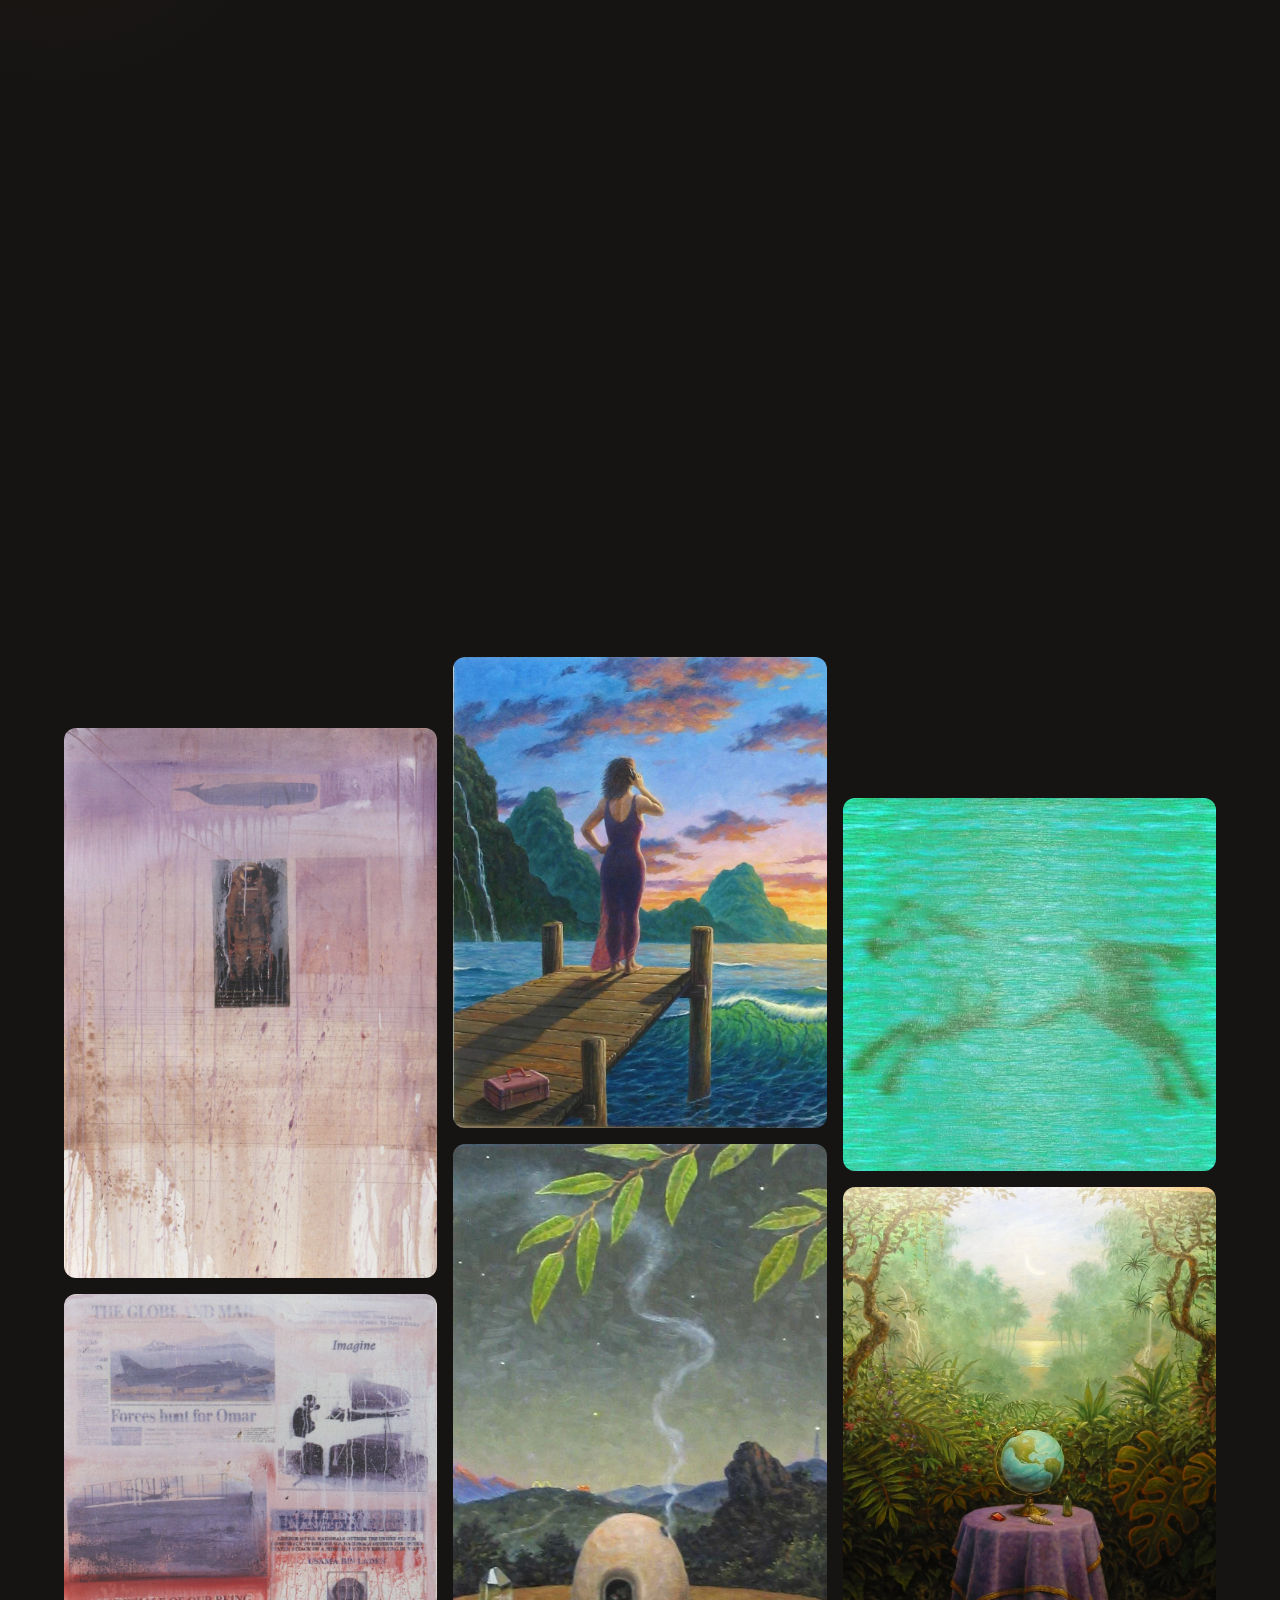
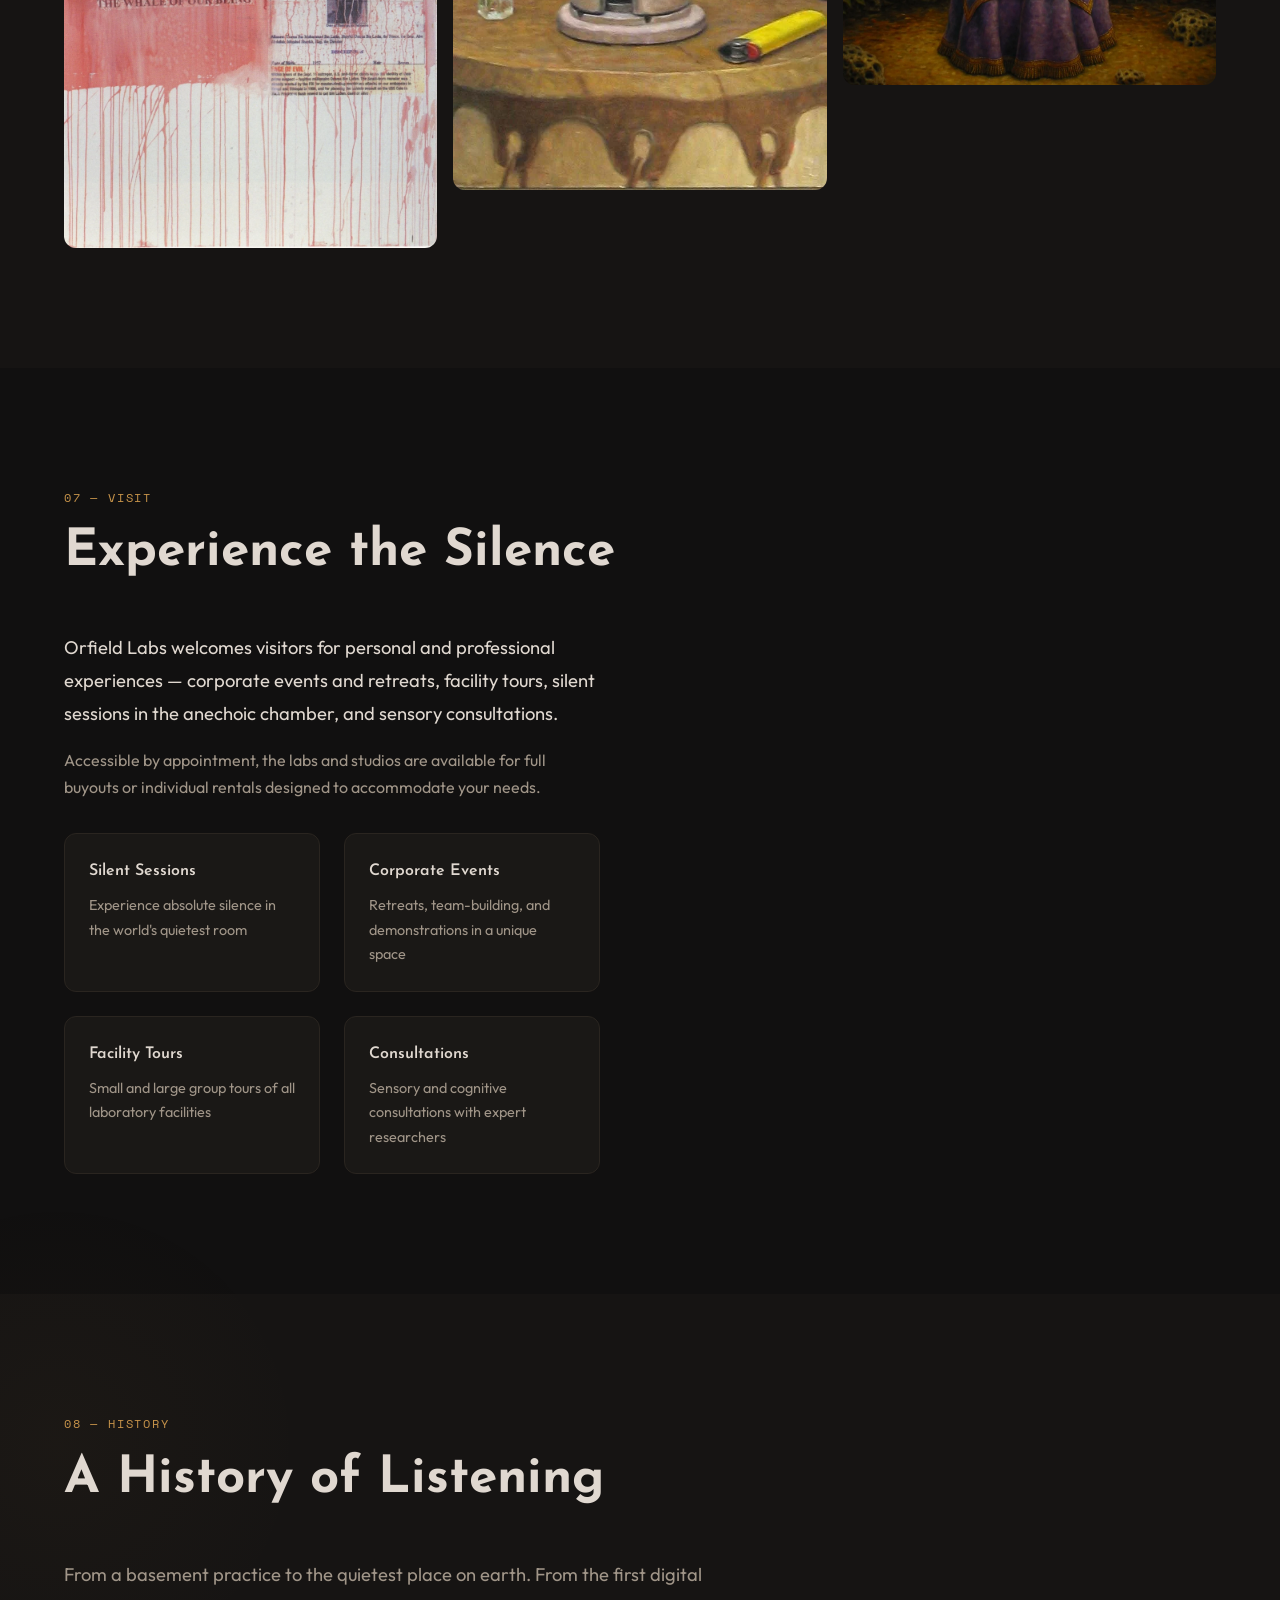
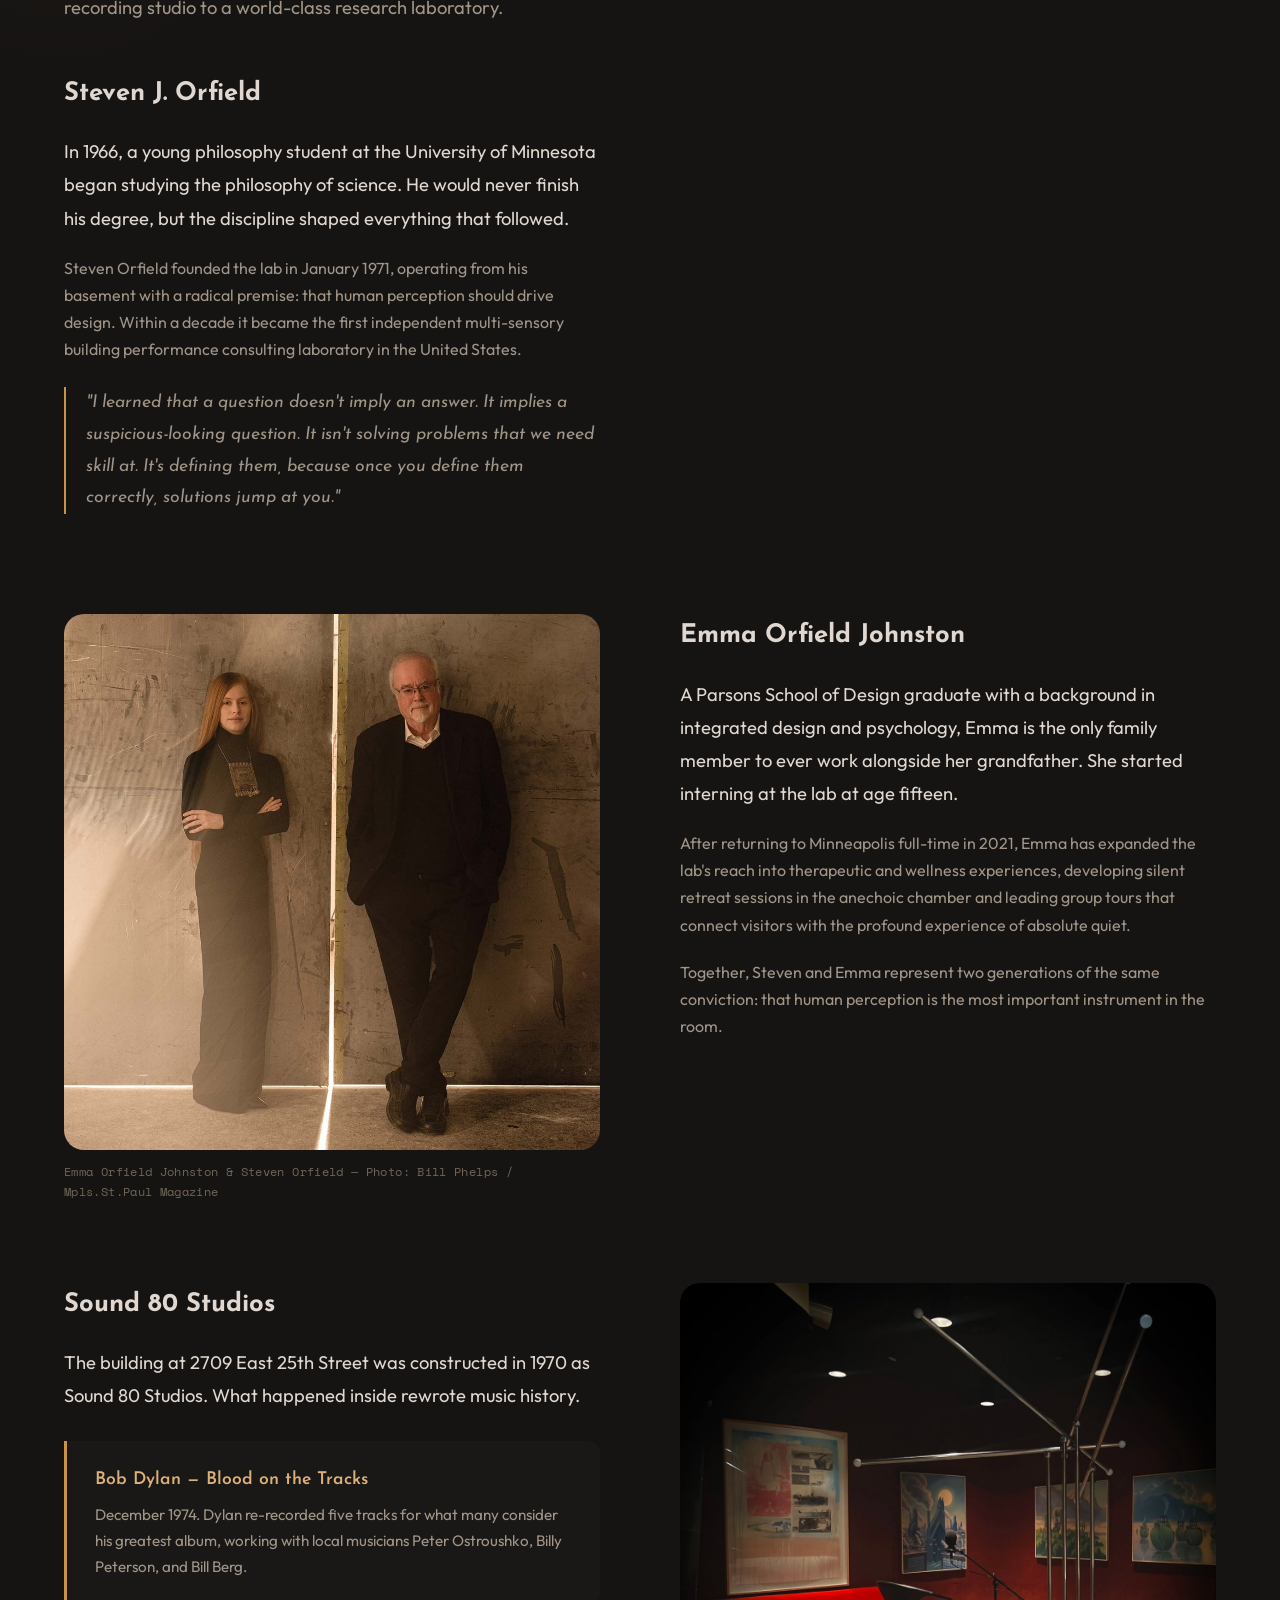
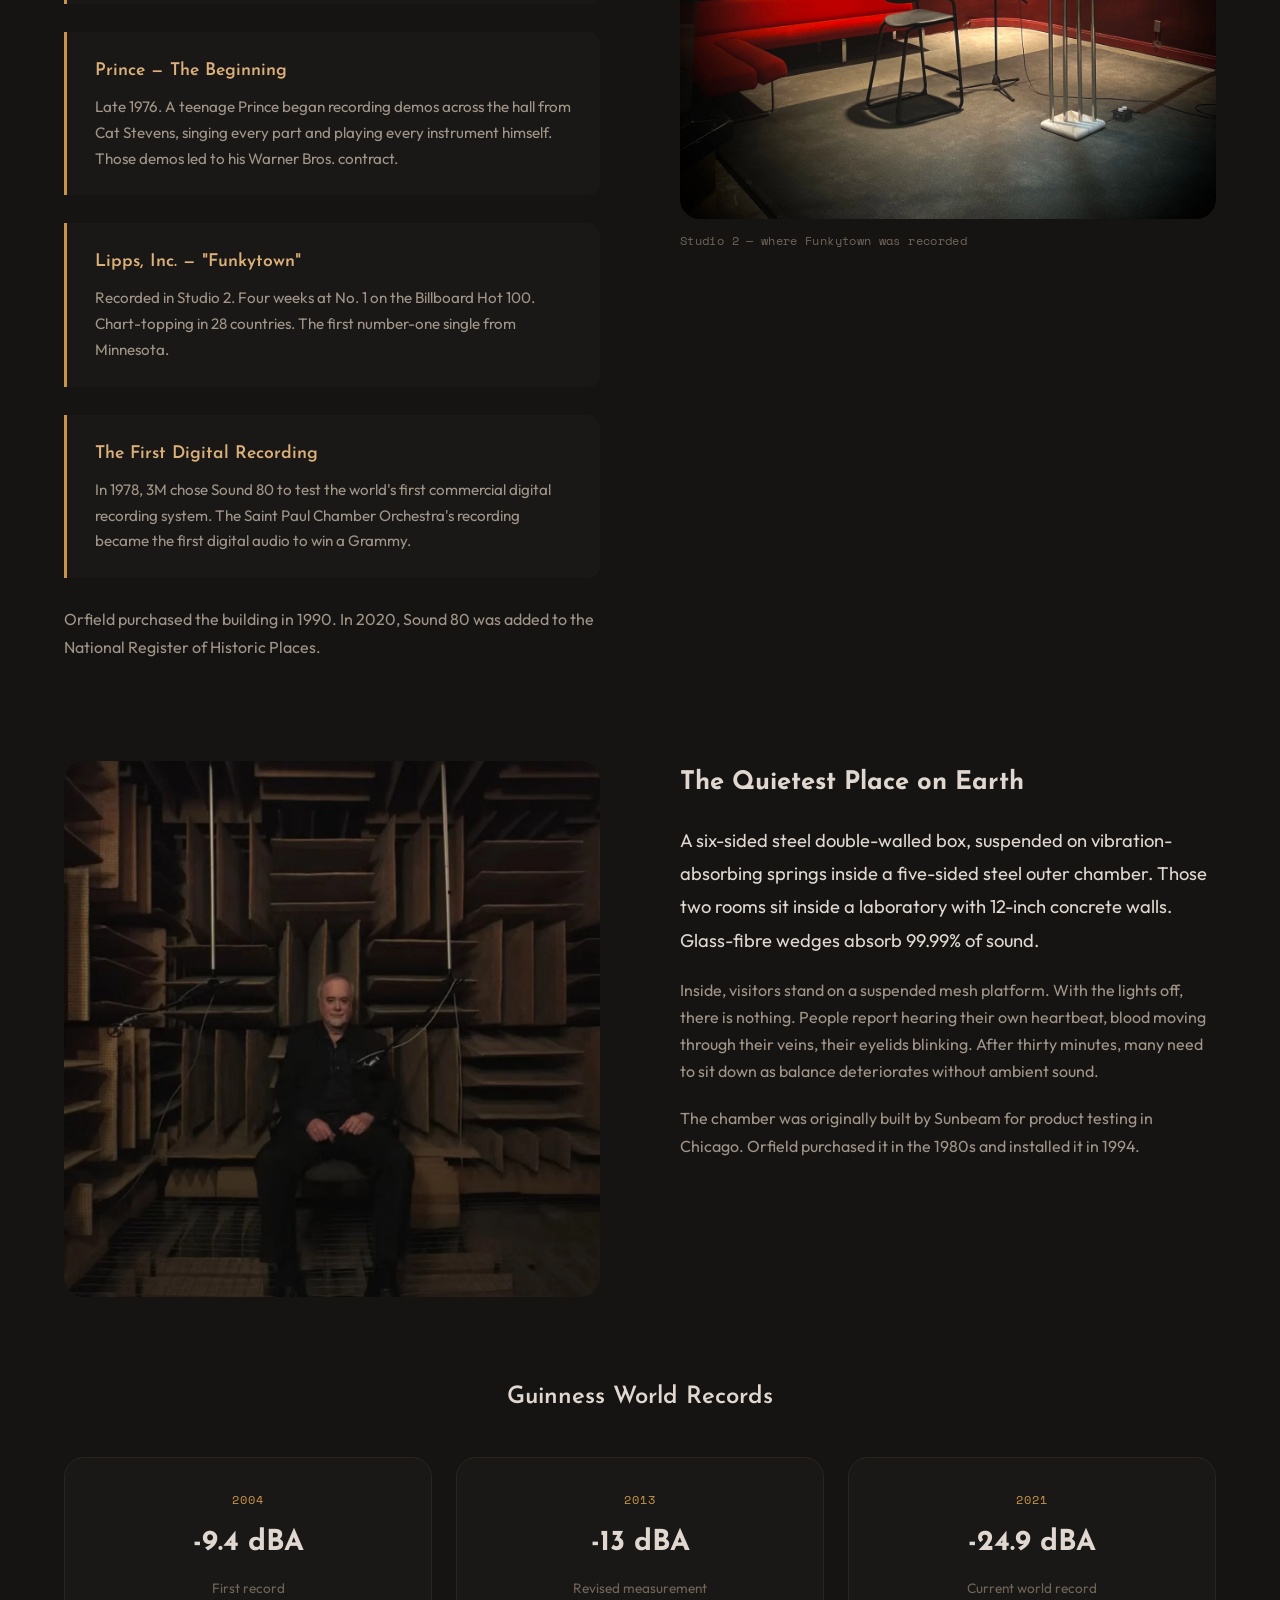
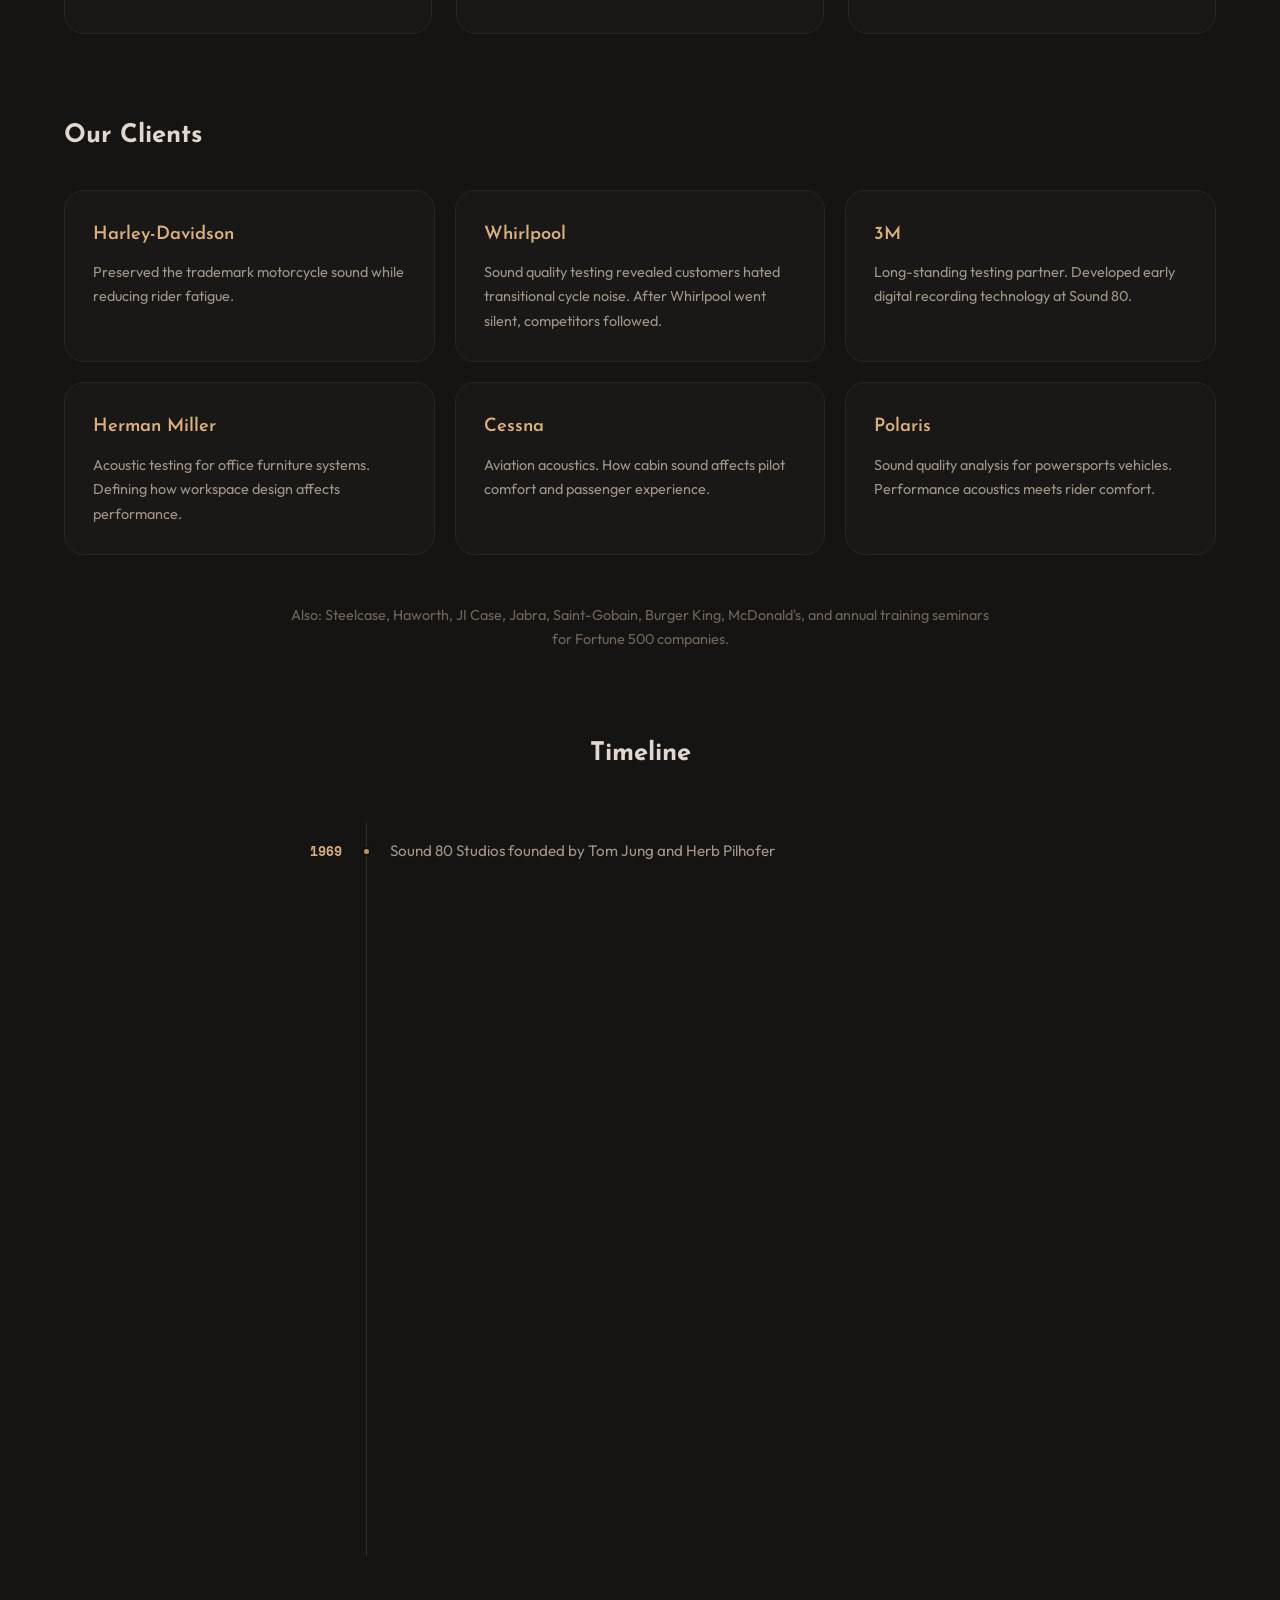
==== commit 240d8ad1: "Add OG image and social meta tags 1200x630 Open Graph image with dark warm palette, logo, headline, " ====
--- a/index.html
+++ b/index.html
@@ -5,6 +5,15 @@
   <meta name="viewport" content="width=device-width, initial-scale=1.0">
   <title>Orfield Laboratories — The Quietest Place on Earth</title>
   <meta name="description" content="Independent multi-sensory design research and consulting laboratory. Acoustics, lighting, thermal comfort. Minneapolis, MN. Since 1971.">
+  <meta property="og:title" content="Orfield Laboratories — The Quietest Place on Earth">
+  <meta property="og:description" content="Independent multi-sensory design research and consulting laboratory. Acoustics, lighting, thermal comfort. Minneapolis, MN. Since 1971.">
+  <meta property="og:image" content="https://jsundby.github.io/orfield-labs/images/og-image.png">
+  <meta property="og:url" content="https://jsundby.github.io/orfield-labs/">
+  <meta property="og:type" content="website">
+  <meta name="twitter:card" content="summary_large_image">
+  <meta name="twitter:title" content="Orfield Laboratories — The Quietest Place on Earth">
+  <meta name="twitter:description" content="The quietest place on earth. Design, research, testing, silence. Minneapolis, MN. Since 1971.">
+  <meta name="twitter:image" content="https://jsundby.github.io/orfield-labs/images/og-image.png">
   <link rel="preconnect" href="https://fonts.googleapis.com">
   <link rel="preconnect" href="https://fonts.gstatic.com" crossorigin>
   <link href="https://fonts.googleapis.com/css2?family=Josefin+Sans:wght@300;400;500;600;700&family=Outfit:wght@300;400;500;600;700&family=Space+Mono:wght@400;700&display=swap" rel="stylesheet">
